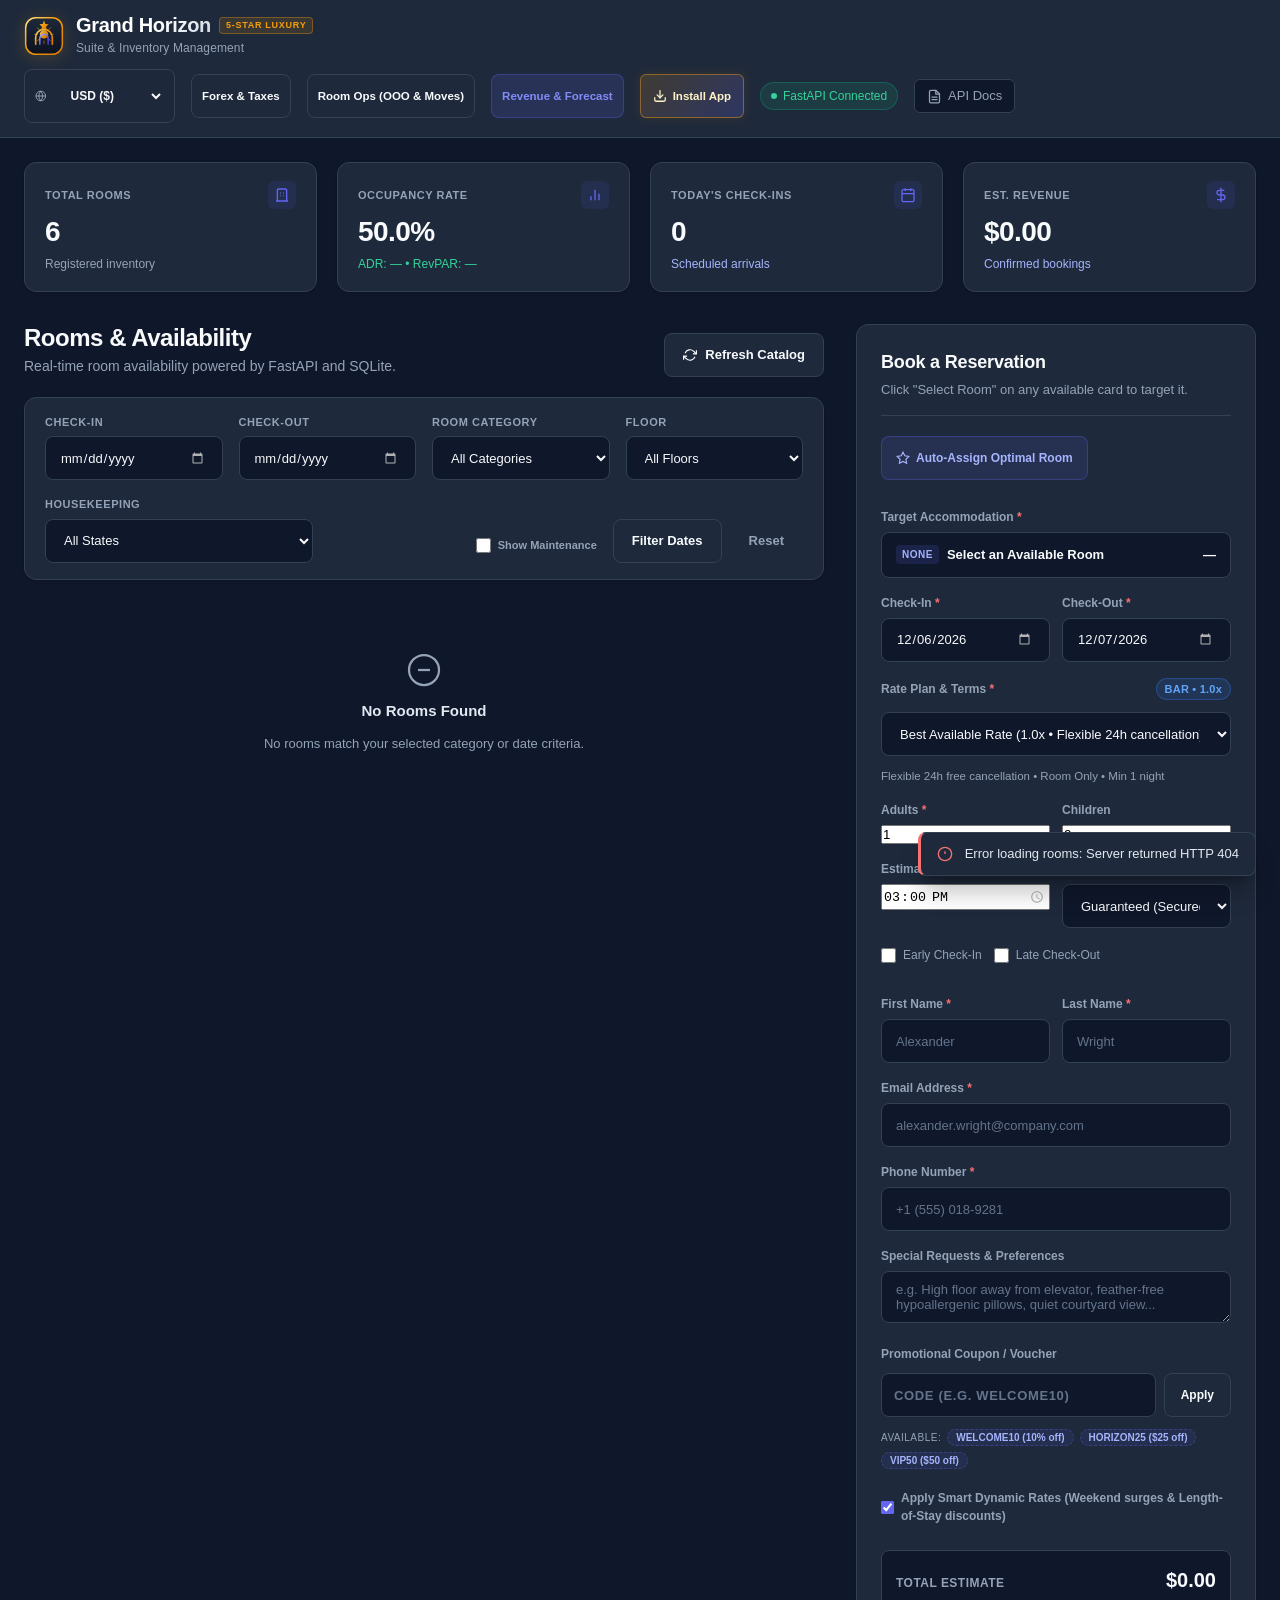
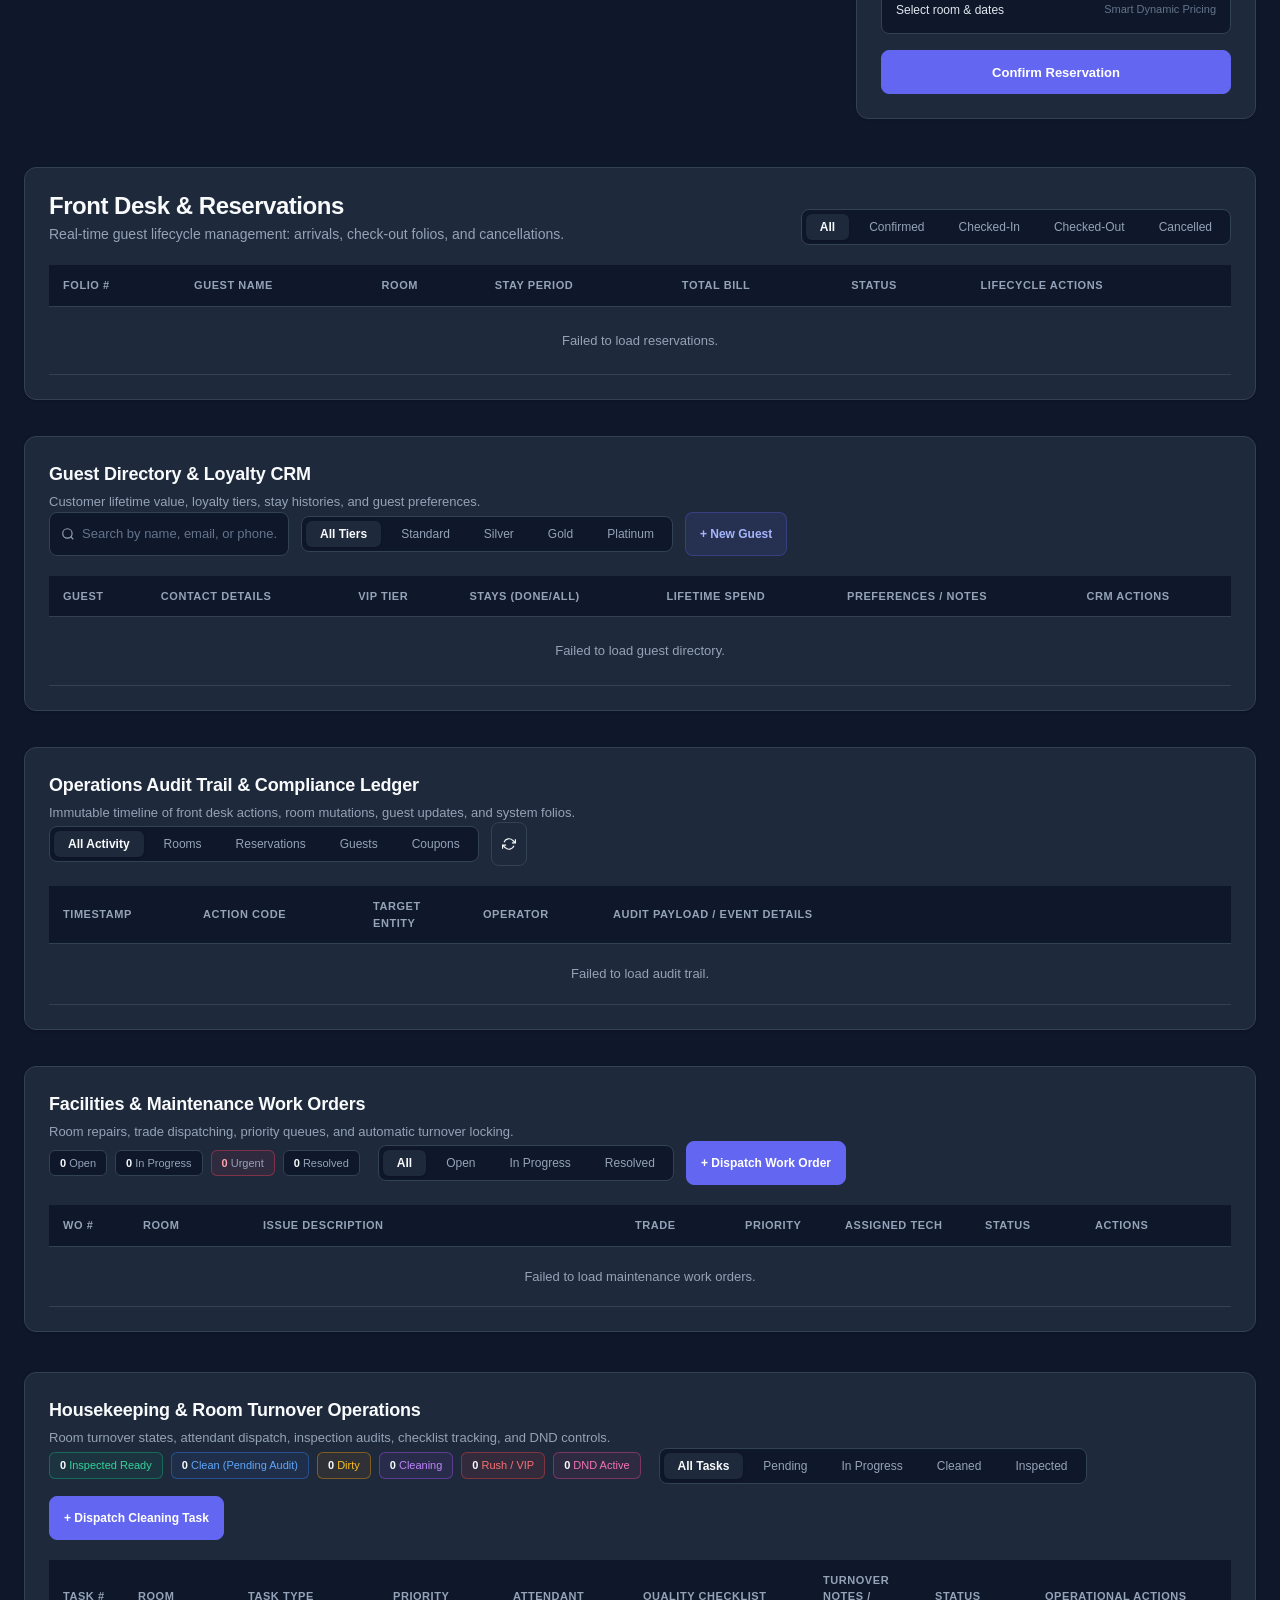
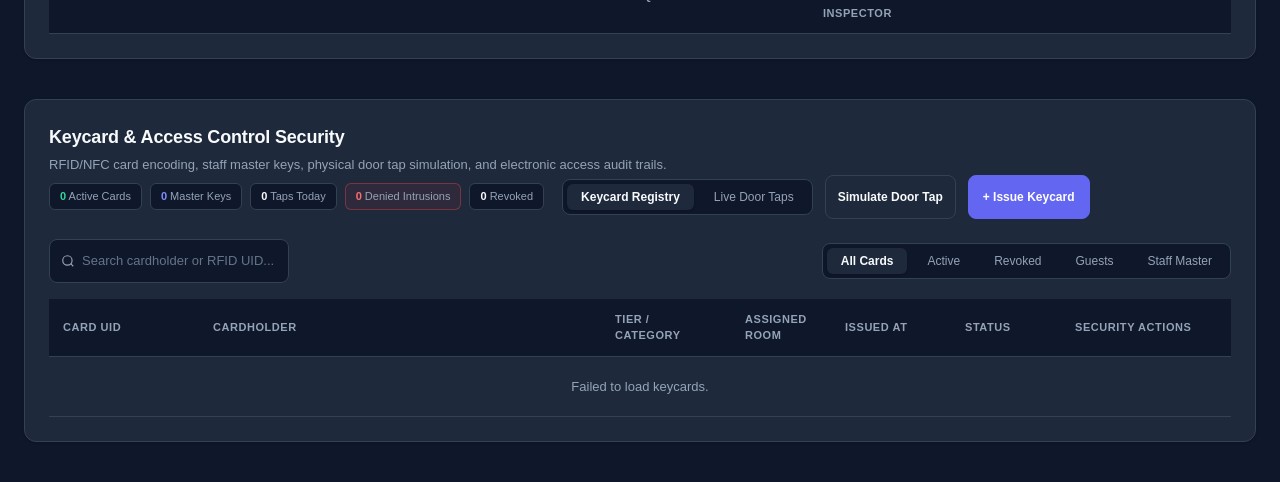
==== static/index.html @ 34e260d2 "feat(pwa): Add Progressive Web App installation, service worker, manifest, app icons, and iOS modal" ====
<!DOCTYPE html>
<html lang="en">
<head>
  <meta charset="UTF-8">
  <meta name="viewport" content="width=device-width, initial-scale=1.0">
  <title>Grand Horizon Hotel | Reservation & Management Dashboard</title>
  <meta name="description" content="Modern enterprise Hotel Management System dashboard for room inventory and real-time reservations.">
  <link rel="icon" type="image/svg+xml" href="favicon.svg">
  <link rel="apple-touch-icon" href="/apple-touch-icon.png">
  <link rel="manifest" href="/manifest.json">
  <meta name="theme-color" content="#6366f1">
  <meta name="apple-mobile-web-app-capable" content="yes">
  <meta name="apple-mobile-web-app-status-bar-style" content="black-translucent">
  <meta name="apple-mobile-web-app-title" content="Grand Horizon">
  <link rel="preconnect" href="https://fonts.googleapis.com">
  <link rel="preconnect" href="https://fonts.gstatic.com" crossorigin>
  <link href="https://fonts.googleapis.com/css2?family=Plus+Jakarta+Sans:wght@400;500;600;700&display=swap" rel="stylesheet">
  <link rel="stylesheet" href="style.css">
</head>
<body>

  <!-- Enterprise SaaS Header -->
  <header class="app-header">
    <div class="header-container">
      <div class="brand">
        <div class="brand-logo" aria-label="Grand Horizon Luxury Resort Emblem">
          <svg class="brand-logo-svg" width="40" height="40" viewBox="0 0 48 48" fill="none" xmlns="http://www.w3.org/2000/svg">
            <defs>
              <linearGradient id="headerGoldGrad" x1="0%" y1="0%" x2="100%" y2="100%">
                <stop offset="0%" stop-color="#FDE68A"/>
                <stop offset="40%" stop-color="#F59E0B"/>
                <stop offset="100%" stop-color="#D97706"/>
              </linearGradient>
              <linearGradient id="headerIndigoGrad" x1="0%" y1="0%" x2="100%" y2="100%">
                <stop offset="0%" stop-color="#A5B4FC"/>
                <stop offset="50%" stop-color="#6366F1"/>
                <stop offset="100%" stop-color="#4338CA"/>
              </linearGradient>
              <linearGradient id="headerShieldGrad" x1="0%" y1="0%" x2="0%" y2="100%">
                <stop offset="0%" stop-color="#1E293B"/>
                <stop offset="100%" stop-color="#0B1120"/>
              </linearGradient>
            </defs>
            <!-- Badge Frame with Gold Trim -->
            <rect x="2" y="2" width="44" height="44" rx="12" fill="url(#headerShieldGrad)" stroke="url(#headerGoldGrad)" stroke-width="1.8"/>
            <!-- Radiant Horizon Sun -->
            <circle cx="24" cy="22" r="5" fill="url(#headerGoldGrad)" opacity="0.95"/>
            <!-- Sunburst Radiance Rays -->
            <path d="M24 11V14M24 30V33M13 22H16M32 22H35M16.2 14.2L18.3 16.3M29.7 27.7L31.8 29.8M16.2 29.8L18.3 27.7M29.7 16.3L31.8 14.2" stroke="url(#headerGoldGrad)" stroke-width="1.2" stroke-linecap="round" opacity="0.6"/>
            <!-- Architectural Arch Pavilion -->
            <path d="M14 34V26C14 20.4772 18.4772 16 24 16C29.5228 16 34 20.4772 34 26V34" stroke="url(#headerGoldGrad)" stroke-width="2" stroke-linecap="round"/>
            <path d="M19 34V27C19 24.2386 21.2386 22 24 22C26.7614 22 29 24.2386 29 27V34" stroke="url(#headerIndigoGrad)" stroke-width="1.8" stroke-linecap="round"/>
            <!-- Foundation Base -->
            <path d="M10 35H38" stroke="url(#headerGoldGrad)" stroke-width="2" stroke-linecap="round"/>
            <path d="M14 38H34" stroke="url(#headerIndigoGrad)" stroke-width="1.5" stroke-linecap="round" opacity="0.8"/>
            <!-- 5-Star Luxury Star Apex -->
            <polygon points="24,5.5 25.5,9.5 29.5,10 26.5,13 27.5,17 24,15 20.5,17 21.5,13 18.5,10 22.5,9.5" fill="url(#headerGoldGrad)"/>
          </svg>
        </div>
        <div class="brand-meta">
          <div class="brand-title-row">
            <span class="brand-title">Grand Horizon</span>
            <span class="brand-tier-badge">5-STAR LUXURY</span>
          </div>
          <span class="brand-subtitle">Suite & Inventory Management</span>
        </div>
      </div>
      <div class="header-actions">
        <!-- Global Currency Converter Selector -->
        <div class="currency-selector-badge" title="Switch Operating Display Currency">
          <svg width="14" height="14" viewBox="0 0 24 24" fill="none" stroke="currentColor" stroke-width="2">
            <circle cx="12" cy="12" r="10"></circle>
            <line x1="2" y1="12" x2="22" y2="12"></line>
            <path d="M12 2a15.3 15.3 0 0 1 4 10 15.3 15.3 0 0 1-4 10 15.3 15.3 0 0 1-4-10 15.3 15.3 0 0 1 4-10z"></path>
          </svg>
          <select id="globalCurrencySelect" aria-label="Select Operating Currency">
            <option value="USD" selected>USD ($)</option>
            <option value="EUR">EUR (€)</option>
            <option value="GBP">GBP (£)</option>
            <option value="JPY">JPY (¥)</option>
            <option value="CAD">CAD (C$)</option>
            <option value="AUD">AUD (A$)</option>
            <option value="CHF">CHF (CHF)</option>
          </select>
        </div>

        <button id="btnOpenFinanceModal" class="btn btn-secondary" style="font-size: 11.5px; padding: 5px 10px;" title="View Live Forex Matrix & Tax Rules">
          Forex & Taxes
        </button>

        <button id="btnOpenRoomOpsModal" class="btn btn-secondary" style="font-size: 11.5px; padding: 5px 10px;" title="View Room Operations Cockpit & Out-of-Order Registry">
          Room Ops (OOO & Moves)
        </button>

        <button id="btnOpenAnalyticsModal" class="btn btn-secondary" style="font-size: 11.5px; padding: 5px 10px; background: rgba(99,102,241,0.15); border-color: rgba(99,102,241,0.3); color: #818cf8;" title="View Revenue Forecast & Category Yield Analytics">
          Revenue & Forecast
        </button>

        <button id="btnInstallPWA" class="btn btn-pwa-install" style="font-size: 11.5px; padding: 5px 12px; display: inline-flex; align-items: center; gap: 6px;" title="Install Grand Horizon PMS as a Desktop or Mobile App">
          <svg width="14" height="14" viewBox="0 0 24 24" fill="none" stroke="currentColor" stroke-width="2.2" stroke-linecap="round" stroke-linejoin="round">
            <path d="M21 15v4a2 2 0 0 1-2 2H5a2 2 0 0 1-2-2v-4"></path>
            <polyline points="7 10 12 15 17 10"></polyline>
            <line x1="12" y1="15" x2="12" y2="3"></line>
          </svg>
          <span id="pwaInstallLabel">Install App</span>
        </button>

        <span class="status-badge" id="apiStatusBadge">
          <span class="status-dot"></span>
          <span>FastAPI Connected</span>
        </span>
        <a href="/docs" target="_blank" class="nav-link" title="Open Swagger API documentation">
          <svg width="15" height="15" viewBox="0 0 24 24" fill="none" stroke="currentColor" stroke-width="2" stroke-linecap="round" stroke-linejoin="round">
            <path d="M14 2H6a2 2 0 0 0-2 2v16a2 2 0 0 0 2 2h12a2 2 0 0 0 2-2V8z"></path>
            <polyline points="14 2 14 8 20 8"></polyline>
            <line x1="16" y1="13" x2="8" y2="13"></line>
            <line x1="16" y1="17" x2="8" y2="17"></line>
          </svg>
          API Docs
        </a>
      </div>
    </div>
  </header>

  <!-- Notification Toast Container -->
  <div id="toastContainer" class="toast-container" aria-live="polite"></div>

  <!-- Main Dashboard Canvas -->
  <main class="dashboard-canvas">
    
    <!-- Top-Level Executive KPI Bar -->
    <section class="kpi-grid" aria-label="Key Performance Indicators">
      <div class="kpi-card">
        <div class="kpi-header">
          <span class="kpi-title">Total Rooms</span>
          <div class="kpi-icon">
            <svg width="16" height="16" viewBox="0 0 24 24" fill="none" stroke="currentColor" stroke-width="2">
              <path d="M3 21h18M5 21V5a2 2 0 0 1 2-2h10a2 2 0 0 1 2 2v16M9 9h1m4 0h1m-6 4h1m4 0h1"/>
            </svg>
          </div>
        </div>
        <div class="kpi-value" id="kpiTotalRooms">—</div>
        <span class="kpi-trend" id="kpiInventorySub">Registered inventory</span>
      </div>

      <div class="kpi-card">
        <div class="kpi-header">
          <span class="kpi-title">Occupancy Rate</span>
          <div class="kpi-icon">
            <svg width="16" height="16" viewBox="0 0 24 24" fill="none" stroke="currentColor" stroke-width="2">
              <path d="M18 20V10M12 20V4M6 20v-6"/>
            </svg>
          </div>
        </div>
        <div class="kpi-value" id="kpiOccupancy">—</div>
        <span class="kpi-trend text-emerald" id="kpiAdrRevpar">ADR: — • RevPAR: —</span>
      </div>

      <div class="kpi-card">
        <div class="kpi-header">
          <span class="kpi-title">Today's Check-ins</span>
          <div class="kpi-icon">
            <svg width="16" height="16" viewBox="0 0 24 24" fill="none" stroke="currentColor" stroke-width="2">
              <rect x="3" y="4" width="18" height="18" rx="2" ry="2"></rect>
              <line x1="16" y1="2" x2="16" y2="6"></line>
              <line x1="8" y1="2" x2="8" y2="6"></line>
              <line x1="3" y1="10" x2="21" y2="10"></line>
            </svg>
          </div>
        </div>
        <div class="kpi-value" id="kpiCheckins">—</div>
        <span class="kpi-trend text-indigo" id="kpiTurnoverSub">Scheduled arrivals</span>
      </div>

      <div class="kpi-card">
        <div class="kpi-header">
          <span class="kpi-title">Est. Revenue</span>
          <div class="kpi-icon">
            <svg width="16" height="16" viewBox="0 0 24 24" fill="none" stroke="currentColor" stroke-width="2">
              <line x1="12" y1="1" x2="12" y2="23"></line>
              <path d="M17 5H9.5a3.5 3.5 0 0 0 0 7h5a3.5 3.5 0 0 1 0 7H6"></path>
            </svg>
          </div>
        </div>
        <div class="kpi-value" id="kpiRevenue">—</div>
        <span class="kpi-trend text-indigo" id="kpiMonthlyRev">Confirmed bookings</span>
      </div>
    </section>

    <!-- Content Row: Left Catalog & Right Form -->
    <div class="dashboard-body">
      
      <!-- Left Section: Room Inventory Grid -->
      <section class="inventory-section">
        <div class="section-heading">
          <div class="heading-text">
            <h1 class="section-title">Rooms & Availability</h1>
            <p class="section-subtitle">Real-time room availability powered by FastAPI and SQLite.</p>
          </div>
          <button id="refreshRoomsBtn" class="btn btn-secondary btn-icon" title="Refresh Room Catalog">
            <svg width="14" height="14" viewBox="0 0 24 24" fill="none" stroke="currentColor" stroke-width="2">
              <polyline points="23 4 23 10 17 10"></polyline>
              <polyline points="1 20 1 14 7 14"></polyline>
              <path d="M3.51 9a9 9 0 0 1 14.85-3.36L23 10M1 14l4.64 4.36A9 9 0 0 0 20.49 15"></path>
            </svg>
            Refresh Catalog
          </button>
        </div>

        <!-- Filter Toolbar with Instant Reactive Category Filter -->
        <div class="filter-toolbar">
          <div class="filter-field">
            <label for="filterCheckIn">Check-In</label>
            <input type="date" id="filterCheckIn" name="filterCheckIn">
          </div>
          <div class="filter-field">
            <label for="filterCheckOut">Check-Out</label>
            <input type="date" id="filterCheckOut" name="filterCheckOut">
          </div>
          <div class="filter-field">
            <label for="filterType">Room Category</label>
            <select id="filterType" name="filterType">
              <option value="">All Categories</option>
              <option value="Single">Single</option>
              <option value="Double">Double</option>
              <option value="Family Suite">Family Suite</option>
            </select>
          </div>
          <div class="filter-field">
            <label for="filterFloor">Floor</label>
            <select id="filterFloor" name="filterFloor">
              <option value="">All Floors</option>
              <option value="1">Floor 1 (Ground & Garden)</option>
              <option value="2">Floor 2 (Skyline & Ocean)</option>
              <option value="3">Floor 3 (Penthouse Suites)</option>
            </select>
          </div>
          <div class="filter-field">
            <label for="filterCleanliness">Housekeeping</label>
            <select id="filterCleanliness" name="filterCleanliness">
              <option value="">All States</option>
              <option value="Inspected">Inspected (Ready)</option>
              <option value="Clean">Clean (Pending Audit)</option>
              <option value="Dirty">Dirty (Needs Turnover)</option>
              <option value="Touch-up Required">Touch-up Required</option>
            </select>
          </div>
          <div class="filter-field filter-field-checkbox">
            <label for="filterMaintenance" class="checkbox-label">
              <input type="checkbox" id="filterMaintenance" name="filterMaintenance">
              <span>Show Maintenance</span>
            </label>
          </div>
          <div class="filter-cta-group">
            <button id="applyFilterBtn" class="btn btn-secondary">Filter Dates</button>
            <button id="resetFilterBtn" class="btn btn-ghost">Reset</button>
          </div>
        </div>

        <!-- State: Loading -->
        <div id="loadingState" class="state-placeholder hidden">
          <div class="spinner"></div>
          <p>Loading available rooms...</p>
        </div>

        <!-- State: Empty -->
        <div id="emptyState" class="state-placeholder hidden">
          <svg width="36" height="36" viewBox="0 0 24 24" fill="none" stroke="currentColor" stroke-width="1.5">
            <circle cx="12" cy="12" r="10"></circle>
            <line x1="8" y1="12" x2="16" y2="12"></line>
          </svg>
          <p class="state-title">No Rooms Found</p>
          <p class="state-desc">No rooms match your selected category or date criteria.</p>
        </div>

        <!-- Responsive Rooms Grid with Instant Loading Skeletons for LCP -->
        <div id="roomsGrid" class="rooms-grid" aria-busy="true">
          <div class="room-skeleton-card" aria-hidden="true">
            <div class="skeleton-header">
              <div class="skeleton skeleton-badge"></div>
              <div class="skeleton skeleton-pill"></div>
            </div>
            <div class="skeleton skeleton-title"></div>
            <div class="skeleton skeleton-price"></div>
            <div class="skeleton skeleton-btn"></div>
          </div>
          <div class="room-skeleton-card" aria-hidden="true">
            <div class="skeleton-header">
              <div class="skeleton skeleton-badge"></div>
              <div class="skeleton skeleton-pill"></div>
            </div>
            <div class="skeleton skeleton-title"></div>
            <div class="skeleton skeleton-price"></div>
            <div class="skeleton skeleton-btn"></div>
          </div>
          <div class="room-skeleton-card" aria-hidden="true">
            <div class="skeleton-header">
              <div class="skeleton skeleton-badge"></div>
              <div class="skeleton skeleton-pill"></div>
            </div>
            <div class="skeleton skeleton-title"></div>
            <div class="skeleton skeleton-price"></div>
            <div class="skeleton skeleton-btn"></div>
          </div>
          <div class="room-skeleton-card" aria-hidden="true">
            <div class="skeleton-header">
              <div class="skeleton skeleton-badge"></div>
              <div class="skeleton skeleton-pill"></div>
            </div>
            <div class="skeleton skeleton-title"></div>
            <div class="skeleton skeleton-price"></div>
            <div class="skeleton skeleton-btn"></div>
          </div>
          <div class="room-skeleton-card" aria-hidden="true">
            <div class="skeleton-header">
              <div class="skeleton skeleton-badge"></div>
              <div class="skeleton skeleton-pill"></div>
            </div>
            <div class="skeleton skeleton-title"></div>
            <div class="skeleton skeleton-price"></div>
            <div class="skeleton skeleton-btn"></div>
          </div>
          <div class="room-skeleton-card" aria-hidden="true">
            <div class="skeleton-header">
              <div class="skeleton skeleton-badge"></div>
              <div class="skeleton skeleton-pill"></div>
            </div>
            <div class="skeleton skeleton-title"></div>
            <div class="skeleton skeleton-price"></div>
            <div class="skeleton skeleton-btn"></div>
          </div>
        </div>
      </section>

      <!-- Right Section: Reservation Form (Streamlined, No Redundant Dropdown) -->
      <aside class="booking-section">
        <div class="booking-panel">
          <div class="panel-header">
            <h2 class="panel-title">Book a Reservation</h2>
            <p class="panel-subtitle">Click "Select Room" on any available card to target it.</p>
          </div>

          <form id="bookingForm" class="booking-form" novalidate>
            
            <!-- Module 2: Intelligent Auto-Assign Option -->
            <div class="auto-assign-bar">
              <button type="button" id="btnAutoAssign" class="btn btn-secondary btn-auto-assign" title="Intelligently recommends and selects the optimal available room for these dates">
                <svg width="14" height="14" viewBox="0 0 24 24" fill="none" stroke="currentColor" stroke-width="2">
                  <polygon points="12 2 15.09 8.26 22 9.27 17 14.14 18.18 21.02 12 17.77 5.82 21.02 7 14.14 2 9.27 8.91 8.26 12 2"></polygon>
                </svg>
                Auto-Assign Optimal Room
              </button>
              <span id="autoAssignBadge" class="auto-assign-badge hidden"></span>
            </div>

            <!-- Streamlined Target Room Banner (Replaces redundant dropdown) -->
            <div class="form-control">
              <label>Target Accommodation <span class="required">*</span></label>
              <div class="selected-room-banner" id="selectedRoomBanner">
                <div class="selected-room-header">
                  <span class="selected-room-pill" id="selectedRoomPill">None</span>
                  <span class="selected-room-name" id="selectedRoomName">Select an Available Room</span>
                </div>
                <div class="selected-room-rate" id="selectedRoomRate">—</div>
              </div>
              <input type="hidden" id="selectedRoomId" name="room_id" required>
            </div>

            <!-- Stay Dates -->
            <div class="form-row">
              <div class="form-control">
                <label for="bookingCheckIn">Check-In <span class="required">*</span></label>
                <input type="date" id="bookingCheckIn" name="check_in_date" required>
              </div>
              <div class="form-control">
                <label for="bookingCheckOut">Check-Out <span class="required">*</span></label>
                <input type="date" id="bookingCheckOut" name="check_out_date" required>
              </div>
            </div>

            <!-- Module 3: Rate Plan & Cancellation Terms -->
            <div class="form-control">
              <div class="rate-plan-header-row">
                <label for="bookingRatePlan">Rate Plan & Terms <span class="required">*</span></label>
                <span id="ratePlanBadge" class="rate-plan-badge">BAR • 1.0x</span>
              </div>
              <select id="bookingRatePlan" name="rate_plan_code">
                <option value="BAR" selected>Best Available Rate (1.0x • Flexible 24h cancellation)</option>
                <option value="NON_REF">Non-Refundable Saver (0.85x • 15% Off • Deposit Locked)</option>
                <option value="BB_PACKAGE">Bed & Breakfast Package (1.15x • Includes Continental Breakfast)</option>
                <option value="CORP_EXTENDED">Extended Stay & Corporate (0.80x • 20% Off • Min 3 Nights)</option>
              </select>
              <div id="ratePlanPolicyHint" class="rate-plan-hint">
                <span id="ratePlanPolicyText">Flexible 24h free cancellation • Room Only • Min 1 night</span>
              </div>
            </div>

            <!-- Party Size & Capacity (Module 2 Deepening) -->
            <div class="form-row">
              <div class="form-control">
                <label for="bookingAdults">Adults <span class="required">*</span></label>
                <input type="number" id="bookingAdults" name="adults" min="1" max="10" value="1" required>
              </div>
              <div class="form-control">
                <label for="bookingChildren">Children</label>
                <input type="number" id="bookingChildren" name="children" min="0" max="10" value="0">
              </div>
            </div>

            <!-- Arrival Time & Guarantee Policy (Module 2 Deepening) -->
            <div class="form-row">
              <div class="form-control">
                <label for="bookingETA">Estimated Arrival (ETA)</label>
                <input type="time" id="bookingETA" name="estimated_arrival_time" value="15:00">
              </div>
              <div class="form-control">
                <label for="bookingGuarantee">Guarantee Policy</label>
                <select id="bookingGuarantee" name="guarantee_type">
                  <option value="Guaranteed" selected>Guaranteed (Secured)</option>
                  <option value="Non-Guaranteed">Non-Guaranteed (6 PM Release)</option>
                  <option value="Deposit Required">Deposit Required</option>
                </select>
              </div>
            </div>

            <!-- Early / Late Check Options -->
            <div class="form-row checkbox-dual-row">
              <div class="filter-field-checkbox">
                <label for="bookingEarlyCheckin" class="checkbox-label">
                  <input type="checkbox" id="bookingEarlyCheckin" name="early_checkin_requested">
                  <span>Early Check-In</span>
                </label>
              </div>
              <div class="filter-field-checkbox">
                <label for="bookingLateCheckout" class="checkbox-label">
                  <input type="checkbox" id="bookingLateCheckout" name="late_checkout_requested">
                  <span>Late Check-Out</span>
                </label>
              </div>
            </div>

            <!-- Guest Personal Details -->
            <div class="form-row">
              <div class="form-control">
                <label for="guestFirstName">First Name <span class="required">*</span></label>
                <input type="text" id="guestFirstName" name="first_name" placeholder="Alexander" required>
              </div>
              <div class="form-control">
                <label for="guestLastName">Last Name <span class="required">*</span></label>
                <input type="text" id="guestLastName" name="last_name" placeholder="Wright" required>
              </div>
            </div>

            <div class="form-control">
              <label for="guestEmail">Email Address <span class="required">*</span></label>
              <input type="email" id="guestEmail" name="email" placeholder="alexander.wright@company.com" required>
            </div>

            <div class="form-control">
              <label for="guestPhone">Phone Number <span class="required">*</span></label>
              <input type="tel" id="guestPhone" name="phone" placeholder="+1 (555) 018-9281" required>
            </div>

            <!-- Special Guest Requests & Room Preferences (Module 2 Deepening) -->
            <div class="form-control">
              <label for="bookingSpecialRequests">Special Requests & Preferences</label>
              <textarea id="bookingSpecialRequests" name="special_requests" rows="2" placeholder="e.g. High floor away from elevator, feather-free hypoallergenic pillows, quiet courtyard view..." style="resize: vertical; font-size: 13px;"></textarea>
            </div>

            <!-- Module 11: Promotional Coupon & Dynamic Pricing Engine -->
            <div class="form-control" style="margin-top: 6px;">
              <label for="couponCodeInput">Promotional Coupon / Voucher</label>
              <div class="coupon-input-group">
                <input type="text" id="couponCodeInput" placeholder="Code (e.g. WELCOME10)" style="text-transform: uppercase;">
                <button type="button" id="btnApplyCoupon" class="btn btn-secondary">Apply</button>
              </div>
              <div id="couponStatusMessage" class="coupon-status-msg hidden"></div>
              
              <!-- Quick promo code chips -->
              <div class="promo-chips-wrapper">
                <span class="promo-chips-label">Available:</span>
                <button type="button" class="promo-chip" data-code="WELCOME10">WELCOME10 (10% off)</button>
                <button type="button" class="promo-chip" data-code="HORIZON25">HORIZON25 ($25 off)</button>
                <button type="button" class="promo-chip" data-code="VIP50">VIP50 ($50 off)</button>
              </div>
            </div>

            <!-- Dynamic Pricing Options -->
            <div class="form-control filter-field-checkbox" style="margin-top: 4px;">
              <label for="toggleDynamicPricing" class="checkbox-label">
                <input type="checkbox" id="toggleDynamicPricing" checked>
                <span>Apply Smart Dynamic Rates (Weekend surges & Length-of-Stay discounts)</span>
              </label>
            </div>

            <!-- Price Calculation Breakdown -->
            <div id="priceEstimateCard" class="estimate-panel">
              <div class="estimate-header">
                <span class="estimate-label">Total Estimate</span>
                <span id="estimateTotal" class="estimate-amount">$0.00</span>
              </div>
              <div id="quoteBreakdownContainer" class="quote-breakdown-container hidden">
                <!-- Dynamically rendered quotation breakdown -->
              </div>
              <div class="estimate-meta">
                <span id="rateCalculation" class="estimate-rate">Select room & dates</span>
                <span class="estimate-policy" id="pricingEngineStatus">Smart Dynamic Pricing</span>
              </div>
            </div>

            <!-- Submit CTA Button -->
            <button type="submit" id="submitBookingBtn" class="btn btn-primary btn-block">
              <span class="btn-text">Confirm Reservation</span>
              <span class="btn-spinner hidden"></span>
            </button>
          </form>
        </div>
      </aside>

    </div>

    <!-- Front Desk & Reservations Lifecycle Section -->
    <section class="reservations-section" aria-label="Front Desk Reservations">
      <div class="section-heading">
        <div class="heading-text">
          <h2 class="section-title">Front Desk & Reservations</h2>
          <p class="section-subtitle">Real-time guest lifecycle management: arrivals, check-out folios, and cancellations.</p>
        </div>
        <div class="reservations-filter-tabs" id="bookingFilterTabs">
          <button class="tab-btn active" data-status="">All</button>
          <button class="tab-btn" data-status="Confirmed">Confirmed</button>
          <button class="tab-btn" data-status="Checked-in">Checked-In</button>
          <button class="tab-btn" data-status="Checked-out">Checked-Out</button>
          <button class="tab-btn" data-status="Cancelled">Cancelled</button>
        </div>
      </div>

      <div class="reservations-table-wrapper">
        <table class="reservations-table" id="reservationsTable">
          <thead>
            <tr>
              <th>Folio #</th>
              <th>Guest Name</th>
              <th>Room</th>
              <th>Stay Period</th>
              <th>Total Bill</th>
              <th>Status</th>
              <th>Lifecycle Actions</th>
            </tr>
          </thead>
          <tbody id="reservationsTableBody">
            <!-- Dynamically populated by app.js -->
          </tbody>
        </table>
        <div id="reservationsEmpty" class="state-placeholder hidden">
          <p>No reservations found matching the selected status.</p>
        </div>
      </div>
    </section>

    <!-- Module 10: Guest Directory & Loyalty CRM -->
    <section class="crm-section" id="guestCrmSection">
      <div class="reservations-header">
        <div>
          <h2 class="panel-title">Guest Directory & Loyalty CRM</h2>
          <p class="panel-subtitle">Customer lifetime value, loyalty tiers, stay histories, and guest preferences.</p>
        </div>
        <div class="crm-controls-group">
          <div class="crm-search-wrapper">
            <svg width="14" height="14" viewBox="0 0 24 24" fill="none" stroke="currentColor" stroke-width="2">
              <circle cx="11" cy="11" r="8"></circle>
              <line x1="21" y1="21" x2="16.65" y2="16.65"></line>
            </svg>
            <input type="text" id="guestSearchInput" placeholder="Search by name, email, or phone..." aria-label="Search Guests">
          </div>
          <div class="reservations-filter-tabs" id="guestTierTabs">
            <button class="tab-btn active" data-tier="">All Tiers</button>
            <button class="tab-btn" data-tier="Standard">Standard</button>
            <button class="tab-btn" data-tier="Silver">Silver</button>
            <button class="tab-btn" data-tier="Gold">Gold</button>
            <button class="tab-btn" data-tier="Platinum">Platinum</button>
          </div>
          <button id="btnOpenNewGuestModal" class="btn btn-secondary btn-new-guest">+ New Guest</button>
        </div>
      </div>

      <div class="reservations-table-wrapper">
        <table class="reservations-table" id="guestsTable">
          <thead>
            <tr>
              <th>Guest</th>
              <th>Contact Details</th>
              <th>VIP Tier</th>
              <th>Stays (Done/All)</th>
              <th>Lifetime Spend</th>
              <th>Preferences / Notes</th>
              <th>CRM Actions</th>
            </tr>
          </thead>
          <tbody id="guestsTableBody">
            <!-- Dynamically populated by app.js -->
          </tbody>
        </table>
        <div id="guestsEmpty" class="state-placeholder hidden">
          <p>No guest profiles match the current filter or search criteria.</p>
        </div>
      </div>
    </section>

    <!-- Module 12: Operations Audit Trail & Compliance Ledger -->
    <section class="audit-section" id="auditLedgerSection" aria-label="Operations Audit Trail">
      <div class="reservations-header">
        <div>
          <h2 class="panel-title">Operations Audit Trail & Compliance Ledger</h2>
          <p class="panel-subtitle">Immutable timeline of front desk actions, room mutations, guest updates, and system folios.</p>
        </div>
        <div class="crm-controls-group">
          <div class="reservations-filter-tabs" id="auditEntityTabs">
            <button class="tab-btn active" data-entity="">All Activity</button>
            <button class="tab-btn" data-entity="Room">Rooms</button>
            <button class="tab-btn" data-entity="Booking">Reservations</button>
            <button class="tab-btn" data-entity="Guest">Guests</button>
            <button class="tab-btn" data-entity="Coupon">Coupons</button>
          </div>
          <button id="btnRefreshAuditLogs" class="btn btn-secondary btn-icon-only" title="Refresh Audit Log">
            <svg width="14" height="14" viewBox="0 0 24 24" fill="none" stroke="currentColor" stroke-width="2">
              <path d="M23 4v6h-6"></path>
              <path d="M1 20v-6h6"></path>
              <path d="M3.51 9a9 9 0 0 1 14.85-3.36L23 10M1 14l4.64 4.36A9 9 0 0 0 20.49 15"></path>
            </svg>
          </button>
        </div>
      </div>

      <div class="reservations-table-wrapper">
        <table class="reservations-table" id="auditLogsTable">
          <thead>
            <tr>
              <th style="width: 140px;">Timestamp</th>
              <th style="width: 170px;">Action Code</th>
              <th style="width: 110px;">Target Entity</th>
              <th style="width: 130px;">Operator</th>
              <th>Audit Payload / Event Details</th>
            </tr>
          </thead>
          <tbody id="auditLogsTableBody">
            <!-- Dynamically populated by app.js -->
          </tbody>
        </table>
        <div id="auditLogsEmpty" class="state-placeholder hidden">
          <p>No audit activity events recorded matching the current filter.</p>
        </div>
      </div>
    </section>

    <!-- Module 13: Maintenance Work Orders & Housekeeping Dispatch -->
    <section class="maintenance-section" id="maintenanceSection" aria-label="Maintenance Work Orders">
      <div class="reservations-header">
        <div>
          <h2 class="panel-title">Facilities & Maintenance Work Orders</h2>
          <p class="panel-subtitle">Room repairs, trade dispatching, priority queues, and automatic turnover locking.</p>
        </div>
        <div class="crm-controls-group">
          <!-- Summary chips -->
          <div class="maintenance-kpis-wrapper">
            <span class="m-kpi-chip"><strong id="mKpiOpen">0</strong> Open</span>
            <span class="m-kpi-chip"><strong id="mKpiProgress">0</strong> In Progress</span>
            <span class="m-kpi-chip m-kpi-urgent"><strong id="mKpiUrgent">0</strong> Urgent</span>
            <span class="m-kpi-chip"><strong id="mKpiResolved">0</strong> Resolved</span>
          </div>

          <div class="reservations-filter-tabs" id="maintenanceStatusTabs">
            <button class="tab-btn active" data-status="">All</button>
            <button class="tab-btn" data-status="Open">Open</button>
            <button class="tab-btn" data-status="In Progress">In Progress</button>
            <button class="tab-btn" data-status="Resolved">Resolved</button>
          </div>
          <button id="btnOpenNewTicketModal" class="btn btn-primary" style="font-size: 12px; padding: 7px 14px;">+ Dispatch Work Order</button>
        </div>
      </div>

      <div class="reservations-table-wrapper">
        <table class="reservations-table" id="maintenanceTable">
          <thead>
            <tr>
              <th style="width: 80px;">WO #</th>
              <th style="width: 120px;">Room</th>
              <th>Issue Description</th>
              <th style="width: 110px;">Trade</th>
              <th style="width: 100px;">Priority</th>
              <th style="width: 140px;">Assigned Tech</th>
              <th style="width: 110px;">Status</th>
              <th style="width: 150px;">Actions</th>
            </tr>
          </thead>
          <tbody id="maintenanceTableBody">
            <!-- Dynamically populated by app.js -->
          </tbody>
        </table>
        <div id="maintenanceEmpty" class="state-placeholder hidden">
          <p>No maintenance work orders found matching the filter.</p>
        </div>
      </div>
    </section>

    <!-- Module 4: Housekeeping & Room Status Management -->
    <section class="housekeeping-section" id="housekeepingSection" aria-label="Housekeeping Turnover & Quality Audits">
      <div class="reservations-header">
        <div>
          <h2 class="panel-title">Housekeeping & Room Turnover Operations</h2>
          <p class="panel-subtitle">Room turnover states, attendant dispatch, inspection audits, checklist tracking, and DND controls.</p>
        </div>
        <div class="crm-controls-group">
          <!-- Housekeeping Summary KPI Chips -->
          <div class="maintenance-kpis-wrapper">
            <span class="m-kpi-chip hk-chip-inspected"><strong id="hkKpiInspected">0</strong> Inspected Ready</span>
            <span class="m-kpi-chip hk-chip-clean"><strong id="hkKpiClean">0</strong> Clean (Pending Audit)</span>
            <span class="m-kpi-chip hk-chip-dirty"><strong id="hkKpiDirty">0</strong> Dirty</span>
            <span class="m-kpi-chip hk-chip-cleaning"><strong id="hkKpiCleaning">0</strong> Cleaning</span>
            <span class="m-kpi-chip hk-chip-urgent"><strong id="hkKpiUrgent">0</strong> Rush / VIP</span>
            <span class="m-kpi-chip hk-chip-dnd"><strong id="hkKpiDnd">0</strong> DND Active</span>
          </div>

          <div class="reservations-filter-tabs" id="housekeepingStatusTabs">
            <button class="tab-btn active" data-status="">All Tasks</button>
            <button class="tab-btn" data-status="Pending">Pending</button>
            <button class="tab-btn" data-status="In Progress">In Progress</button>
            <button class="tab-btn" data-status="Cleaned">Cleaned</button>
            <button class="tab-btn" data-status="Inspected">Inspected</button>
          </div>
          <button id="btnOpenNewHkTaskModal" class="btn btn-primary" style="font-size: 12px; padding: 7px 14px;">+ Dispatch Cleaning Task</button>
        </div>
      </div>

      <div class="reservations-table-wrapper">
        <table class="reservations-table" id="housekeepingTable">
          <thead>
            <tr>
              <th style="width: 75px;">Task #</th>
              <th style="width: 110px;">Room</th>
              <th style="width: 145px;">Task Type</th>
              <th style="width: 120px;">Priority</th>
              <th style="width: 130px;">Attendant</th>
              <th style="width: 180px;">Quality Checklist</th>
              <th>Turnover Notes / Inspector</th>
              <th style="width: 110px;">Status</th>
              <th style="width: 200px;">Operational Actions</th>
            </tr>
          </thead>
          <tbody id="housekeepingTableBody">
            <!-- Dynamically populated by app.js -->
          </tbody>
        </table>
        <div id="housekeepingEmpty" class="state-placeholder hidden">
          <p>No housekeeping turnover tasks matching the filter criteria.</p>
        </div>
      </div>
    </section>

    <!-- Module 5: Room Keycard / Access Control & Security Logging -->
    <section class="keycard-section" id="keycardSection" aria-label="Keycard Access Control and Security Audit">
      <div class="reservations-header">
        <div>
          <h2 class="panel-title">Keycard & Access Control Security</h2>
          <p class="panel-subtitle">RFID/NFC card encoding, staff master keys, physical door tap simulation, and electronic access audit trails.</p>
        </div>
        <div class="crm-controls-group">
          <!-- Security KPI Chips -->
          <div class="maintenance-kpis-wrapper">
            <span class="m-kpi-chip sec-chip-active"><strong id="secKpiActive">0</strong> Active Cards</span>
            <span class="m-kpi-chip sec-chip-master"><strong id="secKpiMaster">0</strong> Master Keys</span>
            <span class="m-kpi-chip"><strong id="secKpiTaps">0</strong> Taps Today</span>
            <span class="m-kpi-chip sec-chip-denied"><strong id="secKpiDenied">0</strong> Denied Intrusions</span>
            <span class="m-kpi-chip"><strong id="secKpiRevoked">0</strong> Revoked</span>
          </div>

          <div class="reservations-filter-tabs" id="securityViewTabs">
            <button class="tab-btn active" data-view="cards">Keycard Registry</button>
            <button class="tab-btn" data-view="logs">Live Door Taps</button>
          </div>
          <button id="btnOpenDoorTapModal" class="btn btn-secondary" style="font-size: 12px; padding: 7px 12px;">Simulate Door Tap</button>
          <button id="btnOpenIssueCardModal" class="btn btn-primary" style="font-size: 12px; padding: 7px 14px;">+ Issue Keycard</button>
        </div>
      </div>

      <!-- View 1: Keycards Directory Table -->
      <div id="keycardsTableView" class="reservations-table-wrapper">
        <div class="sec-filter-bar">
          <div class="crm-search-wrapper" style="max-width: 280px;">
            <svg width="14" height="14" viewBox="0 0 24 24" fill="none" stroke="currentColor" stroke-width="2">
              <circle cx="11" cy="11" r="8"></circle>
              <line x1="21" y1="21" x2="16.65" y2="16.65"></line>
            </svg>
            <input type="text" id="secKeycardSearch" placeholder="Search cardholder or RFID UID..." aria-label="Search Keycards">
          </div>
          <div class="reservations-filter-tabs" id="keycardStatusFilterTabs">
            <button class="tab-btn active" data-status="">All Cards</button>
            <button class="tab-btn" data-status="Active">Active</button>
            <button class="tab-btn" data-status="Revoked">Revoked</button>
            <button class="tab-btn" data-type="Guest">Guests</button>
            <button class="tab-btn" data-type="Staff Master">Staff Master</button>
          </div>
        </div>

        <table class="reservations-table" id="keycardsTable">
          <thead>
            <tr>
              <th style="width: 150px;">Card UID</th>
              <th>Cardholder</th>
              <th style="width: 130px;">Tier / Category</th>
              <th style="width: 100px;">Assigned Room</th>
              <th style="width: 120px;">Issued At</th>
              <th style="width: 110px;">Status</th>
              <th style="width: 170px;">Security Actions</th>
            </tr>
          </thead>
          <tbody id="keycardsTableBody">
            <!-- Dynamically populated by app.js -->
          </tbody>
        </table>
        <div id="keycardsEmpty" class="state-placeholder hidden">
          <p>No keycards matching the filter criteria.</p>
        </div>
      </div>

      <!-- View 2: Access Logs Table -->
      <div id="accessLogsTableView" class="reservations-table-wrapper hidden">
        <div class="sec-filter-bar">
          <div class="reservations-filter-tabs" id="accessLogsFilterTabs">
            <button class="tab-btn active" data-outcome="">All Events</button>
            <button class="tab-btn" data-outcome="Granted">Granted Entries</button>
            <button class="tab-btn" data-outcome="Denied">Security Denials</button>
          </div>
        </div>

        <table class="reservations-table" id="accessLogsTable">
          <thead>
            <tr>
              <th style="width: 140px;">Timestamp</th>
              <th style="width: 150px;">Card UID</th>
              <th style="width: 110px;">Target Room</th>
              <th style="width: 180px;">Reader Location</th>
              <th>Cardholder / Role</th>
              <th style="width: 180px;">Access Outcome</th>
            </tr>
          </thead>
          <tbody id="accessLogsTableBody">
            <!-- Dynamically populated by app.js -->
          </tbody>
        </table>
        <div id="accessLogsEmpty" class="state-placeholder hidden">
          <p>No door tap access logs recorded.</p>
        </div>
      </div>
    </section>

  </main>

  <!-- Reservation Receipt Modal -->
  <div id="receiptModal" class="modal-backdrop hidden" role="dialog" aria-modal="true">
    <div class="modal-card">
      <div class="modal-header">
        <div class="modal-icon-badge">
          <svg width="20" height="20" viewBox="0 0 24 24" fill="none" stroke="currentColor" stroke-width="2.5" stroke-linecap="round" stroke-linejoin="round">
            <polyline points="20 6 9 17 4 12"></polyline>
          </svg>
        </div>
        <h3 class="modal-title">Booking Confirmed</h3>
        <p class="modal-subtitle">The reservation record has been committed to the database.</p>
      </div>
      <div class="modal-body" id="modalDetails"></div>
      <div class="modal-footer">
        <button id="closeModalBtn" class="btn btn-secondary btn-block">Close</button>
      </div>
    </div>
  </div>

  <!-- Checkout Invoice Folio Modal -->
  <div id="invoiceModal" class="modal-backdrop hidden" role="dialog" aria-modal="true">
    <div class="modal-card modal-card-wide">
      <div class="modal-header">
        <div class="modal-icon-badge icon-indigo">
          <svg width="20" height="20" viewBox="0 0 24 24" fill="none" stroke="currentColor" stroke-width="2">
            <path d="M14 2H6a2 2 0 0 0-2 2v16a2 2 0 0 0 2 2h12a2 2 0 0 0 2-2V8z"></path>
            <polyline points="14 2 14 8 20 8"></polyline>
            <line x1="16" y1="13" x2="8" y2="13"></line>
            <line x1="16" y1="17" x2="8" y2="17"></line>
          </svg>
        </div>
        <h3 class="modal-title">Guest Checkout Statement</h3>
        <p class="modal-subtitle" id="invoiceSubtitle">Official folio statement & breakdown</p>
      </div>
      <div class="modal-body" id="invoiceDetails"></div>
      <div class="modal-footer">
        <button id="closeInvoiceBtn" class="btn btn-secondary btn-block">Close Statement</button>
      </div>
    </div>
  </div>

  <!-- Module 10: Guest CRM Profile & Stay History Modal -->
  <div id="guestDetailModal" class="modal-backdrop hidden" role="dialog" aria-modal="true">
    <div class="modal-card modal-card-wide">
      <div class="modal-header">
        <div class="modal-icon-badge icon-amber">
          <svg width="20" height="20" viewBox="0 0 24 24" fill="none" stroke="currentColor" stroke-width="2">
            <path d="M20 21v-2a4 4 0 0 0-4-4H8a4 4 0 0 0-4 4v2"></path>
            <circle cx="12" cy="7" r="4"></circle>
          </svg>
        </div>
        <h3 class="modal-title" id="guestDetailModalTitle">Guest CRM Profile</h3>
        <p class="modal-subtitle" id="guestDetailModalSubtitle">Lifetime statistics and stay folios</p>
      </div>
      <div class="modal-body" id="guestDetailBody">
        <!-- Rendered by app.js -->
      </div>
      <div class="modal-footer">
        <button id="closeGuestDetailBtn" class="btn btn-secondary btn-block">Close Profile</button>
      </div>
    </div>
  </div>

  <!-- Module 10: Quick Register New Guest Modal -->
  <div id="newGuestModal" class="modal-backdrop hidden" role="dialog" aria-modal="true">
    <div class="modal-card">
      <div class="modal-header">
        <div class="modal-icon-badge">
          <svg width="20" height="20" viewBox="0 0 24 24" fill="none" stroke="currentColor" stroke-width="2">
            <path d="M16 21v-2a4 4 0 0 0-4-4H5a4 4 0 0 0-4 4v2"></path>
            <circle cx="8.5" cy="7" r="4"></circle>
            <line x1="20" y1="8" x2="20" y2="14"></line>
            <line x1="23" y1="11" x2="17" y2="11"></line>
          </svg>
        </div>
        <h3 class="modal-title">Register New Guest Profile</h3>
        <p class="modal-subtitle">Enroll guest into CRM loyalty directory</p>
      </div>
      <form id="newGuestForm" class="booking-form" novalidate style="padding: 16px 20px;">
        <div class="form-row">
          <div class="form-control">
            <label for="newGuestFirstName">First Name <span class="required">*</span></label>
            <input type="text" id="newGuestFirstName" required placeholder="Elena">
          </div>
          <div class="form-control">
            <label for="newGuestLastName">Last Name <span class="required">*</span></label>
            <input type="text" id="newGuestLastName" required placeholder="Rostova">
          </div>
        </div>
        <div class="form-control">
          <label for="newGuestEmail">Email Address <span class="required">*</span></label>
          <input type="email" id="newGuestEmail" required placeholder="elena.rostova@travel.com">
        </div>
        <div class="form-row">
          <div class="form-control">
            <label for="newGuestPhone">Phone <span class="required">*</span></label>
            <input type="tel" id="newGuestPhone" required placeholder="+1-555-8921">
          </div>
          <div class="form-control">
            <label for="newGuestTier">Initial VIP Tier</label>
            <select id="newGuestTier" class="form-select">
              <option value="Standard">Standard</option>
              <option value="Silver">Silver</option>
              <option value="Gold">Gold</option>
              <option value="Platinum">Platinum</option>
            </select>
          </div>
        </div>
        <div class="form-control">
          <label for="newGuestNotes">Preferences & Requests</label>
          <textarea id="newGuestNotes" rows="2" class="form-textarea" placeholder="E.g., High floor, foam pillows, vegan breakfast"></textarea>
        </div>
        <div class="modal-footer" style="padding: 12px 0 0; border-top: none;">
          <button type="submit" id="btnSubmitNewGuest" class="btn btn-primary btn-block">Enroll Guest</button>
          <button type="button" id="btnCancelNewGuest" class="btn btn-ghost btn-block">Cancel</button>
        </div>
      </form>
    </div>
  </div>

  <!-- Module 13: Dispatch New Maintenance Work Order Modal -->
  <div id="newTicketModal" class="modal-backdrop hidden" role="dialog" aria-modal="true">
    <div class="modal-card">
      <div class="modal-header">
        <div class="modal-icon-badge icon-indigo">
          <svg width="20" height="20" viewBox="0 0 24 24" fill="none" stroke="currentColor" stroke-width="2">
            <path d="M14.7 6.3a1 1 0 0 0 0 1.4l1.6 1.6a1 1 0 0 0 1.4 0l3.77-3.77a6 6 0 0 1-7.94 7.94l-6.91 6.91a2.12 2.12 0 0 1-3-3l6.91-6.91a6 6 0 0 1 7.94-7.94l-3.76 3.76z"></path>
          </svg>
        </div>
        <h3 class="modal-title">Dispatch Maintenance Work Order</h3>
        <p class="modal-subtitle">Log room defect and dispatch facilities personnel</p>
      </div>
      <form id="newTicketForm" class="booking-form" novalidate style="padding: 16px 20px;">
        <div class="form-row">
          <div class="form-control">
            <label for="ticketRoomSelect">Target Room <span class="required">*</span></label>
            <select id="ticketRoomSelect" class="form-select" required>
              <!-- Populated by app.js -->
            </select>
          </div>
          <div class="form-control">
            <label for="ticketCategorySelect">Trade Category <span class="required">*</span></label>
            <select id="ticketCategorySelect" class="form-select" required>
              <option value="Plumbing">Plumbing</option>
              <option value="Electrical">Electrical</option>
              <option value="HVAC" selected>HVAC</option>
              <option value="Furniture">Furniture</option>
              <option value="Sanitization">Sanitization</option>
              <option value="Structural">Structural</option>
              <option value="General">General</option>
            </select>
          </div>
        </div>

        <div class="form-row">
          <div class="form-control">
            <label for="ticketPrioritySelect">Urgency Priority <span class="required">*</span></label>
            <select id="ticketPrioritySelect" class="form-select" required>
              <option value="Low">Low (Routine Check)</option>
              <option value="Medium" selected>Medium (Standard Service)</option>
              <option value="High">High (Immediate Shift Attention)</option>
              <option value="Urgent">Urgent (Room Out-of-Order Lock)</option>
            </select>
          </div>
          <div class="form-control">
            <label for="ticketEstimatedCost">Est. Cost ($)</label>
            <input type="number" id="ticketEstimatedCost" step="5" min="0" value="50.0">
          </div>
        </div>

        <div class="form-row">
          <div class="form-control">
            <label for="ticketAssignedStaff">Assigned Technician</label>
            <input type="text" id="ticketAssignedStaff" placeholder="Facilities Team" value="Facilities Team">
          </div>
          <div class="form-control">
            <label for="ticketReportedBy">Reported By</label>
            <input type="text" id="ticketReportedBy" placeholder="Housekeeping" value="Housekeeping">
          </div>
        </div>

        <div class="form-control">
          <label for="ticketDescription">Defect Description <span class="required">*</span></label>
          <textarea id="ticketDescription" rows="3" class="form-textarea" required placeholder="Describe issue in detail (e.g. bathroom faucet dripping, AC condenser loud)"></textarea>
        </div>

        <div class="form-control filter-field-checkbox" style="margin-top: 6px;">
          <label for="ticketAutoLock" class="checkbox-label">
            <input type="checkbox" id="ticketAutoLock" checked>
            <span>Lock room into Maintenance status if High or Urgent priority</span>
          </label>
        </div>

        <div class="modal-footer" style="padding: 12px 0 0; border-top: none;">
          <button type="submit" id="btnSubmitNewTicket" class="btn btn-primary btn-block">Dispatch Work Order</button>
          <button type="button" id="btnCancelNewTicket" class="btn btn-ghost btn-block">Cancel</button>
        </div>
      </form>
    </div>
  </div>

  <!-- Module 13: Resolve Maintenance Work Order Modal -->
  <div id="resolveTicketModal" class="modal-backdrop hidden" role="dialog" aria-modal="true">
    <div class="modal-card">
      <div class="modal-header">
        <div class="modal-icon-badge icon-indigo">
          <svg width="20" height="20" viewBox="0 0 24 24" fill="none" stroke="currentColor" stroke-width="2">
            <path d="M22 11.08V12a10 10 0 1 1-5.93-9.14"></path>
            <polyline points="22 4 12 14.01 9 11.01"></polyline>
          </svg>
        </div>
        <h3 class="modal-title" id="resolveModalTitle">Complete & Clear Work Order</h3>
        <p class="modal-subtitle" id="resolveModalSubtitle">Document repair resolution</p>
      </div>
      <form id="resolveTicketForm" class="booking-form" novalidate style="padding: 16px 20px;">
        <input type="hidden" id="resolveTicketId">
        <div class="form-control">
          <label for="resolveNotes">Resolution Notes & Parts Replaced <span class="required">*</span></label>
          <textarea id="resolveNotes" rows="3" class="form-textarea" required placeholder="E.g., Replaced gasket valve, inspected pressure, tested cooling cycle..."></textarea>
        </div>
        <div class="form-control filter-field-checkbox" style="margin-top: 6px;">
          <label for="resolveAutoRelease" class="checkbox-label">
            <input type="checkbox" id="resolveAutoRelease" checked>
            <span>Auto-transition room to "Cleaning" for housekeeping sanitization</span>
          </label>
        </div>
        <div class="modal-footer" style="padding: 12px 0 0; border-top: none;">
          <button type="submit" id="btnSubmitResolveTicket" class="btn btn-primary btn-block">Confirm Resolution</button>
          <button type="button" id="btnCancelResolveTicket" class="btn btn-ghost btn-block">Cancel</button>
        </div>
      </form>
    </div>
  </div>

  <!-- Module 14: Guest Folio & Incidentals Statement Modal -->
  <div id="folioModal" class="modal-backdrop hidden" role="dialog" aria-modal="true">
    <div class="modal-card modal-lg">
      <div class="modal-header">
        <div class="modal-icon-badge icon-amber">
          <svg width="22" height="22" viewBox="0 0 24 24" fill="none" stroke="currentColor" stroke-width="2">
            <path d="M14 2H6a2 2 0 0 0-2 2v16a2 2 0 0 0 2 2h12a2 2 0 0 0 2-2V8z"></path>
            <polyline points="14 2 14 8 20 8"></polyline>
            <line x1="16" y1="13" x2="8" y2="13"></line>
            <line x1="16" y1="17" x2="8" y2="17"></line>
            <polyline points="10 9 9 9 8 9"></polyline>
          </svg>
        </div>
        <div style="flex: 1;">
          <div style="display: flex; align-items: center; justify-content: space-between;">
            <h3 class="modal-title" id="folioModalTitle">Guest Folio & Incidentals Billing</h3>
            <span id="folioStatusBadge" class="status-badge status-available">Confirmed</span>
          </div>
          <p class="modal-subtitle" id="folioModalSubtitle">Loading folio details...</p>
        </div>
      </div>

      <div style="padding: 16px 24px; max-height: 75vh; overflow-y: auto;">
        <!-- Top Metrics Breakdown -->
        <div class="folio-summary-grid">
          <div class="folio-summary-card">
            <span class="folio-card-label">Room Nights</span>
            <span class="folio-card-value" id="folioRoomBase">$0.00</span>
          </div>
          <div class="folio-summary-card">
            <span class="folio-card-label">Add-on Amenities</span>
            <span class="folio-card-value" id="folioAmenities">$0.00</span>
          </div>
          <div class="folio-summary-card">
            <span class="folio-card-label">Promos & Discounts</span>
            <span class="folio-card-value discount-text" id="folioDiscount">-$0.00</span>
          </div>
          <div class="folio-summary-card">
            <span class="folio-card-label">Incidentals Total</span>
            <span class="folio-card-value" id="folioIncidentalsTotal">$0.00</span>
          </div>
          <div class="folio-summary-card folio-balance-card">
            <span class="folio-card-label">Outstanding Balance Due</span>
            <span class="folio-card-value balance-value" id="folioBalanceDue">$0.00</span>
          </div>
        </div>

        <!-- Post New Incidental Charge Section -->
        <div class="folio-charge-form-box" id="folioPostChargeContainer">
          <div style="display: flex; justify-content: space-between; align-items: center; margin-bottom: 8px;">
            <h4 style="font-size: 13px; font-weight: 700; color: var(--text-high-contrast); text-transform: uppercase; letter-spacing: 0.04em;">
              + Post Incidental / Room Service Charge
            </h4>
            <span style="font-size: 11px; color: var(--text-muted);">Quick Menu Presets</span>
          </div>

          <!-- Quick Presets -->
          <div class="folio-presets-wrapper" id="folioPresetChips">
            <button type="button" class="preset-pill" data-cat="Dining" data-desc="In-Room Dining: Executive Wagyu Burger & Truffle Fries" data-price="38.50">🍔 Wagyu Burger ($38.50)</button>
            <button type="button" class="preset-pill" data-cat="Dining" data-desc="Continental Buffet Breakfast" data-price="24.99">🍳 Breakfast Buffet ($24.99)</button>
            <button type="button" class="preset-pill" data-cat="Minibar" data-desc="Sparkling Italian Mineral Water (750ml)" data-price="8.00">💧 Sparkling Water ($8.00)</button>
            <button type="button" class="preset-pill" data-cat="Minibar" data-desc="Artisan Roasted Nuts & Dark Chocolates" data-price="12.00">🍫 Minibar Snack ($12.00)</button>
            <button type="button" class="preset-pill" data-cat="Parking" data-desc="Overnight Secured Valet Parking (Per Day)" data-price="25.00">🚗 Valet Parking ($25.00)</button>
            <button type="button" class="preset-pill" data-cat="Spa" data-desc="60-Min Deep Tissue Therapeutic Massage" data-price="120.00">💆 Deep Tissue Massage ($120.00)</button>
            <button type="button" class="preset-pill" data-cat="Laundry" data-desc="Same-Day Express Garment Pressing" data-price="16.00">👔 Garment Pressing ($16.00)</button>
          </div>

          <!-- Charge Form -->
          <form id="folioChargeForm" novalidate style="margin-top: 10px;">
            <input type="hidden" id="folioTargetBookingId">
            <div class="form-row" style="grid-template-columns: 140px 1fr 100px 70px auto; gap: 8px; align-items: flex-end;">
              <div class="form-control" style="margin-bottom: 0;">
                <label for="chargeCategorySelect" style="font-size: 11px;">Category</label>
                <select id="chargeCategorySelect" class="form-select" style="font-size: 12px; padding: 6px 8px;" required>
                  <option value="Dining">Dining</option>
                  <option value="Minibar">Minibar</option>
                  <option value="Spa">Spa</option>
                  <option value="Parking">Parking</option>
                  <option value="Laundry">Laundry</option>
                  <option value="Miscellaneous">Miscellaneous</option>
                </select>
              </div>

              <div class="form-control" style="margin-bottom: 0;">
                <label for="chargeDescInput" style="font-size: 11px;">Item Description</label>
                <input type="text" id="chargeDescInput" placeholder="E.g. Room service, bottle of wine..." style="font-size: 12px; padding: 6px 10px;" required>
              </div>

              <div class="form-control" style="margin-bottom: 0;">
                <label for="chargePriceInput" style="font-size: 11px;">Unit Price ($)</label>
                <input type="number" id="chargePriceInput" step="0.5" min="0" placeholder="0.00" style="font-size: 12px; padding: 6px 8px;" required>
              </div>

              <div class="form-control" style="margin-bottom: 0;">
                <label for="chargeQtyInput" style="font-size: 11px;">Qty</label>
                <input type="number" id="chargeQtyInput" min="1" value="1" style="font-size: 12px; padding: 6px 8px;" required>
              </div>

              <div>
                <button type="submit" id="btnSubmitCharge" class="btn btn-primary" style="font-size: 12px; padding: 7px 14px; white-space: nowrap;">Post Charge</button>
              </div>
            </div>
          </form>
        </div>

        <!-- Incidentals Ledger Table -->
        <div style="margin-top: 20px;">
          <h4 style="font-size: 13px; font-weight: 700; color: var(--text-high-contrast); text-transform: uppercase; letter-spacing: 0.04em; margin-bottom: 8px;">
            Itemized Incidentals Ledger
          </h4>
          <div class="reservations-table-wrapper" style="max-height: 250px; overflow-y: auto;">
            <table class="reservations-table" id="folioChargesTable">
              <thead>
                <tr>
                  <th>Category</th>
                  <th>Description</th>
                  <th>Unit Price</th>
                  <th>Qty</th>
                  <th>Total</th>
                  <th>Status</th>
                  <th>Posted By</th>
                  <th>Action</th>
                </tr>
              </thead>
              <tbody id="folioChargesTableBody">
                <!-- Dynamically populated -->
              </tbody>
            </table>
            <div id="folioEmptyState" class="state-placeholder hidden" style="padding: 20px;">
              <p>No auxiliary charges posted to this folio.</p>
            </div>
          </div>
        </div>
      </div>

      <div class="modal-footer" style="padding: 14px 24px; border-top: 1px solid var(--border-subtle); display: flex; justify-content: flex-end;">
        <button type="button" id="btnCloseFolioModal" class="btn btn-secondary">Close Folio</button>
      </div>
    </div>
  </div>

  <!-- Dispatch Housekeeping Task Modal (Module 4) -->
  <div id="dispatchHkTaskModal" class="modal-backdrop hidden" role="dialog" aria-modal="true">
    <div class="modal-card">
      <div class="modal-header">
        <div class="modal-icon-badge icon-indigo">
          <svg width="20" height="20" viewBox="0 0 24 24" fill="none" stroke="currentColor" stroke-width="2" stroke-linecap="round" stroke-linejoin="round">
            <path d="M3 9l9-7 9 7v11a2 2 0 0 1-2 2H5a2 2 0 0 1-2-2z"></path>
            <polyline points="9 22 9 12 15 12 15 22"></polyline>
          </svg>
        </div>
        <h3 class="modal-title">Dispatch Housekeeping Assignment</h3>
        <p class="modal-subtitle">Assign room attendant and turnover workflow standards</p>
      </div>

      <form id="dispatchHkTaskForm">
        <div class="modal-body">
          <div class="form-control">
            <label for="hkModalRoomSelect">Target Room</label>
            <select id="hkModalRoomSelect" required>
              <option value="">Select Room...</option>
            </select>
          </div>

          <div class="form-grid-2">
            <div class="form-control">
              <label for="hkModalTaskType">Task Type</label>
              <select id="hkModalTaskType" required>
                <option value="Checkout Turnover">Checkout Turnover</option>
                <option value="Stayover Clean">Stayover Clean</option>
                <option value="Deep Clean">Deep Clean</option>
                <option value="Touch-up">Touch-up</option>
                <option value="Inspection Audit">Inspection Audit</option>
              </select>
            </div>
            <div class="form-control">
              <label for="hkModalPriority">Urgency Priority</label>
              <select id="hkModalPriority" required>
                <option value="Normal">Normal</option>
                <option value="High">High</option>
                <option value="Urgent VIP Arrival">Urgent VIP Arrival</option>
                <option value="Rush Checkout Turnover">Rush Checkout Turnover</option>
                <option value="Low">Low</option>
              </select>
            </div>
          </div>

          <div class="form-control">
            <label for="hkModalAttendant">Assigned Room Attendant</label>
            <select id="hkModalAttendant">
              <option value="Maria Santos">Maria Santos (Lead Attendant)</option>
              <option value="David Kim">David Kim (Floor Supervisor)</option>
              <option value="Elena Rostova">Elena Rostova (VIP Suites Specialist)</option>
              <option value="Carlos Gomez">Carlos Gomez (Evening Turnover)</option>
            </select>
          </div>

          <div class="form-control">
            <label for="hkModalNotes">Turnover Instructions & Preferences</label>
            <textarea id="hkModalNotes" rows="2" placeholder="E.g. Extra hypoallergenic pillows, restock Nespresso pods, fresh orchids..."></textarea>
          </div>
        </div>

        <div class="modal-footer">
          <button type="button" id="btnCancelHkTaskModal" class="btn btn-secondary">Cancel</button>
          <button type="submit" id="btnSubmitHkTask" class="btn btn-primary">Dispatch Task</button>
        </div>
      </form>
    </div>
  </div>

  <!-- Issue Keycard Modal -->
  <div id="issueCardModal" class="modal-backdrop hidden" role="dialog" aria-modal="true">
    <div class="modal-card">
      <div class="modal-header">
        <div class="modal-icon-badge icon-indigo">
          <svg width="20" height="20" viewBox="0 0 24 24" fill="none" stroke="currentColor" stroke-width="2">
            <rect x="2" y="5" width="20" height="14" rx="2"></rect>
            <line x1="2" y1="10" x2="22" y2="10"></line>
          </svg>
        </div>
        <h3 class="modal-title">Encode & Issue Keycard</h3>
        <p class="modal-subtitle">Encode electronic RFID credential for guest or team member</p>
      </div>

      <form id="issueKeycardForm">
        <div class="modal-body">
          <div class="form-control">
            <label for="kcModalHolder">Cardholder Full Name <span class="required">*</span></label>
            <input type="text" id="kcModalHolder" placeholder="e.g. Alexander Pierce or Elena Rostova" required>
          </div>

          <div class="form-grid-2">
            <div class="form-control">
              <label for="kcModalType">Card Authorization Level</label>
              <select id="kcModalType" required>
                <option value="Guest">Guest (Single Room)</option>
                <option value="Staff Master">Staff Master (Universal Override)</option>
                <option value="Housekeeping">Housekeeping Attendant</option>
                <option value="Maintenance">Maintenance Technician</option>
                <option value="Emergency Override">Emergency Override</option>
              </select>
            </div>
            <div class="form-control">
              <label for="kcModalRoom">Assigned Room</label>
              <select id="kcModalRoom">
                <option value="">Select Room (Optional for Master)...</option>
              </select>
            </div>
          </div>

          <div class="form-control">
            <label for="kcModalUid">Custom Hardware UID (Optional)</label>
            <input type="text" id="kcModalUid" placeholder="Leave blank to auto-generate (e.g. RFID-101-9281)">
          </div>

          <div class="form-control">
            <label for="kcModalNotes">Security & Clearance Remarks</label>
            <textarea id="kcModalNotes" rows="2" placeholder="e.g. Replaces misplaced keycard; issued via Front Desk encoder"></textarea>
          </div>
        </div>

        <div class="modal-footer">
          <button type="button" id="btnCancelIssueCardModal" class="btn btn-secondary">Cancel</button>
          <button type="submit" id="btnSubmitIssueCard" class="btn btn-primary">Encode & Activate Card</button>
        </div>
      </form>
    </div>
  </div>

  <!-- Simulate Door Tap Modal -->
  <div id="doorTapModal" class="modal-backdrop hidden" role="dialog" aria-modal="true">
    <div class="modal-card">
      <div class="modal-header">
        <div class="modal-icon-badge" style="background: rgba(16, 185, 129, 0.15); color: #10b981;">
          <svg width="20" height="20" viewBox="0 0 24 24" fill="none" stroke="currentColor" stroke-width="2">
            <rect x="3" y="11" width="18" height="11" rx="2" ry="2"></rect>
            <path d="M7 11V7a5 5 0 0 1 10 0v4"></path>
          </svg>
        </div>
        <h3 class="modal-title">Door Reader Lock Tap Simulator</h3>
        <p class="modal-subtitle">Present RFID keycard against electronic door lock scanner</p>
      </div>

      <div class="modal-body">
        <div class="form-control">
          <label for="tapModalRoomSelect">Select Target Door Lock</label>
          <select id="tapModalRoomSelect" required>
            <option value="">Choose Room Door...</option>
          </select>
        </div>

        <div class="form-control">
          <label for="tapModalCardSelect">Select Registered Keycard</label>
          <select id="tapModalCardSelect">
            <option value="">Choose Registered Card...</option>
          </select>
        </div>

        <div class="form-control">
          <label for="tapModalCustomUid">Or Enter Manual Hardware UID</label>
          <input type="text" id="tapModalCustomUid" placeholder="e.g. RFID-101A-8821 or RFID-MASTER-001">
        </div>

        <div class="tap-simulation-display hidden" id="tapResultBanner">
          <div class="tap-status-icon" id="tapResultIcon"></div>
          <div class="tap-status-content">
            <h4 id="tapResultTitle">Access Granted</h4>
            <p id="tapResultMessage">Welcome to Room 101, Alexander Pierce.</p>
            <span class="tap-timestamp" id="tapResultTime"></span>
          </div>
        </div>
      </div>

      <div class="modal-footer">
        <button type="button" id="btnCloseDoorTapModal" class="btn btn-secondary">Close</button>
        <button type="button" id="btnExecuteDoorTap" class="btn btn-primary">Tap Lock Reader</button>
      </div>
    </div>
  </div>

  <!-- Module 6: International Finance, Multi-Currency & Statutory Taxes Modal -->
  <div id="financeModal" class="modal-backdrop hidden" role="dialog" aria-modal="true">
    <div class="modal-card modal-card-wide" style="max-width: 780px;">
      <div class="modal-header">
        <div class="modal-icon-badge" style="background: rgba(245, 158, 11, 0.15); color: #f59e0b;">
          <svg width="20" height="20" viewBox="0 0 24 24" fill="none" stroke="currentColor" stroke-width="2">
            <circle cx="12" cy="12" r="10"></circle>
            <line x1="2" y1="12" x2="22" y2="12"></line>
            <path d="M12 2a15.3 15.3 0 0 1 4 10 15.3 15.3 0 0 1-4 10 15.3 15.3 0 0 1-4-10 15.3 15.3 0 0 1 4-10z"></path>
          </svg>
        </div>
        <h3 class="modal-title">International Finance & Statutory Taxes</h3>
        <p class="modal-subtitle">Live foreign exchange conversion matrix and municipal occupancy tax rules</p>
      </div>

      <div class="reservations-filter-tabs" id="financeModalTabs" style="padding: 0 20px; margin-top: 10px;">
        <button class="tab-btn active" data-tab="forex">Exchange Rates</button>
        <button class="tab-btn" data-tab="taxes">Statutory Tax Rules</button>
        <button class="tab-btn" data-tab="calculator">Stay Tax Simulator</button>
      </div>

      <div class="modal-body" style="max-height: 480px; overflow-y: auto;">
        <!-- Tab 1: Forex Matrix & Quick Converter -->
        <div id="tabContentForex">
          <div style="background: var(--canvas-bg); padding: 12px 16px; border-radius: var(--radius-md); border: 1px solid var(--border-subtle); margin-bottom: 16px;">
            <h4 style="margin: 0 0 8px; font-size: 12px; text-transform: uppercase; color: var(--text-muted); letter-spacing: 0.04em;">Real-Time Currency Converter</h4>
            <div style="display: flex; gap: 8px; align-items: center; flex-wrap: wrap;">
              <input type="number" id="quickConvertAmount" value="100" style="width: 110px; background: var(--surface-bg); border: 1px solid var(--border-subtle); border-radius: var(--radius-sm); color: var(--text-high-contrast); padding: 6px 10px; font-size: 13px;" placeholder="Amount">
              <select id="quickConvertFrom" style="background: var(--surface-bg); border: 1px solid var(--border-subtle); border-radius: var(--radius-sm); color: var(--text-high-contrast); padding: 6px 10px; font-size: 13px;">
                <option value="USD">USD ($)</option>
                <option value="EUR">EUR (€)</option>
                <option value="GBP">GBP (£)</option>
                <option value="JPY">JPY (¥)</option>
                <option value="CAD">CAD (C$)</option>
                <option value="AUD">AUD (A$)</option>
                <option value="CHF">CHF (CHF)</option>
              </select>
              <span style="color: var(--text-muted); font-size: 12px;">➔</span>
              <select id="quickConvertTo" style="background: var(--surface-bg); border: 1px solid var(--border-subtle); border-radius: var(--radius-sm); color: var(--text-high-contrast); padding: 6px 10px; font-size: 13px;">
                <option value="EUR" selected>EUR (€)</option>
                <option value="USD">USD ($)</option>
                <option value="GBP">GBP (£)</option>
                <option value="JPY">JPY (¥)</option>
                <option value="CAD">CAD (C$)</option>
                <option value="AUD">AUD (A$)</option>
                <option value="CHF">CHF (CHF)</option>
              </select>
              <button type="button" id="btnRunQuickConvert" class="btn btn-primary" style="font-size: 12px; padding: 6px 14px;">Convert</button>
              <span id="quickConvertResult" style="font-size: 14px; font-weight: 700; color: #6ee7b7; margin-left: 8px;">—</span>
            </div>
          </div>

          <table class="reservations-table" style="font-size: 12px;">
            <thead>
              <tr>
                <th>Currency</th>
                <th>Name</th>
                <th>Symbol</th>
                <th>Multiplier (to USD)</th>
                <th>Standard Base</th>
                <th>Action</th>
              </tr>
            </thead>
            <tbody id="forexRatesTableBody">
              <!-- Dynamically populated by app.js -->
            </tbody>
          </table>
        </div>

        <!-- Tab 2: Statutory Tax Rules -->
        <div id="tabContentTaxes" class="hidden">
          <table class="reservations-table" style="font-size: 12px; margin-bottom: 16px;">
            <thead>
              <tr>
                <th>Tax / Levy Name</th>
                <th>Type</th>
                <th>Rate</th>
                <th>Applies To</th>
                <th>Status</th>
                <th>Action</th>
              </tr>
            </thead>
            <tbody id="taxRulesTableBody">
              <!-- Dynamically populated by app.js -->
            </tbody>
          </table>

          <div style="background: var(--canvas-bg); padding: 14px; border-radius: var(--radius-md); border: 1px solid var(--border-subtle);">
            <h4 style="margin: 0 0 10px; font-size: 12px; text-transform: uppercase; color: var(--text-muted); letter-spacing: 0.04em;">+ Define Statutory Tax / Surcharge Rule</h4>
            <form id="newTaxRuleForm" style="display: grid; grid-template-columns: 2fr 1fr 1fr 1fr auto; gap: 8px; align-items: end;">
              <div class="form-control" style="margin-bottom: 0;">
                <label style="font-size: 11px;">Statutory Tax Name</label>
                <input type="text" id="newTaxName" placeholder="e.g. Resort Environmental Surcharge" required style="font-size: 12px; padding: 6px 8px;">
              </div>
              <div class="form-control" style="margin-bottom: 0;">
                <label style="font-size: 11px;">Computation</label>
                <select id="newTaxType" style="font-size: 12px; padding: 6px 8px;">
                  <option value="Percentage">Percentage (%)</option>
                  <option value="Flat_Per_Night">Flat / Night ($)</option>
                  <option value="Flat_Per_Stay">Flat / Stay ($)</option>
                </select>
              </div>
              <div class="form-control" style="margin-bottom: 0;">
                <label style="font-size: 11px;">Rate Amount</label>
                <input type="number" id="newTaxRate" step="0.01" min="0" placeholder="e.g. 5.0" required style="font-size: 12px; padding: 6px 8px;">
              </div>
              <div class="form-control" style="margin-bottom: 0;">
                <label style="font-size: 11px;">Scope</label>
                <select id="newTaxScope" style="font-size: 12px; padding: 6px 8px;">
                  <option value="All">All Charges</option>
                  <option value="Room_Only">Room Only</option>
                  <option value="Incidentals">Incidentals</option>
                </select>
              </div>
              <button type="submit" class="btn btn-primary" style="font-size: 12px; padding: 7px 14px;">Save Rule</button>
            </form>
          </div>
        </div>

        <!-- Tab 3: Stay Tax & Quote Simulator -->
        <div id="tabContentCalculator" class="hidden">
          <div style="display: grid; grid-template-columns: 1fr 1fr; gap: 16px; margin-bottom: 16px;">
            <div style="background: var(--canvas-bg); padding: 14px; border-radius: var(--radius-md); border: 1px solid var(--border-subtle);">
              <h4 style="margin: 0 0 10px; font-size: 12px; text-transform: uppercase; color: var(--text-muted); letter-spacing: 0.04em;">Stay Simulation Parameters</h4>
              <div class="form-control">
                <label style="font-size: 11px;">Base Room Charge (USD $)</label>
                <input type="number" id="simRoomCharge" value="300" min="0" step="0.01">
              </div>
              <div class="form-grid-2">
                <div class="form-control">
                  <label style="font-size: 11px;">Nights</label>
                  <input type="number" id="simNights" value="2" min="1">
                </div>
                <div class="form-control">
                  <label style="font-size: 11px;">Incidentals (USD $)</label>
                  <input type="number" id="simIncidentals" value="50" min="0" step="0.01">
                </div>
              </div>
              <div class="form-control">
                <label style="font-size: 11px;">Target Display Currency</label>
                <select id="simTargetCurrency">
                  <option value="USD">USD ($)</option>
                  <option value="EUR" selected>EUR (€)</option>
                  <option value="GBP">GBP (£)</option>
                  <option value="JPY">JPY (¥)</option>
                  <option value="CAD">CAD (C$)</option>
                  <option value="AUD">AUD (A$)</option>
                  <option value="CHF">CHF (CHF)</option>
                </select>
              </div>
              <button type="button" id="btnRunTaxSimulation" class="btn btn-primary btn-block" style="font-size: 12px; margin-top: 10px;">Calculate Itemized Taxes</button>
            </div>

            <div id="simResultContainer" style="background: var(--canvas-bg); padding: 14px; border-radius: var(--radius-md); border: 1px solid var(--border-subtle); display: flex; flex-direction: column; justify-content: space-between;">
              <div>
                <h4 style="margin: 0 0 10px; font-size: 12px; text-transform: uppercase; color: var(--text-muted); letter-spacing: 0.04em;">Statutory Invoice Schedule</h4>
                <div id="simTaxBreakdownList" style="font-size: 12px; color: var(--text-secondary);">
                  <p style="color: var(--text-muted); font-style: italic;">Click "Calculate Itemized Taxes" to simulate statutory levies.</p>
                </div>
              </div>
              <div style="border-top: 1px solid var(--border-subtle); padding-top: 10px; margin-top: 10px;">
                <div style="display: flex; justify-content: space-between; align-items: baseline;">
                  <span style="font-size: 12px; color: var(--text-muted);">Grand Total (USD):</span>
                  <span id="simGrandTotalUSD" style="font-size: 14px; font-weight: 600; color: var(--text-high-contrast);">$0.00</span>
                </div>
                <div style="display: flex; justify-content: space-between; align-items: baseline; margin-top: 4px;">
                  <span style="font-size: 13px; font-weight: 700; color: #6ee7b7;">Converted Total:</span>
                  <span id="simGrandTotalConverted" style="font-size: 18px; font-weight: 700; color: #6ee7b7;">€0.00</span>
                </div>
              </div>
            </div>
          </div>
        </div>
      </div>

      <div class="modal-footer">
        <button type="button" id="btnCloseFinanceModal" class="btn btn-secondary">Close</button>
      </div>
    </div>
  </div>

  <!-- Module 7 Modal 1: Room Operations & Out-of-Order Cockpit -->
  <div id="roomOpsModal" class="modal-backdrop hidden" role="dialog" aria-modal="true">
    <div class="modal-card" style="max-width: 900px; width: 95%;">
      <div class="modal-header">
        <div class="modal-icon-badge" style="background: rgba(239, 68, 68, 0.15); color: #f87171;">
          <svg width="20" height="20" viewBox="0 0 24 24" fill="none" stroke="currentColor" stroke-width="2">
            <rect x="3" y="11" width="18" height="11" rx="2" ry="2"></rect>
            <path d="M7 11V7a5 5 0 0 1 10 0v4"></path>
          </svg>
        </div>
        <h3 class="modal-title">Room Operations & Out-of-Order Cockpit</h3>
        <p class="modal-subtitle">Real-time status breakdown, physical room lockouts, and emergency relocations</p>
      </div>

      <div class="modal-body" style="max-height: 70vh; overflow-y: auto;">
        <!-- KPI Row -->
        <div class="room-ops-kpi-grid">
          <div class="room-ops-kpi-item">
            <div class="room-ops-kpi-label">Total Rooms</div>
            <div id="opsKpiTotal" class="room-ops-kpi-val">—</div>
          </div>
          <div class="room-ops-kpi-item">
            <div class="room-ops-kpi-label" style="color: #6ee7b7;">Available</div>
            <div id="opsKpiAvail" class="room-ops-kpi-val" style="color: #6ee7b7;">—</div>
          </div>
          <div class="room-ops-kpi-item">
            <div class="room-ops-kpi-label" style="color: #93c5fd;">Occupied</div>
            <div id="opsKpiOcc" class="room-ops-kpi-val" style="color: #93c5fd;">—</div>
          </div>
          <div class="room-ops-kpi-item">
            <div class="room-ops-kpi-label" style="color: #fde047;">Cleaning</div>
            <div id="opsKpiClean" class="room-ops-kpi-val" style="color: #fde047;">—</div>
          </div>
          <div class="room-ops-kpi-item">
            <div class="room-ops-kpi-label" style="color: #f87171;">Out of Order</div>
            <div id="opsKpiOoo" class="room-ops-kpi-val" style="color: #f87171;">—</div>
          </div>
          <div class="room-ops-kpi-item">
            <div class="room-ops-kpi-label" style="color: #fbbf24;">Out of Service</div>
            <div id="opsKpiOos" class="room-ops-kpi-val" style="color: #fbbf24;">—</div>
          </div>
        </div>

        <!-- Section: Active Lockouts Registry -->
        <div style="margin-bottom: 24px;">
          <div style="display: flex; justify-content: space-between; align-items: center; margin-bottom: 8px;">
            <h4 style="margin: 0; font-size: 13px; text-transform: uppercase; color: var(--text-muted); letter-spacing: 0.04em;">
              Active Defect Lockouts (OOO / OOS)
            </h4>
            <button type="button" id="btnOpenDeclareLockoutQuick" class="btn btn-secondary" style="font-size: 11px; padding: 4px 10px;">
              + Declare New Lockout
            </button>
          </div>
          <table class="reservations-table" style="font-size: 12px; margin-bottom: 8px;">
            <thead>
              <tr>
                <th>Room</th>
                <th>Type</th>
                <th>Reason / Defect</th>
                <th>Assigned Trade</th>
                <th>Expected Back</th>
                <th>Authorized By</th>
                <th>Action</th>
              </tr>
            </thead>
            <tbody id="activeLockoutsTableBody">
              <tr><td colspan="7" style="text-align: center; color: var(--text-muted); padding: 16px;">Loading lockouts...</td></tr>
            </tbody>
          </table>
        </div>

        <!-- Section: Recent Emergency Relocations -->
        <div>
          <h4 style="margin: 0 0 8px; font-size: 13px; text-transform: uppercase; color: var(--text-muted); letter-spacing: 0.04em;">
            Recent In-House Guest Relocations
          </h4>
          <table class="reservations-table" style="font-size: 12px;">
            <thead>
              <tr>
                <th>Booking #</th>
                <th>Guest</th>
                <th>From → To</th>
                <th>Reason</th>
                <th>Relocated By</th>
                <th>Keycards Re-encoded</th>
                <th>Date / Time</th>
              </tr>
            </thead>
            <tbody id="recentRoomMovesTableBody">
              <tr><td colspan="7" style="text-align: center; color: var(--text-muted); padding: 16px;">Loading relocation history...</td></tr>
            </tbody>
          </table>
        </div>
      </div>

      <div class="modal-footer">
        <button type="button" id="btnCloseRoomOpsModal" class="btn btn-secondary">Close</button>
      </div>
    </div>
  </div>

  <!-- Module 7 Modal 2: Declare Room Lockout Modal -->
  <div id="roomLockoutModal" class="modal-backdrop hidden" role="dialog" aria-modal="true">
    <div class="modal-card" style="max-width: 540px;">
      <div class="modal-header">
        <div class="modal-icon-badge" style="background: rgba(239, 68, 68, 0.15); color: #f87171;">
          <svg width="20" height="20" viewBox="0 0 24 24" fill="none" stroke="currentColor" stroke-width="2">
            <path d="M12 22s8-4 8-10V5l-8-3-8 3v7c0 6 8 10 8 10z"></path>
          </svg>
        </div>
        <h3 class="modal-title">Decommission Room (Lockout)</h3>
        <p class="modal-subtitle">Take physical room out of order for facilities repairs</p>
      </div>

      <form id="roomLockoutForm">
        <div class="modal-body">
          <div class="form-control">
            <label for="lockoutRoomSelect">Target Room <span class="required">*</span></label>
            <select id="lockoutRoomSelect" required>
              <option value="">Select Room...</option>
            </select>
          </div>

          <div class="form-grid-2">
            <div class="form-control">
              <label for="lockoutType">Lockout Severity</label>
              <select id="lockoutType" required>
                <option value="Out_of_Order">Out of Order (OOO - Deduct from active)</option>
                <option value="Out_of_Service">Out of Service (OOS - Minor touchup)</option>
                <option value="Emergency_Repair">Emergency Repair (Immediate containment)</option>
              </select>
            </div>
            <div class="form-control">
              <label for="lockoutTrade">Assigned Trade</label>
              <select id="lockoutTrade" required>
                <option value="General Maintenance">General Maintenance</option>
                <option value="HVAC Mechanicals">HVAC Mechanicals</option>
                <option value="Plumbing Specialists">Plumbing Specialists</option>
                <option value="Electrical & Power">Electrical & Power</option>
                <option value="Carpentry & Glazing">Carpentry & Glazing</option>
                <option value="Sanitization & Ozone">Sanitization & Ozone</option>
              </select>
            </div>
          </div>

          <div class="form-control">
            <label for="lockoutReason">Defect Description / Reason <span class="required">*</span></label>
            <input type="text" id="lockoutReason" placeholder="e.g. Master bathroom primary pipe fracture" required>
          </div>

          <div class="form-grid-2">
            <div class="form-control">
              <label for="lockoutAuthorizedBy">Authorized By</label>
              <input type="text" id="lockoutAuthorizedBy" value="Duty Manager" required>
            </div>
            <div class="form-control">
              <label for="lockoutExpectedCompletion">Expected Ready Date</label>
              <input type="date" id="lockoutExpectedCompletion">
            </div>
          </div>

          <div class="form-control">
            <label for="lockoutNotes">Facilities Instructions & Parts</label>
            <textarea id="lockoutNotes" rows="2" placeholder="Parts requisitioned, vendor ticket reference, etc."></textarea>
          </div>
        </div>

        <div class="modal-footer">
          <button type="button" id="btnCancelRoomLockoutModal" class="btn btn-secondary">Cancel</button>
          <button type="submit" id="btnSubmitRoomLockout" class="btn btn-primary" style="background: #ef4444; border-color: #ef4444;">Lock Out Room</button>
        </div>
      </form>
    </div>
  </div>

  <!-- Module 7 Modal 3: Release Room Lockout Modal -->
  <div id="roomReleaseModal" class="modal-backdrop hidden" role="dialog" aria-modal="true">
    <div class="modal-card" style="max-width: 500px;">
      <div class="modal-header">
        <div class="modal-icon-badge" style="background: rgba(16, 185, 129, 0.15); color: #10b981;">
          <svg width="20" height="20" viewBox="0 0 24 24" fill="none" stroke="currentColor" stroke-width="2">
            <polyline points="20 6 9 17 4 12"></polyline>
          </svg>
        </div>
        <h3 class="modal-title">Release Room to Turnover</h3>
        <p class="modal-subtitle">Certify completion of physical repairs and return to cleaning</p>
      </div>

      <form id="roomReleaseForm">
        <input type="hidden" id="releaseRoomId">
        <div class="modal-body">
          <div class="form-control">
            <label>Releasing Room</label>
            <input type="text" id="releaseRoomDisplay" readonly style="background: var(--canvas-bg); color: var(--text-muted);">
          </div>

          <div class="form-grid-2">
            <div class="form-control">
              <label for="releaseCertifiedBy">Inspector / Sign-off <span class="required">*</span></label>
              <input type="text" id="releaseCertifiedBy" value="Facilities Supervisor" required>
            </div>
            <div class="form-control">
              <label for="releaseCleanliness">Turnover Cleanliness</label>
              <select id="releaseCleanliness" required>
                <option value="Touch-up Required">Touch-up Required</option>
                <option value="Dirty">Dirty (Full Turnover Clean)</option>
                <option value="Clean">Clean (Ready for Inspection)</option>
              </select>
            </div>
          </div>

          <div class="form-control">
            <label for="releaseNotes">Resolution Certification Notes <span class="required">*</span></label>
            <textarea id="releaseNotes" rows="3" placeholder="Describe physical fix certified and testing performed..." required></textarea>
          </div>
        </div>

        <div class="modal-footer">
          <button type="button" id="btnCancelRoomReleaseModal" class="btn btn-secondary">Cancel</button>
          <button type="submit" id="btnSubmitRoomRelease" class="btn btn-primary" style="background: #10b981; border-color: #10b981;">Certify & Release Room</button>
        </div>
      </form>
    </div>
  </div>

  <!-- Module 7 Modal 4: Emergency Guest Room Move Modal -->
  <div id="roomMoveModal" class="modal-backdrop hidden" role="dialog" aria-modal="true">
    <div class="modal-card" style="max-width: 560px;">
      <div class="modal-header">
        <div class="modal-icon-badge" style="background: rgba(245, 158, 11, 0.15); color: #f59e0b;">
          <svg width="20" height="20" viewBox="0 0 24 24" fill="none" stroke="currentColor" stroke-width="2">
            <path d="M16 21v-2a4 4 0 0 0-4-4H5a4 4 0 0 0-4 4v2"></path>
            <circle cx="8.5" cy="7" r="4"></circle>
            <polyline points="17 11 19 13 23 9"></polyline>
          </svg>
        </div>
        <h3 class="modal-title">Emergency Guest Room Relocation</h3>
        <p class="modal-subtitle">Transfer in-house checked-in guest to an available clean room</p>
      </div>

      <form id="roomMoveForm">
        <input type="hidden" id="moveBookingId">
        <div class="modal-body">
          <div style="background: var(--canvas-bg); padding: 12px; border-radius: var(--radius-md); border: 1px solid var(--border-subtle); margin-bottom: 16px;">
            <div style="display: flex; justify-content: space-between; font-size: 13px;">
              <span id="moveGuestName" style="font-weight: 700; color: var(--text-high-contrast);">—</span>
              <span id="moveOldRoomDisplay" style="color: #f59e0b; font-weight: 600;">Currently in Room —</span>
            </div>
            <div id="moveStayDates" style="font-size: 11px; color: var(--text-muted); margin-top: 4px;">—</div>
          </div>

          <div class="form-control">
            <label for="moveTargetRoomSelect">New Target Destination Room <span class="required">*</span></label>
            <select id="moveTargetRoomSelect" required>
              <option value="">Select Available Clean Room...</option>
            </select>
          </div>

          <div class="form-control">
            <label for="moveReason">Relocation Reason / Issue <span class="required">*</span></label>
            <input type="text" id="moveReason" placeholder="e.g. In-room climate control malfunction on arrival" required>
          </div>

          <div class="form-control">
            <label for="moveRelocatedBy">Front Desk Agent / Duty Manager <span class="required">*</span></label>
            <input type="text" id="moveRelocatedBy" value="Front Desk Duty Manager" required>
          </div>

          <div style="display: flex; flex-direction: column; gap: 8px; margin-top: 12px; font-size: 12px;">
            <label style="display: flex; align-items: center; gap: 8px; cursor: pointer;">
              <input type="checkbox" id="moveTransferKeycards" checked>
              <span>Electronically transfer active RFID keycards to new door lock</span>
            </label>
            <label style="display: flex; align-items: center; gap: 8px; cursor: pointer;">
              <input type="checkbox" id="moveOldRoomLockout" checked>
              <span>Immediately place previous room into Maintenance lockout</span>
            </label>
          </div>
        </div>

        <div class="modal-footer">
          <button type="button" id="btnCancelRoomMoveModal" class="btn btn-secondary">Cancel</button>
          <button type="submit" id="btnSubmitRoomMove" class="btn btn-primary" style="background: #f59e0b; border-color: #f59e0b;">Execute Relocation</button>
        </div>
      </form>
    </div>
  <!-- Module 8 Modal: Revenue Intelligence & Forward Forecast Cockpit -->
  <div id="analyticsModal" class="modal-overlay" style="display: none;">
    <div class="modal-content" style="max-width: 900px; width: 95%;">
      <div class="modal-header">
        <div>
          <h3 class="modal-title">Revenue Intelligence & Forward Pacing Forecast</h3>
          <p style="font-size: 12px; color: var(--text-muted); margin-top: 3px;">
            Forward-looking occupancy pacing, category yield analytics, and guest stay velocity
          </p>
        </div>
        <button type="button" id="btnCloseAnalyticsModal" class="btn-close" aria-label="Close modal">&times;</button>
      </div>

      <div class="modal-body" style="padding: 20px; display: flex; flex-direction: column; gap: 20px;">
        <!-- Top Horizon Bar & Key Aggregate Figures -->
        <div style="display: flex; justify-content: space-between; align-items: center; flex-wrap: wrap; gap: 12px; background: rgba(255,255,255,0.03); border: 1px solid var(--border-color); border-radius: 10px; padding: 14px 18px;">
          <div style="display: flex; gap: 18px; align-items: center;">
            <div>
              <span style="font-size: 11px; text-transform: uppercase; color: var(--text-muted); letter-spacing: 0.5px;">Avg Projected Occupancy</span>
              <div id="forecastAvgOcc" style="font-size: 22px; font-weight: 700; color: #10b981;">—%</div>
            </div>
            <div style="width: 1px; height: 35px; background: var(--border-color);"></div>
            <div>
              <span style="font-size: 11px; text-transform: uppercase; color: var(--text-muted); letter-spacing: 0.5px;">Total Projected Revenue</span>
              <div id="forecastTotalRev" style="font-size: 22px; font-weight: 700; color: #6366f1;">$—</div>
            </div>
            <div style="width: 1px; height: 35px; background: var(--border-color);"></div>
            <div>
              <span style="font-size: 11px; text-transform: uppercase; color: var(--text-muted); letter-spacing: 0.5px;">Peak Demand Date</span>
              <div id="forecastPeakDate" style="font-size: 16px; font-weight: 600; color: #f59e0b; margin-top: 4px;">—</div>
            </div>
          </div>

          <div style="display: flex; align-items: center; gap: 8px;">
            <span style="font-size: 12px; color: var(--text-muted);">Pacing Horizon:</span>
            <div class="btn-group" role="group" id="forecastHorizonGroup" style="display: flex; gap: 4px;">
              <button type="button" class="btn btn-secondary btn-sm horizon-btn active" data-days="7" style="padding: 4px 10px; font-size: 11px;">7 Days</button>
              <button type="button" class="btn btn-secondary btn-sm horizon-btn" data-days="14" style="padding: 4px 10px; font-size: 11px;">14 Days</button>
              <button type="button" class="btn btn-secondary btn-sm horizon-btn" data-days="30" style="padding: 4px 10px; font-size: 11px;">30 Days</button>
            </div>
          </div>
        </div>

        <!-- Section 1: Forward-Looking Day-by-Day Forecast Grid -->
        <div>
          <h4 style="font-size: 13.5px; font-weight: 600; margin-bottom: 10px; display: flex; align-items: center; gap: 8px;">
            <span>Forward Pacing Timeline</span>
            <span id="forecastTimelineBadge" class="badge" style="background: rgba(99,102,241,0.15); color: #818cf8; font-size: 11px; padding: 2px 6px; border-radius: 4px;">7 Days</span>
          </h4>
          <div id="forecastGridContainer" style="display: grid; grid-template-columns: repeat(auto-fit, minmax(110px, 1fr)); gap: 10px;">
            <!-- Rendered by JS -->
          </div>
        </div>

        <!-- Section 2: Room Category Yield Breakdown Table -->
        <div>
          <h4 style="font-size: 13.5px; font-weight: 600; margin-bottom: 10px;">Room Category Yield & RevPAR Matrix</h4>
          <div style="overflow-x: auto; border: 1px solid var(--border-color); border-radius: 8px;">
            <table style="width: 100%; border-collapse: collapse; font-size: 12px; text-align: left;">
              <thead style="background: rgba(255,255,255,0.02); border-bottom: 1px solid var(--border-color);">
                <tr>
                  <th style="padding: 10px 14px;">Category</th>
                  <th style="padding: 10px 14px;">Inventory</th>
                  <th style="padding: 10px 14px;">Occupied</th>
                  <th style="padding: 10px 14px;">Available</th>
                  <th style="padding: 10px 14px;">Occupancy %</th>
                  <th style="padding: 10px 14px;">Nominal Rate</th>
                  <th style="padding: 10px 14px;">Daily Yield</th>
                  <th style="padding: 10px 14px;">RevPAR</th>
                </tr>
              </thead>
              <tbody id="roomTypeYieldTbody">
                <!-- Rendered by JS -->
              </tbody>
            </table>
          </div>
        </div>

        <!-- Section 3: Guest Velocity & Stay Distribution -->
        <div style="display: grid; grid-template-columns: repeat(auto-fit, minmax(200px, 1fr)); gap: 14px;">
          <div style="background: rgba(255,255,255,0.02); border: 1px solid var(--border-color); border-radius: 8px; padding: 12px 14px;">
            <div style="font-size: 11px; text-transform: uppercase; color: var(--text-muted);">Avg Length of Stay (ALOS)</div>
            <div id="stayAlos" style="font-size: 20px; font-weight: 700; margin-top: 4px; color: #38bdf8;">— nights</div>
            <div style="font-size: 11px; color: var(--text-muted); margin-top: 2px;">Average duration per booking</div>
          </div>
          <div style="background: rgba(255,255,255,0.02); border: 1px solid var(--border-color); border-radius: 8px; padding: 12px 14px;">
            <div style="font-size: 11px; text-transform: uppercase; color: var(--text-muted);">Cancellation Rate</div>
            <div id="stayCancellationRate" style="font-size: 20px; font-weight: 700; margin-top: 4px; color: #f43f5e;">—%</div>
            <div id="stayCancelledCount" style="font-size: 11px; color: var(--text-muted); margin-top: 2px;">— cancelled bookings</div>
          </div>
          <div style="background: rgba(255,255,255,0.02); border: 1px solid var(--border-color); border-radius: 8px; padding: 12px 14px;">
            <div style="font-size: 11px; text-transform: uppercase; color: var(--text-muted);">Repeat Guest Loyalty</div>
            <div id="stayRepeatRate" style="font-size: 20px; font-weight: 700; margin-top: 4px; color: #a855f7;">—%</div>
            <div id="stayRepeatCount" style="font-size: 11px; color: var(--text-muted); margin-top: 2px;">— multi-stay customers</div>
          </div>
        </div>
      </div>

      <div class="modal-footer" style="display: flex; justify-content: space-between; align-items: center; padding: 14px 20px;">
        <span style="font-size: 11px; color: var(--text-muted);">Real-time revenue management computations synchronized with PMS ledger</span>
        <button type="button" id="btnRefreshAnalytics" class="btn btn-secondary" style="font-size: 12px;">Refresh Metrics</button>
      </div>
    </div>
  </div>

  <!-- PWA iOS Installation Guide Modal -->
  <div id="iosInstallModal" class="modal-overlay" style="display: none; align-items: center; justify-content: center;" role="dialog" aria-modal="true" aria-labelledby="iosInstallTitle">
    <div class="modal-card" style="max-width: 480px; width: 92%;">
      <div class="modal-header">
        <div style="display: flex; align-items: center; gap: 10px;">
          <div style="width: 38px; height: 38px; border-radius: 10px; background: rgba(99,102,241,0.15); border: 1px solid rgba(99,102,241,0.3); display: flex; align-items: center; justify-content: center; color: #818cf8;">
            <svg width="22" height="22" viewBox="0 0 24 24" fill="none" stroke="currentColor" stroke-width="2" stroke-linecap="round" stroke-linejoin="round">
              <rect x="5" y="2" width="14" height="20" rx="2" ry="2"></rect>
              <line x1="12" y1="18" x2="12.01" y2="18"></line>
            </svg>
          </div>
          <div>
            <h3 id="iosInstallTitle" style="font-size: 16px; font-weight: 700; margin: 0; color: var(--text-high-contrast);">Install Grand Horizon PMS</h3>
            <span style="font-size: 12px; color: var(--text-muted);">Add to your iPhone or iPad Home Screen</span>
          </div>
        </div>
        <button type="button" class="modal-close-btn" id="btnCloseIosInstallModal" aria-label="Close dialog">&times;</button>
      </div>

      <div class="modal-body" style="padding: 20px;">
        <p style="font-size: 13px; color: var(--text-body); margin-bottom: 16px; line-height: 1.5;">
          Install Grand Horizon PMS as a standalone native app on iOS in 3 quick steps:
        </p>

        <div class="ios-install-steps">
          <div class="ios-step-card">
            <div class="ios-step-num">1</div>
            <div>
              <div style="font-size: 13px; font-weight: 600; color: var(--text-high-contrast);">Tap the Share Button</div>
              <div style="font-size: 12px; color: var(--text-muted); margin-top: 2px;">
                In the bottom Safari toolbar, tap the <strong>Share</strong> icon (
                <svg width="13" height="13" viewBox="0 0 24 24" fill="none" stroke="currentColor" stroke-width="2" style="vertical-align: middle;">
                  <path d="M4 12v8a2 2 0 0 0 2 2h12a2 2 0 0 0 2-2v-8"></path>
                  <polyline points="16 6 12 2 8 6"></polyline>
                  <line x1="12" y1="2" x2="12" y2="15"></line>
                </svg>
                ).
              </div>
            </div>
          </div>

          <div class="ios-step-card">
            <div class="ios-step-num">2</div>
            <div>
              <div style="font-size: 13px; font-weight: 600; color: var(--text-high-contrast);">Select "Add to Home Screen"</div>
              <div style="font-size: 12px; color: var(--text-muted); margin-top: 2px;">
                Scroll down the action sheet and select <strong>"Add to Home Screen"</strong> (⊞).
              </div>
            </div>
          </div>

          <div class="ios-step-card">
            <div class="ios-step-num">3</div>
            <div>
              <div style="font-size: 13px; font-weight: 600; color: var(--text-high-contrast);">Confirm & Launch</div>
              <div style="font-size: 12px; color: var(--text-muted); margin-top: 2px;">
                Tap <strong>Add</strong> in the top-right corner. The luxury PMS app will launch in full screen!
              </div>
            </div>
          </div>
        </div>
      </div>

      <div class="modal-footer" style="display: flex; justify-content: flex-end; padding: 14px 20px;">
        <button type="button" id="btnDismissIosInstallModal" class="btn btn-primary" style="font-size: 12.5px; padding: 7px 18px;">Got It</button>
      </div>
    </div>
  </div>

  <script src="app.js" defer></script>
</body>
</html>
---- static/style.css ----
/* ==========================================================================
   Grand Horizon Hotel - Enterprise SaaS Design System
   Refactored for Modern B2B / SaaS Standards (Slate Dark Palette)
   ========================================================================== */

@font-face {
  font-family: 'Plus Jakarta Sans';
  font-style: normal;
  font-weight: 400 700;
  font-display: swap;
  src: local('Plus Jakarta Sans');
}

:root {
  /* Surface & Canvas System */
  --canvas-bg: #0f172a;        /* Slate 900: Deep matte background */
  --bg-primary: #0f172a;       /* Compatibility alias */
  --surface-bg: #1e293b;       /* Slate 800: Card / Container surface */
  --surface-hover: #243248;    /* Elevated surface on hover */
  --surface-input: #0f172a;    /* Slate 900: Recessed input fill */

  /* Border System (Subtle, Crisp, Zero-Neon) */
  --border-subtle: #334155;    /* Slate 700: Crisp 1px structural borders */
  --border-muted: #1e293b;     /* Muted divider */
  --border-hover: #475569;     /* Slate 600: Border on interactive hover */

  /* Brand Accent: Sophisticated Indigo */
  --brand-primary: #6366f1;       /* Indigo 500 */
  --brand-primary-hover: #4f46e5; /* Indigo 600 */
  --brand-primary-active: #4338ca;/* Indigo 700 */
  --brand-tint: rgba(99, 102, 241, 0.05); /* Subtle 5% selected tint */
  --brand-ring: rgba(99, 102, 241, 0.2);  /* Crisp focus ring */

  /* Semantic Status Colors */
  --status-available-bg: rgba(16, 185, 129, 0.12);
  --status-available-text: #34d399; /* Soft Emerald Green */
  --status-available-border: rgba(16, 185, 129, 0.28);

  --status-occupied-bg: rgba(239, 68, 68, 0.12);
  --status-occupied-text: #f87171;  /* Soft Red */
  --status-occupied-border: rgba(239, 68, 68, 0.28);

  --status-cleaning-bg: rgba(234, 179, 8, 0.14);
  --status-cleaning-text: #facc15;  /* Bright Housekeeping Yellow */
  --status-cleaning-border: rgba(234, 179, 8, 0.3);

  --status-maintenance-bg: rgba(244, 63, 94, 0.14);
  --status-maintenance-text: #fda4af; /* Muted Crimson */
  --status-maintenance-border: rgba(244, 63, 94, 0.3);

  --status-error-bg: rgba(239, 68, 68, 0.12);
  --status-error-text: #f87171;    /* Soft Red */
  --status-error-border: rgba(239, 68, 68, 0.28);

  /* Typography Hierarchy (Plus Jakarta Sans) */
  --font-family: 'Plus Jakarta Sans', -apple-system, BlinkMacSystemFont, "Segoe UI", Roboto, sans-serif;
  --text-high-contrast: #f8fafc; /* Slate 50: Room numbers, totals, headers */
  --text-body: #e2e8f0;          /* Slate 200: Primary readable content */
  --text-muted: #94a3b8;         /* Slate 400: Labels, secondary details */
  --text-subtle: #64748b;        /* Slate 500: Placeholders, captions */

  /* Spacing Scale */
  --space-xs: 4px;
  --space-sm: 8px;
  --space-md: 16px;
  --space-lg: 24px;
  --space-xl: 32px;

  /* Elevation Shadows (Delicate, Non-Glowing) */
  --shadow-card: 0 1px 3px 0 rgba(0, 0, 0, 0.1), 0 1px 2px -1px rgba(0, 0, 0, 0.1);
  --shadow-card-hover: 0 10px 15px -3px rgba(0, 0, 0, 0.15), 0 4px 6px -4px rgba(0, 0, 0, 0.15);
  --shadow-modal: 0 20px 25px -5px rgba(0, 0, 0, 0.25), 0 8px 10px -6px rgba(0, 0, 0, 0.25);

  /* Geometry & Transitions */
  --radius-sm: 6px;
  --radius-md: 8px;
  --radius-lg: 12px;
  --transition-standard: all 0.2s cubic-bezier(0.4, 0, 0.2, 1);
}

/* ==========================================================================
   CSS Reset & Base
   ========================================================================== */

*, *::before, *::after {
  box-sizing: border-box;
  margin: 0;
  padding: 0;
}

body {
  font-family: var(--font-family);
  background-color: var(--canvas-bg);
  color: var(--text-body);
  line-height: 1.5;
  -webkit-font-smoothing: antialiased;
  -moz-osx-font-smoothing: grayscale;
  min-height: 100vh;
}

/* ==========================================================================
   Application Header
   ========================================================================== */

.app-header {
  background-color: var(--surface-bg);
  border-bottom: 1px solid var(--border-subtle);
  position: sticky;
  top: 0;
  z-index: 40;
}

.header-container {
  max-width: 1440px;
  margin: 0 auto;
  padding: 12px 16px;
  display: flex;
  flex-wrap: wrap;
  align-items: center;
  justify-content: space-between;
  gap: 12px;
}

@media (min-width: 640px) {
  .header-container {
    padding: 14px 24px;
  }
}

.brand {
  display: flex;
  align-items: center;
  gap: 12px;
  cursor: pointer;
  user-select: none;
}

.brand-logo {
  display: flex;
  align-items: center;
  justify-content: center;
  flex-shrink: 0;
  transition: transform 0.25s cubic-bezier(0.4, 0, 0.2, 1), filter 0.25s ease;
  filter: drop-shadow(0 2px 8px rgba(245, 158, 11, 0.2));
}

.brand:hover .brand-logo {
  transform: translateY(-1px) scale(1.04);
  filter: drop-shadow(0 4px 14px rgba(245, 158, 11, 0.4));
}

.brand-logo-svg {
  display: block;
}

.brand-meta {
  display: flex;
  flex-direction: column;
  gap: 2px;
}

.brand-title-row {
  display: flex;
  align-items: center;
  gap: 8px;
  flex-wrap: wrap;
}

.brand-title {
  font-size: clamp(1rem, 1.2vw + 0.65rem, 1.25rem);
  font-weight: 700;
  color: #ffffff;
  letter-spacing: -0.015em;
  line-height: 1.15;
  background: linear-gradient(135deg, #ffffff 60%, #cbd5e1 100%);
  -webkit-background-clip: text;
  -webkit-text-fill-color: transparent;
}

.brand-tier-badge {
  font-size: 9px;
  font-weight: 700;
  letter-spacing: 0.08em;
  text-transform: uppercase;
  color: #f59e0b;
  background: rgba(245, 158, 11, 0.12);
  border: 1px solid rgba(245, 158, 11, 0.35);
  padding: 1px 6px;
  border-radius: 4px;
  line-height: 1.4;
}

.brand-subtitle {
  font-size: clamp(0.6875rem, 0.8vw + 0.45rem, 0.75rem);
  color: var(--text-muted);
  font-weight: 500;
  letter-spacing: 0.01em;
}

.header-actions {
  display: flex;
  align-items: center;
  gap: 12px;
}

@media (min-width: 640px) {
  .header-actions {
    gap: 16px;
  }
}

.status-badge {
  display: inline-flex;
  align-items: center;
  gap: 6px;
  font-size: 12px;
  font-weight: 500;
  color: var(--status-available-text);
  background-color: var(--status-available-bg);
  border: 1px solid var(--status-available-border);
  padding: 4px 10px;
  border-radius: 9999px;
}

.status-dot {
  width: 6px;
  height: 6px;
  background-color: var(--status-available-text);
  border-radius: 50%;
}

.nav-link {
  display: inline-flex;
  align-items: center;
  gap: 6px;
  font-size: 13px;
  font-weight: 500;
  color: var(--text-muted);
  text-decoration: none;
  padding: 6px 12px;
  border: 1px solid var(--border-subtle);
  border-radius: var(--radius-sm);
  background-color: var(--canvas-bg);
  transition: var(--transition-standard);
}

.nav-link:hover {
  color: var(--text-high-contrast);
  border-color: var(--border-hover);
  background-color: var(--surface-bg);
}

/* ==========================================================================
   Dashboard Canvas & Mobile-First KPI Bar
   ========================================================================== */

.dashboard-canvas {
  max-width: 1440px;
  margin: 0 auto;
  padding: 16px 16px 32px;
}

@media (min-width: 768px) {
  .dashboard-canvas {
    padding: 24px 24px 40px;
  }
}

/* Mobile-First Executive KPI Grid */
.kpi-grid {
  display: grid;
  grid-template-columns: 1fr;
  gap: 14px;
  margin-bottom: 24px;
  container-type: inline-size;
  container-name: kpi-grid;
}

@media (min-width: 640px) {
  .kpi-grid {
    grid-template-columns: repeat(2, 1fr);
    gap: 16px;
  }
}

@media (min-width: 1024px) {
  .kpi-grid {
    grid-template-columns: repeat(4, 1fr);
    gap: 20px;
    margin-bottom: 32px;
  }
}

.kpi-card {
  background-color: var(--surface-bg);
  border: 1px solid var(--border-subtle);
  border-radius: var(--radius-lg);
  padding: 16px 18px;
  display: flex;
  flex-direction: column;
  gap: 6px;
  box-shadow: var(--shadow-card);
  transition: var(--transition-standard);
}

@media (min-width: 640px) {
  .kpi-card {
    padding: 18px 20px;
  }
}

.kpi-card:hover {
  border-color: var(--border-hover);
  transform: translateY(-1px);
}

.kpi-header {
  display: flex;
  justify-content: space-between;
  align-items: center;
}

.kpi-title {
  font-size: 11px;
  font-weight: 600;
  text-transform: uppercase;
  letter-spacing: 0.05em;
  color: var(--text-muted);
}

.kpi-icon {
  width: 28px;
  height: 28px;
  border-radius: var(--radius-sm);
  background-color: rgba(99, 102, 241, 0.1);
  color: var(--brand-primary);
  display: flex;
  align-items: center;
  justify-content: center;
  flex-shrink: 0;
}

.kpi-value {
  font-size: clamp(1.375rem, 2.5vw + 0.5rem, 1.75rem);
  font-weight: 700;
  color: var(--text-high-contrast);
  letter-spacing: -0.02em;
  line-height: 1.2;
}

.kpi-trend {
  font-size: 12px;
  color: var(--text-muted);
}

.text-emerald {
  color: var(--status-available-text);
}

.text-indigo {
  color: #a5b4fc;
}

/* Dashboard Body Mobile-First Layout */
.dashboard-body {
  display: grid;
  grid-template-columns: 1fr;
  gap: 24px;
  align-items: start;
}

@media (min-width: 1024px) {
  .dashboard-body {
    grid-template-columns: 1fr 380px;
    gap: 32px;
  }
}

@media (min-width: 1280px) {
  .dashboard-body {
    grid-template-columns: 1fr 400px;
  }
}

/* Inventory Section with Container Query Hook */
.inventory-section {
  container-type: inline-size;
  container-name: inventory;
}

/* Section Header Fluid Typography */
.section-heading {
  display: flex;
  flex-wrap: wrap;
  justify-content: space-between;
  align-items: flex-end;
  gap: 12px;
  margin-bottom: 20px;
}

.section-title {
  font-size: clamp(1.25rem, 2vw + 0.6rem, 1.5rem);
  font-weight: 700;
  color: var(--text-high-contrast);
  letter-spacing: -0.02em;
  line-height: 1.2;
}

.section-subtitle {
  font-size: clamp(0.75rem, 0.8vw + 0.5rem, 0.875rem);
  color: var(--text-muted);
  margin-top: 3px;
}

/* ==========================================================================
   Filter Toolbar
   ========================================================================== */

.filter-toolbar {
  background-color: var(--surface-bg);
  border: 1px solid var(--border-subtle);
  border-radius: var(--radius-lg);
  padding: 16px 20px;
  margin-bottom: 24px;
  display: flex;
  flex-wrap: wrap;
  gap: 16px;
  align-items: flex-end;
  box-shadow: var(--shadow-card);
}

.filter-field {
  flex: 1 1 150px;
  display: flex;
  flex-direction: column;
  gap: 6px;
}

.filter-field label {
  font-size: 11px;
  font-weight: 600;
  text-transform: uppercase;
  letter-spacing: 0.05em;
  color: var(--text-muted);
}

.filter-field-checkbox {
  display: flex;
  align-items: flex-end;
  padding-bottom: 9px;
}

.checkbox-label {
  display: inline-flex;
  align-items: center;
  gap: 7px;
  font-size: 12px;
  color: var(--text-muted);
  cursor: pointer;
  user-select: none;
  text-transform: none !important;
  letter-spacing: normal !important;
}

.checkbox-label input[type="checkbox"] {
  width: 15px;
  height: 15px;
  cursor: pointer;
  accent-color: var(--brand-primary);
  border-radius: 3px;
}

.filter-cta-group {
  display: flex;
  gap: 8px;
}

/* ==========================================================================
   Form Controls & Inputs
   ========================================================================== */

input[type="text"],
input[type="email"],
input[type="tel"],
input[type="date"],
select,
textarea {
  width: 100%;
  min-height: 44px;
  background-color: var(--surface-input);
  color: var(--text-high-contrast);
  border: 1px solid var(--border-subtle);
  border-radius: var(--radius-md);
  padding: 10px 14px;
  font-family: var(--font-family);
  font-size: 13px;
  transition: var(--transition-standard);
  outline: none;
}

input:hover,
select:hover,
textarea:hover {
  border-color: var(--border-hover);
}

input:focus,
select:focus,
textarea:focus {
  border-color: var(--brand-primary);
  box-shadow: 0 0 0 3px var(--brand-ring);
}

input::placeholder,
textarea::placeholder {
  color: var(--text-subtle);
}

input::-webkit-calendar-picker-indicator {
  filter: invert(0.7);
  cursor: pointer;
  padding: 4px;
}

/* ==========================================================================
   Buttons & CTAs (Min Touch Target 44px)
   ========================================================================== */

.btn {
  display: inline-flex;
  align-items: center;
  justify-content: center;
  gap: 8px;
  min-height: 44px;
  font-family: var(--font-family);
  font-size: 13px;
  font-weight: 600;
  border-radius: var(--radius-md);
  padding: 10px 18px;
  border: 1px solid transparent;
  cursor: pointer;
  transition: var(--transition-standard);
  text-decoration: none;
  white-space: nowrap;
  user-select: none;
  -webkit-tap-highlight-color: transparent;
}

/* Primary CTA: Solid Indigo */
.btn-primary {
  background-color: var(--brand-primary);
  color: #ffffff;
  border: 1px solid var(--brand-primary);
}

.btn-primary:hover:not(:disabled) {
  background-color: var(--brand-primary-hover);
  border-color: var(--brand-primary-hover);
}

.btn-primary:active:not(:disabled) {
  background-color: var(--brand-primary-active);
  border-color: var(--brand-primary-active);
}

/* Secondary Button: Slate Outline/Fill */
.btn-secondary {
  background-color: var(--surface-bg);
  border-color: var(--border-subtle);
  color: var(--text-high-contrast);
}

.btn-secondary:hover:not(:disabled) {
  background-color: var(--border-subtle);
  border-color: var(--border-hover);
}

/* Ghost Button */
.btn-ghost {
  background-color: transparent;
  border-color: transparent;
  color: var(--text-muted);
}

.btn-ghost:hover:not(:disabled) {
  color: var(--text-high-contrast);
  background-color: rgba(255, 255, 255, 0.04);
}

.btn-block {
  width: 100%;
}

.btn:disabled {
  opacity: 0.55;
  cursor: not-allowed;
}

/* ==========================================================================
   Room Cards & Dynamic States (Mobile-First & Container Queries)
   ========================================================================== */

.rooms-grid {
  display: grid;
  grid-template-columns: repeat(auto-fill, minmax(260px, 1fr));
  gap: 16px;
  container-type: inline-size;
  container-name: rooms;
}

@container inventory (min-width: 500px) {
  .rooms-grid {
    grid-template-columns: repeat(auto-fill, minmax(260px, 1fr));
    gap: 16px;
  }
}

@container inventory (min-width: 780px) {
  .rooms-grid {
    grid-template-columns: repeat(auto-fill, minmax(280px, 1fr));
    gap: 20px;
  }
}

/* ==========================================================================
   LCP Loading Skeletons & Animated Shimmer
   ========================================================================== */

.room-skeleton-card {
  background-color: var(--surface-bg);
  border: 1px solid var(--border-subtle);
  border-radius: var(--radius-lg);
  padding: 20px;
  display: flex;
  flex-direction: column;
  gap: 16px;
  min-height: 220px;
  box-shadow: var(--shadow-card);
}

.skeleton {
  background: linear-gradient(90deg, #1e293b 0%, #334155 50%, #1e293b 100%);
  background-size: 200% 100%;
  animation: skeleton-shimmer 1.5s ease-in-out infinite;
  border-radius: var(--radius-sm);
}

@keyframes skeleton-shimmer {
  0% { background-position: 200% 0; }
  100% { background-position: -200% 0; }
}

.skeleton-header {
  display: flex;
  justify-content: space-between;
  align-items: center;
}

.skeleton-badge {
  width: 60px;
  height: 18px;
}

.skeleton-pill {
  width: 70px;
  height: 20px;
  border-radius: 9999px;
}

.skeleton-title {
  width: 120px;
  height: 24px;
}

.skeleton-price {
  width: 90px;
  height: 22px;
}

.skeleton-btn {
  width: 100%;
  height: 44px;
  border-radius: var(--radius-md);
  margin-top: auto;
}

.room-card {
  background-color: var(--surface-bg);
  border: 1px solid var(--border-subtle);
  border-radius: var(--radius-lg);
  padding: 16px;
  display: flex;
  flex-direction: column;
  justify-content: space-between;
  gap: 14px;
  box-shadow: var(--shadow-card);
  transition: var(--transition-standard);
  position: relative;
  container-type: inline-size;
  container-name: card;
}

@container card (min-width: 280px) {
  .room-card {
    padding: 20px;
    gap: 16px;
  }
}

/* State 1: Available (Clickable, interactive) */
.room-card.state-available {
  cursor: pointer;
}

.room-card.state-available:hover {
  border-color: var(--border-hover);
  transform: translateY(-2px);
  box-shadow: var(--shadow-card-hover);
}

.room-card.selected {
  border-color: var(--brand-primary) !important;
  background-color: rgba(99, 102, 241, 0.04) !important;
  box-shadow: 0 4px 6px -1px rgba(0, 0, 0, 0.1), 0 2px 4px -2px rgba(0, 0, 0, 0.1) !important;
}

/* State 2: Occupied (Slightly dimmed, amber badge, disabled button) */
.room-card.state-occupied {
  opacity: 0.85;
  border-color: rgba(239, 68, 68, 0.28);
  cursor: not-allowed;
}

/* State 3: Cleaning (Soft yellow badge, button disabled) */
.room-card.state-cleaning {
  opacity: 0.85;
  border-color: rgba(234, 179, 8, 0.3);
  cursor: not-allowed;
}

/* State 4: Maintenance (Rose/Red badge, disabled button) */
.room-card.state-maintenance {
  opacity: 0.75;
  border-color: rgba(244, 63, 94, 0.3);
  cursor: not-allowed;
}

.card-top {
  display: flex;
  justify-content: space-between;
  align-items: flex-start;
  gap: 8px;
}

.room-badge-group {
  display: flex;
  flex-direction: column;
  gap: 4px;
}

/* Category Pill */
.room-category-pill {
  font-size: 11px;
  font-weight: 600;
  text-transform: uppercase;
  letter-spacing: 0.04em;
  padding: 2px 8px;
  border-radius: 4px;
  width: fit-content;
}

.pill-single {
  background-color: rgba(148, 163, 184, 0.1);
  color: #cbd5e1;
  border: 1px solid rgba(148, 163, 184, 0.2);
}

.pill-double {
  background-color: rgba(99, 102, 241, 0.1);
  color: #a5b4fc;
  border: 1px solid rgba(99, 102, 241, 0.2);
}

.pill-suite {
  background-color: rgba(245, 158, 11, 0.1);
  color: #fde68a;
  border: 1px solid rgba(245, 158, 11, 0.2);
}

/* Room Number with Fluid Typography */
.room-number {
  font-size: clamp(1.125rem, 1.5vw + 0.5rem, 1.25rem);
  font-weight: 700;
  color: var(--text-high-contrast);
  letter-spacing: -0.01em;
  line-height: 1.2;
}

/* Status Indicator Pills */
.status-pill {
  font-size: 11px;
  font-weight: 500;
  padding: 3px 8px;
  border-radius: 9999px;
  white-space: nowrap;
}

.status-pill-available {
  background-color: var(--status-available-bg);
  color: var(--status-available-text);
  border: 1px solid var(--status-available-border);
}

.status-pill-occupied {
  background-color: var(--status-occupied-bg);
  color: var(--status-occupied-text);
  border: 1px solid var(--status-occupied-border);
}

.status-pill-cleaning {
  background-color: var(--status-cleaning-bg);
  color: var(--status-cleaning-text);
  border: 1px solid var(--status-cleaning-border);
}

.status-pill-maintenance {
  background-color: var(--status-maintenance-bg);
  color: var(--status-maintenance-text);
  border: 1px solid var(--status-maintenance-border);
}

/* Quick Actions Control inside Card */
.card-quick-actions {
  display: flex;
  align-items: center;
  justify-content: space-between;
  gap: 8px;
  padding-top: 10px;
  border-top: 1px solid var(--border-subtle);
  margin-top: 10px;
}

.quick-action-label {
  font-size: 11px;
  font-weight: 500;
  color: var(--text-muted);
  text-transform: uppercase;
  letter-spacing: 0.04em;
  display: flex;
  align-items: center;
  gap: 4px;
}

.quick-action-select {
  background-color: var(--canvas-bg);
  color: var(--text-high-contrast);
  border: 1px solid var(--border-subtle);
  border-radius: var(--radius-sm);
  padding: 8px 12px;
  min-height: 44px;
  font-size: 12px;
  font-weight: 600;
  cursor: pointer;
  outline: none;
  width: auto;
  transition: var(--transition-standard);
  -webkit-tap-highlight-color: transparent;
}

.quick-action-select:hover {
  border-color: var(--border-hover);
  background-color: var(--surface-input);
}

.quick-action-select:focus {
  border-color: var(--brand-primary);
  box-shadow: 0 0 0 3px var(--brand-ring);
}

/* Room Price Fluid Typography */
.card-middle {
  display: flex;
  align-items: baseline;
  gap: 4px;
  padding: 4px 0;
}

.room-price-val {
  font-size: clamp(1.25rem, 1.8vw + 0.5rem, 1.5rem);
  font-weight: 700;
  color: var(--text-high-contrast);
  letter-spacing: -0.02em;
}

.room-price-period {
  font-size: 13px;
  color: var(--text-muted);
  font-weight: 400;
}

/* Card Button */
.card-bottom {
  display: flex;
}

.btn-select-room {
  width: 100%;
  font-size: 12px;
  padding: 8px 12px;
}

.room-card.selected .btn-select-room {
  background-color: var(--brand-primary);
  border-color: var(--brand-primary);
  color: #ffffff;
}

/* Disabled buttons on Occupied / Cleaning rooms */
.btn-select-room:disabled {
  background-color: var(--canvas-bg);
  border-color: var(--border-subtle);
  color: var(--text-muted);
  opacity: 0.85;
}

/* ==========================================================================
   Accommodations Architectural Specs & Housekeeping Styling (Module 1)
   ========================================================================== */

.room-status-badges {
  display: flex;
  flex-direction: column;
  align-items: flex-end;
  gap: 5px;
}

.cleanliness-pill {
  font-size: 10px;
  font-weight: 600;
  padding: 2px 7px;
  border-radius: 9999px;
  letter-spacing: 0.02em;
  display: inline-flex;
  align-items: center;
  gap: 3px;
  white-space: nowrap;
}

.cleanliness-inspected {
  background-color: rgba(16, 185, 129, 0.12);
  color: #34d399;
  border: 1px solid rgba(16, 185, 129, 0.3);
}

.cleanliness-clean {
  background-color: rgba(56, 189, 248, 0.12);
  color: #38bdf8;
  border: 1px solid rgba(56, 189, 248, 0.3);
}

.cleanliness-dirty {
  background-color: rgba(245, 158, 11, 0.12);
  color: #fbbf24;
  border: 1px solid rgba(245, 158, 11, 0.3);
}

.cleanliness-touchup {
  background-color: rgba(168, 85, 247, 0.12);
  color: #c084fc;
  border: 1px solid rgba(168, 85, 247, 0.3);
}

.room-spec-tags {
  display: flex;
  flex-wrap: wrap;
  gap: 6px;
  margin-top: 4px;
}

.spec-pill {
  font-size: 11px;
  font-weight: 500;
  padding: 3px 8px;
  border-radius: 6px;
  background-color: rgba(30, 41, 59, 0.6);
  border: 1px solid rgba(255, 255, 255, 0.08);
  color: var(--text-muted);
  display: inline-flex;
  align-items: center;
  gap: 4px;
  line-height: 1.2;
}

.spec-pill-floor {
  color: #93c5fd;
  border-color: rgba(147, 197, 253, 0.2);
  background: rgba(59, 130, 246, 0.08);
}

.spec-pill-bed {
  color: #cbd5e1;
}

.spec-pill-occ {
  color: #fde68a;
  border-color: rgba(245, 158, 11, 0.2);
}

.room-lock-banner {
  background-color: rgba(239, 68, 68, 0.1);
  border: 1px dashed rgba(239, 68, 68, 0.35);
  border-radius: 6px;
  padding: 6px 10px;
  font-size: 11px;
  color: #fca5a5;
  display: flex;
  align-items: center;
  gap: 6px;
  margin-top: 6px;
  line-height: 1.3;
}

.card-quick-actions-row {
  display: flex;
  align-items: center;
  justify-content: space-between;
  gap: 6px;
  width: 100%;
}

.quick-action-housekeeping-btn {
  background: rgba(16, 185, 129, 0.12);
  color: #34d399;
  border: 1px solid rgba(16, 185, 129, 0.25);
  font-size: 11px;
  font-weight: 600;
  padding: 6px 10px;
  border-radius: var(--radius-sm);
  cursor: pointer;
  display: inline-flex;
  align-items: center;
  gap: 4px;
  transition: var(--transition-standard);
}

.quick-action-housekeeping-btn:hover {
  background: rgba(16, 185, 129, 0.22);
  border-color: rgba(16, 185, 129, 0.45);
}

/* ==========================================================================
   Module 2: Reservation & Booking Deepening Styling
   ========================================================================== */

.auto-assign-bar {
  display: flex;
  align-items: center;
  gap: 10px;
  margin-bottom: 12px;
}

.btn-auto-assign {
  font-size: 12px;
  font-weight: 600;
  display: inline-flex;
  align-items: center;
  gap: 6px;
  background: rgba(99, 102, 241, 0.12);
  color: #a5b4fc;
  border: 1px solid rgba(99, 102, 241, 0.3);
  padding: 8px 14px;
}

.btn-auto-assign:hover {
  background: rgba(99, 102, 241, 0.22);
  border-color: rgba(99, 102, 241, 0.5);
  color: #ffffff;
}

.auto-assign-badge {
  font-size: 11px;
  font-weight: 600;
  color: #34d399;
  background: rgba(16, 185, 129, 0.12);
  border: 1px solid rgba(16, 185, 129, 0.25);
  border-radius: 9999px;
  padding: 3px 9px;
}

.checkbox-dual-row {
  display: flex;
  gap: 16px;
  align-items: center;
  padding: 2px 0 6px 0;
}

.booking-headcount-badge {
  display: inline-flex;
  align-items: center;
  gap: 3px;
  font-size: 11px;
  font-weight: 600;
  padding: 2px 7px;
  border-radius: var(--radius-sm);
  background: rgba(99, 102, 241, 0.12);
  color: #a5b4fc;
  border: 1px solid rgba(99, 102, 241, 0.25);
  margin-top: 3px;
}

.booking-guarantee-pill {
  display: inline-block;
  font-size: 10px;
  font-weight: 600;
  text-transform: uppercase;
  letter-spacing: 0.04em;
  padding: 2px 6px;
  border-radius: 9999px;
  margin-left: 5px;
}

.booking-guarantee-pill.guarantee-firm {
  background: rgba(16, 185, 129, 0.15);
  color: #34d399;
  border: 1px solid rgba(16, 185, 129, 0.3);
}

.booking-guarantee-pill.guarantee-tentative {
  background: rgba(245, 158, 11, 0.15);
  color: #fbbf24;
  border: 1px solid rgba(245, 158, 11, 0.3);
}

.booking-eta-sub {
  display: block;
  font-size: 11px;
  color: var(--text-muted);
  margin-top: 2px;
}

.booking-special-req-snippet {
  font-size: 11px;
  color: #cbd5e1;
  background: rgba(255, 255, 255, 0.04);
  padding: 2px 6px;
  border-radius: var(--radius-sm);
  margin-top: 4px;
  white-space: nowrap;
  overflow: hidden;
  text-overflow: ellipsis;
  max-width: 180px;
}

/* ==========================================================================
   Booking Sidebar Panel & Selected Accommodation Banner
   ========================================================================== */

.booking-panel {
  background-color: var(--surface-bg);
  border: 1px solid var(--border-subtle);
  border-radius: var(--radius-lg);
  padding: 24px;
  box-shadow: var(--shadow-card);
  position: sticky;
  top: 80px;
}

.panel-header {
  margin-bottom: 20px;
  padding-bottom: 16px;
  border-bottom: 1px solid var(--border-subtle);
}

.panel-title {
  font-size: 18px;
  font-weight: 700;
  color: var(--text-high-contrast);
  letter-spacing: -0.01em;
}

.panel-subtitle {
  font-size: 13px;
  color: var(--text-muted);
  margin-top: 4px;
}

.booking-form {
  display: flex;
  flex-direction: column;
  gap: 16px;
}

/* Streamlined Selected Room Banner */
.selected-room-banner {
  background-color: var(--surface-input);
  border: 1px solid var(--border-subtle);
  border-radius: var(--radius-md);
  padding: 12px 14px;
  display: flex;
  justify-content: space-between;
  align-items: center;
  transition: var(--transition-standard);
}

.selected-room-banner.active {
  border-color: var(--brand-primary);
  background-color: rgba(99, 102, 241, 0.05);
}

.selected-room-header {
  display: flex;
  align-items: center;
  gap: 8px;
}

.selected-room-pill {
  font-size: 10px;
  font-weight: 600;
  text-transform: uppercase;
  letter-spacing: 0.05em;
  padding: 2px 6px;
  border-radius: 4px;
  background-color: rgba(99, 102, 241, 0.15);
  color: #a5b4fc;
}

.selected-room-name {
  font-size: 13px;
  font-weight: 600;
  color: var(--text-high-contrast);
}

.selected-room-rate {
  font-size: 13px;
  font-weight: 700;
  color: var(--text-high-contrast);
}

.rate-sub {
  font-size: 11px;
  font-weight: 400;
  color: var(--text-muted);
}

.form-row {
  display: flex;
  gap: 12px;
}

.form-control {
  display: flex;
  flex-direction: column;
  gap: 6px;
  flex: 1;
}

.form-control label {
  font-size: 12px;
  font-weight: 600;
  color: var(--text-muted);
}

.required {
  color: var(--status-error-text);
}

/* Estimate Panel */
.estimate-panel {
  background-color: var(--surface-input);
  border: 1px solid var(--border-subtle);
  border-radius: var(--radius-md);
  padding: 14px;
  display: flex;
  flex-direction: column;
  gap: 6px;
}

.estimate-header {
  display: flex;
  justify-content: space-between;
  align-items: baseline;
}

.estimate-label {
  font-size: 12px;
  font-weight: 600;
  color: var(--text-muted);
  text-transform: uppercase;
  letter-spacing: 0.04em;
}

.estimate-amount {
  font-size: 20px;
  font-weight: 700;
  color: var(--text-high-contrast);
}

.estimate-meta {
  display: flex;
  justify-content: space-between;
  font-size: 12px;
}

.estimate-rate {
  color: var(--text-body);
  font-weight: 500;
}

.estimate-policy {
  color: var(--text-subtle);
  font-size: 11px;
}

/* ==========================================================================
   Placeholders & Loading Spinners
   ========================================================================== */

.state-placeholder {
  display: flex;
  flex-direction: column;
  align-items: center;
  justify-content: center;
  padding: 48px 24px;
  color: var(--text-muted);
  text-align: center;
  gap: 12px;
}

.state-title {
  font-size: 15px;
  font-weight: 600;
  color: var(--text-body);
}

.state-desc {
  font-size: 13px;
  color: var(--text-muted);
}

.spinner {
  width: 28px;
  height: 28px;
  border: 2px solid var(--border-subtle);
  border-top-color: var(--brand-primary);
  border-radius: 50%;
  animation: spin 0.8s linear infinite;
}

.btn-spinner {
  width: 14px;
  height: 14px;
  border: 2px solid rgba(255, 255, 255, 0.3);
  border-top-color: #ffffff;
  border-radius: 50%;
  animation: spin 0.6s linear infinite;
}

@keyframes spin {
  to { transform: rotate(360deg); }
}

.hidden {
  display: none !important;
}

/* ==========================================================================
   Toast Notifications
   ========================================================================== */

.toast-container {
  position: fixed;
  bottom: 24px;
  right: 24px;
  z-index: 100;
  display: flex;
  flex-direction: column;
  gap: 10px;
  pointer-events: none;
}

.toast {
  pointer-events: auto;
  display: flex;
  align-items: flex-start;
  gap: 12px;
  padding: 12px 16px;
  background-color: var(--surface-bg);
  border: 1px solid var(--border-subtle);
  border-radius: var(--radius-md);
  box-shadow: var(--shadow-modal);
  font-size: 13px;
  color: var(--text-body);
  max-width: 380px;
  animation: toast-slide-in 0.2s cubic-bezier(0.16, 1, 0.3, 1);
}

.toast-success {
  border-left: 3px solid var(--status-available-text);
}

.toast-error {
  border-left: 3px solid var(--status-error-text);
}

@keyframes toast-slide-in {
  from { opacity: 0; transform: translateY(8px); }
  to { opacity: 1; transform: translateY(0); }
}

/* ==========================================================================
   Modal Receipt Dialog
   ========================================================================== */

.modal-backdrop {
  position: fixed;
  inset: 0;
  background-color: rgba(15, 23, 42, 0.75);
  backdrop-filter: blur(4px);
  z-index: 100;
  display: flex;
  align-items: center;
  justify-content: center;
  padding: 24px;
  animation: modal-fade 0.15s ease-out;
}

.modal-card {
  background-color: var(--surface-bg);
  border: 1px solid var(--border-subtle);
  border-radius: var(--radius-lg);
  padding: 28px;
  max-width: 440px;
  width: 100%;
  box-shadow: var(--shadow-modal);
}

.modal-header {
  text-align: center;
  display: flex;
  flex-direction: column;
  align-items: center;
  margin-bottom: 20px;
}

.modal-icon-badge {
  width: 44px;
  height: 44px;
  border-radius: 50%;
  background-color: var(--status-available-bg);
  color: var(--status-available-text);
  border: 1px solid var(--status-available-border);
  display: flex;
  align-items: center;
  justify-content: center;
  margin-bottom: 12px;
}

.modal-title {
  font-size: 18px;
  font-weight: 700;
  color: var(--text-high-contrast);
}

.modal-subtitle {
  font-size: 13px;
  color: var(--text-muted);
  margin-top: 2px;
}

.receipt-grid {
  background-color: var(--surface-input);
  border: 1px solid var(--border-subtle);
  border-radius: var(--radius-md);
  padding: 16px;
  display: flex;
  flex-direction: column;
  gap: 10px;
  margin-bottom: 20px;
  font-size: 13px;
}

.receipt-row {
  display: flex;
  justify-content: space-between;
}

.receipt-label {
  color: var(--text-muted);
}

.receipt-value {
  font-weight: 600;
  color: var(--text-high-contrast);
}

.receipt-total {
  border-top: 1px solid var(--border-subtle);
  padding-top: 10px;
  margin-top: 2px;
}

.receipt-total .receipt-value {
  color: var(--text-high-contrast);
  font-size: 16px;
  font-weight: 700;
}

@keyframes modal-fade {
  from { opacity: 0; transform: scale(0.98); }
  to { opacity: 1; transform: scale(1); }
}

/* ==========================================================================
   Module 9: Front Desk & Reservations Lifecycle Table
   ========================================================================== */

.reservations-section {
  margin-top: 48px;
  background-color: var(--surface-bg);
  border: 1px solid var(--border-subtle);
  border-radius: var(--radius-lg);
  padding: 24px;
  box-shadow: var(--shadow-card);
}

.reservations-filter-tabs {
  display: flex;
  gap: 6px;
  background-color: var(--canvas-bg);
  padding: 4px;
  border-radius: var(--radius-md);
  border: 1px solid var(--border-subtle);
}

.tab-btn {
  background: transparent;
  border: none;
  color: var(--text-muted);
  font-family: var(--font-family);
  font-size: 12px;
  font-weight: 500;
  padding: 6px 14px;
  border-radius: var(--radius-sm);
  cursor: pointer;
  transition: var(--transition-standard);
}

.tab-btn:hover {
  color: var(--text-high-contrast);
}

.tab-btn.active {
  background-color: var(--surface-bg);
  color: var(--text-high-contrast);
  font-weight: 600;
  box-shadow: var(--shadow-card);
}

.reservations-table-wrapper {
  margin-top: 20px;
  overflow-x: auto;
}

.reservations-table {
  width: 100%;
  border-collapse: collapse;
  font-size: 13px;
  text-align: left;
}

.reservations-table th {
  color: var(--text-muted);
  font-size: 11px;
  font-weight: 600;
  text-transform: uppercase;
  letter-spacing: 0.05em;
  padding: 12px 14px;
  border-bottom: 1px solid var(--border-subtle);
  background-color: var(--canvas-bg);
}

.reservations-table td {
  padding: 14px;
  border-bottom: 1px solid var(--border-subtle);
  color: var(--text-high-contrast);
  vertical-align: middle;
}

.reservations-table tr:hover td {
  background-color: rgba(255, 255, 255, 0.02);
}

.table-folio-id {
  font-family: monospace;
  font-size: 12px;
  color: var(--text-muted);
}

.table-guest-meta {
  display: flex;
  flex-direction: column;
  gap: 2px;
}

.table-guest-name {
  font-weight: 600;
  color: var(--text-high-contrast);
}

.table-guest-contact {
  font-size: 11px;
  color: var(--text-muted);
}

.table-room-meta {
  display: flex;
  align-items: center;
  gap: 6px;
}

.table-dates-meta {
  display: flex;
  flex-direction: column;
  font-size: 12px;
  gap: 2px;
}

.table-dates-nights {
  font-size: 11px;
  color: var(--text-muted);
}

.table-price {
  font-weight: 700;
  font-size: 14px;
}

.table-actions-group {
  display: flex;
  align-items: center;
  gap: 6px;
}

.btn-table-action {
  font-size: 11px;
  padding: 5px 10px;
  border-radius: var(--radius-sm);
}

.btn-checkin {
  background-color: rgba(16, 185, 129, 0.15);
  color: #6ee7b7;
  border: 1px solid rgba(16, 185, 129, 0.3);
}

.btn-checkin:hover {
  background-color: rgba(16, 185, 129, 0.25);
}

.btn-checkout {
  background-color: rgba(99, 102, 241, 0.15);
  color: #a5b4fc;
  border: 1px solid rgba(99, 102, 241, 0.3);
}

.btn-checkout:hover {
  background-color: rgba(99, 102, 241, 0.25);
}

.btn-cancel {
  background-color: rgba(244, 63, 94, 0.1);
  color: #fda4af;
  border: 1px solid rgba(244, 63, 94, 0.2);
}

.btn-cancel:hover {
  background-color: rgba(244, 63, 94, 0.2);
}

/* Wide modal for invoice breakdown */
.modal-card-wide {
  max-width: 580px;
}

.invoice-table {
  width: 100%;
  border-collapse: collapse;
  margin: 12px 0 16px;
  font-size: 12px;
}

.invoice-table th {
  color: var(--text-muted);
  font-weight: 600;
  text-transform: uppercase;
  font-size: 10px;
  border-bottom: 1px solid var(--border-subtle);
  padding: 6px 8px;
}

.invoice-table td {
  padding: 8px;
  border-bottom: 1px solid rgba(255, 255, 255, 0.05);
}

.invoice-table tr:last-child td {
  border-bottom: none;
}

/* ==========================================================================
   Module 10: Guest Directory & Loyalty CRM Styles
   ========================================================================== */

.crm-section {
  margin-top: 36px;
  background-color: var(--surface-bg);
  border: 1px solid var(--border-subtle);
  border-radius: var(--radius-lg);
  padding: 24px;
  box-shadow: var(--shadow-card);
}

.crm-controls-group {
  display: flex;
  align-items: center;
  gap: 12px;
  flex-wrap: wrap;
}

.crm-search-wrapper {
  position: relative;
  display: flex;
  align-items: center;
}

.crm-search-wrapper svg {
  position: absolute;
  left: 12px;
  color: var(--text-muted);
  pointer-events: none;
}

.crm-search-wrapper input {
  background-color: var(--canvas-bg);
  border: 1px solid var(--border-subtle);
  border-radius: var(--radius-md);
  color: var(--text-high-contrast);
  font-family: var(--font-family);
  font-size: 13px;
  padding: 7px 12px 7px 32px;
  width: 240px;
  outline: none;
  transition: var(--transition-standard);
}

.crm-search-wrapper input:focus {
  border-color: var(--brand-indigo);
  box-shadow: 0 0 0 2px rgba(99, 102, 241, 0.15);
  width: 280px;
}

.btn-new-guest {
  font-size: 12px;
  padding: 7px 14px;
  background-color: rgba(99, 102, 241, 0.12);
  border: 1px solid rgba(99, 102, 241, 0.3);
  color: #a5b4fc;
}

.btn-new-guest:hover {
  background-color: rgba(99, 102, 241, 0.22);
}

/* Guest Avatar */
.guest-avatar-group {
  display: flex;
  align-items: center;
  gap: 10px;
}

.guest-avatar {
  width: 32px;
  height: 32px;
  border-radius: 50%;
  background: linear-gradient(135deg, rgba(99, 102, 241, 0.25), rgba(168, 85, 247, 0.25));
  border: 1px solid rgba(168, 85, 247, 0.3);
  color: #e0e7ff;
  font-weight: 700;
  font-size: 11px;
  display: flex;
  align-items: center;
  justify-content: center;
  letter-spacing: 0.5px;
}

/* VIP Tier Badges */
.tier-badge {
  display: inline-flex;
  align-items: center;
  gap: 4px;
  padding: 3px 8px;
  border-radius: 9999px;
  font-size: 11px;
  font-weight: 600;
  text-transform: uppercase;
  letter-spacing: 0.04em;
}

.tier-standard {
  background-color: rgba(148, 163, 184, 0.1);
  color: #cbd5e1;
  border: 1px solid rgba(148, 163, 184, 0.25);
}

.tier-silver {
  background-color: rgba(192, 202, 214, 0.15);
  color: #e2e8f0;
  border: 1px solid rgba(192, 202, 214, 0.35);
  box-shadow: 0 0 8px rgba(192, 202, 214, 0.1);
}

.tier-gold {
  background-color: rgba(245, 158, 11, 0.15);
  color: #fde047;
  border: 1px solid rgba(245, 158, 11, 0.35);
  box-shadow: 0 0 10px rgba(245, 158, 11, 0.15);
}

.tier-platinum {
  background-color: rgba(168, 85, 247, 0.15);
  color: #d8b4fe;
  border: 1px solid rgba(168, 85, 247, 0.4);
  box-shadow: 0 0 12px rgba(168, 85, 247, 0.2);
}

.icon-amber {
  background-color: rgba(245, 158, 11, 0.15);
  color: #fbbf24;
}

.guest-notes-preview {
  display: -webkit-box;
  -webkit-line-clamp: 2;
  -webkit-box-orient: vertical;
  overflow: hidden;
  font-size: 11px;
  color: var(--text-muted);
  max-width: 220px;
  line-height: 1.4;
}

.stay-history-table {
  width: 100%;
  border-collapse: collapse;
  font-size: 12px;
  margin-top: 12px;
}

.stay-history-table th {
  text-align: left;
  font-size: 10px;
  text-transform: uppercase;
  color: var(--text-muted);
  border-bottom: 1px solid var(--border-subtle);
  padding: 8px 6px;
}

.stay-history-table td {
  padding: 8px 6px;
  border-bottom: 1px solid rgba(255, 255, 255, 0.04);
}

/* ==========================================================================
   Module 11: Dynamic Pricing & Coupon UI Styles
   ========================================================================== */

.coupon-input-group {
  display: flex;
  gap: 8px;
  margin-top: 4px;
}

.coupon-input-group input {
  flex: 1;
  background-color: var(--canvas-bg);
  border: 1px solid var(--border-subtle);
  border-radius: var(--radius-md);
  color: var(--text-high-contrast);
  font-family: var(--font-family);
  font-size: 13px;
  font-weight: 600;
  letter-spacing: 0.05em;
  padding: 8px 12px;
  outline: none;
  transition: var(--transition-standard);
}

.coupon-input-group input:focus {
  border-color: var(--brand-indigo);
  box-shadow: 0 0 0 2px rgba(99, 102, 241, 0.15);
}

.coupon-input-group .btn {
  padding: 0 16px;
  font-size: 12px;
}

.coupon-status-msg {
  margin-top: 6px;
  font-size: 11px;
  padding: 6px 10px;
  border-radius: var(--radius-sm);
  display: flex;
  align-items: center;
  gap: 6px;
}

.coupon-status-msg.success {
  background-color: rgba(16, 185, 129, 0.12);
  color: #6ee7b7;
  border: 1px solid rgba(16, 185, 129, 0.25);
}

.coupon-status-msg.error {
  background-color: rgba(244, 63, 94, 0.12);
  color: #fda4af;
  border: 1px solid rgba(244, 63, 94, 0.25);
}

.promo-chips-wrapper {
  display: flex;
  align-items: center;
  gap: 6px;
  flex-wrap: wrap;
  margin-top: 6px;
}

.promo-chips-label {
  font-size: 10px;
  text-transform: uppercase;
  letter-spacing: 0.05em;
  color: var(--text-muted);
}

.promo-chip {
  background-color: rgba(99, 102, 241, 0.1);
  border: 1px dashed rgba(99, 102, 241, 0.35);
  border-radius: 9999px;
  color: #a5b4fc;
  font-size: 10px;
  font-weight: 600;
  padding: 2px 8px;
  cursor: pointer;
  transition: var(--transition-standard);
}

.promo-chip:hover {
  background-color: rgba(99, 102, 241, 0.25);
  border-color: #a5b4fc;
  transform: translateY(-1px);
}

/* Quote Breakdown Box */
.quote-breakdown-container {
  margin-top: 10px;
  padding-top: 10px;
  border-top: 1px solid rgba(255, 255, 255, 0.06);
  font-size: 11px;
}

.quote-line {
  display: flex;
  justify-content: space-between;
  align-items: center;
  padding: 3px 0;
  color: var(--text-muted);
}

.quote-line-highlight {
  color: var(--text-high-contrast);
}

.quote-discount {
  color: #6ee7b7;
  font-weight: 600;
}

.quote-surge {
  color: #fde047;
  font-weight: 500;
}

/* ==========================================================================
   Module 12: Operations Audit Trail & Change Ledger Styles
   ========================================================================== */

.audit-section {
  margin-top: 36px;
  background-color: var(--surface-bg);
  border: 1px solid var(--border-subtle);
  border-radius: var(--radius-lg);
  padding: 24px;
  box-shadow: var(--shadow-card);
}

.audit-action-badge {
  display: inline-flex;
  align-items: center;
  gap: 4px;
  padding: 3px 8px;
  border-radius: var(--radius-sm);
  font-size: 10px;
  font-weight: 700;
  letter-spacing: 0.04em;
  font-family: monospace;
}

.action-room {
  background-color: rgba(99, 102, 241, 0.15);
  color: #a5b4fc;
  border: 1px solid rgba(99, 102, 241, 0.3);
}

.action-booking {
  background-color: rgba(16, 185, 129, 0.15);
  color: #6ee7b7;
  border: 1px solid rgba(16, 185, 129, 0.3);
}

.action-guest {
  background-color: rgba(245, 158, 11, 0.15);
  color: #fde047;
  border: 1px solid rgba(245, 158, 11, 0.3);
}

.action-coupon {
  background-color: rgba(236, 72, 153, 0.15);
  color: #f472b6;
  border: 1px solid rgba(236, 72, 153, 0.3);
}

.action-system {
  background-color: rgba(148, 163, 184, 0.15);
  color: #cbd5e1;
  border: 1px solid rgba(148, 163, 184, 0.3);
}

.audit-payload-json {
  font-family: monospace;
  font-size: 11px;
  color: var(--text-muted);
  background-color: var(--canvas-bg);
  padding: 4px 8px;
  border-radius: var(--radius-sm);
  border: 1px solid var(--border-subtle);
  display: inline-block;
  max-width: 480px;
  overflow: hidden;
  text-overflow: ellipsis;
  white-space: nowrap;
}

.audit-payload-json:hover {
  white-space: normal;
  word-break: break-all;
}

.btn-icon-only {
  padding: 6px 10px;
  display: inline-flex;
  align-items: center;
  justify-content: center;
}

/* ==========================================================================
   Module 13: Facilities & Maintenance Work Orders Styles
   ========================================================================== */

.maintenance-section {
  margin-top: 36px;
  background-color: var(--surface-bg);
  border: 1px solid var(--border-subtle);
  border-radius: var(--radius-lg);
  padding: 24px;
  box-shadow: var(--shadow-card);
}

.maintenance-kpis-wrapper {
  display: flex;
  align-items: center;
  gap: 8px;
  margin-right: 6px;
  flex-wrap: wrap;
}

.m-kpi-chip {
  background-color: var(--canvas-bg);
  border: 1px solid var(--border-subtle);
  border-radius: var(--radius-sm);
  padding: 4px 10px;
  font-size: 11px;
  color: var(--text-muted);
}

.m-kpi-chip strong {
  color: var(--text-high-contrast);
  font-weight: 700;
}

.m-kpi-urgent {
  border-color: rgba(244, 63, 94, 0.4);
  background-color: rgba(244, 63, 94, 0.08);
}

.m-kpi-urgent strong {
  color: #fda4af;
}

.priority-pill {
  display: inline-flex;
  align-items: center;
  padding: 2px 8px;
  border-radius: 9999px;
  font-size: 10px;
  font-weight: 700;
  text-transform: uppercase;
  letter-spacing: 0.04em;
}

.priority-urgent {
  background-color: rgba(244, 63, 94, 0.15);
  color: #fda4af;
  border: 1px solid rgba(244, 63, 94, 0.35);
  animation: pulse-urgent 2s infinite ease-in-out;
}

.priority-high {
  background-color: rgba(245, 158, 11, 0.15);
  color: #fde047;
  border: 1px solid rgba(245, 158, 11, 0.35);
}

.priority-medium {
  background-color: rgba(99, 102, 241, 0.12);
  color: #a5b4fc;
  border: 1px solid rgba(99, 102, 241, 0.25);
}

.priority-low {
  background-color: rgba(148, 163, 184, 0.12);
  color: #cbd5e1;
  border: 1px solid rgba(148, 163, 184, 0.25);
}

@keyframes pulse-urgent {
  0%, 100% { box-shadow: 0 0 0 0 rgba(244, 63, 94, 0.3); }
  50% { box-shadow: 0 0 0 4px rgba(244, 63, 94, 0); }
}

.trade-pill {
  font-family: monospace;
  font-size: 11px;
  background-color: var(--canvas-bg);
  border: 1px solid var(--border-subtle);
  padding: 2px 6px;
  border-radius: var(--radius-sm);
  color: var(--text-muted);
}

.btn-start-work {
  background-color: rgba(99, 102, 241, 0.15);
  color: #a5b4fc;
  border: 1px solid rgba(99, 102, 241, 0.3);
}

.btn-start-work:hover {
  background-color: rgba(99, 102, 241, 0.25);
}

.btn-resolve {
  background-color: rgba(16, 185, 129, 0.15);
  color: #6ee7b7;
  border: 1px solid rgba(16, 185, 129, 0.3);
}

.btn-resolve:hover {
  background-color: rgba(16, 185, 129, 0.25);
}

/* ==========================================================================
   Module 14: Guest Folio & Incidentals Billing Engine Styles
   ========================================================================== */

.modal-card.modal-lg {
  max-width: 820px;
  width: 95vw;
}

.folio-summary-grid {
  display: grid;
  grid-template-columns: repeat(auto-fit, minmax(130px, 1fr));
  gap: 12px;
  margin-bottom: 20px;
}

.folio-summary-card {
  background: rgba(30, 41, 59, 0.7);
  border: 1px solid var(--border-subtle);
  border-radius: var(--radius-md);
  padding: 12px 14px;
  display: flex;
  flex-direction: column;
  gap: 4px;
}

.folio-card-label {
  font-size: 11px;
  font-weight: 600;
  color: var(--text-muted);
  text-transform: uppercase;
  letter-spacing: 0.04em;
}

.folio-card-value {
  font-size: 18px;
  font-weight: 700;
  color: var(--text-high-contrast);
  font-variant-numeric: tabular-nums;
}

.discount-text {
  color: #34d399 !important;
}

.folio-balance-card {
  background: linear-gradient(135deg, rgba(245, 158, 11, 0.15) 0%, rgba(217, 119, 6, 0.25) 100%);
  border-color: rgba(245, 158, 11, 0.4);
}

.folio-balance-card .balance-value {
  color: #fbbf24;
  font-size: 20px;
}

.folio-charge-form-box {
  background-color: rgba(15, 23, 42, 0.6);
  border: 1px solid var(--border-subtle);
  border-radius: var(--radius-md);
  padding: 14px 16px;
  margin-bottom: 16px;
}

.folio-presets-wrapper {
  display: flex;
  flex-wrap: wrap;
  gap: 6px;
  margin-bottom: 8px;
}

.preset-pill {
  background-color: rgba(30, 41, 59, 0.8);
  border: 1px solid var(--border-subtle);
  color: var(--text-secondary);
  border-radius: 9999px;
  padding: 4px 10px;
  font-size: 11px;
  font-weight: 500;
  cursor: pointer;
  transition: all 0.15s ease;
}

.preset-pill:hover {
  background-color: var(--surface-bg-hover);
  border-color: var(--brand-primary);
  color: var(--text-high-contrast);
  transform: translateY(-1px);
}

.category-badge {
  display: inline-block;
  padding: 2px 7px;
  border-radius: var(--radius-sm);
  font-size: 11px;
  font-weight: 600;
}

.category-dining {
  background: rgba(245, 158, 11, 0.15);
  color: #fde047;
  border: 1px solid rgba(245, 158, 11, 0.3);
}

.category-minibar {
  background: rgba(56, 189, 248, 0.15);
  color: #7dd3fc;
  border: 1px solid rgba(56, 189, 248, 0.3);
}

.category-spa {
  background: rgba(236, 72, 153, 0.15);
  color: #f472b6;
  border: 1px solid rgba(236, 72, 153, 0.3);
}

.category-parking {
  background: rgba(99, 102, 241, 0.15);
  color: #a5b4fc;
  border: 1px solid rgba(99, 102, 241, 0.3);
}

.category-laundry {
  background: rgba(168, 85, 247, 0.15);
  color: #c084fc;
  border: 1px solid rgba(168, 85, 247, 0.3);
}

.category-misc {
  background: rgba(148, 163, 184, 0.15);
  color: #cbd5e1;
  border: 1px solid rgba(148, 163, 184, 0.3);
}

.status-billed {
  color: #fbbf24;
  font-weight: 600;
}

.status-paid {
  color: #34d399;
  font-weight: 600;
}

.status-voided {
  color: #94a3b8;
  text-decoration: line-through;
  opacity: 0.7;
}

.btn-view-folio {
  background-color: rgba(245, 158, 11, 0.15);
  color: #fbbf24;
  border: 1px solid rgba(245, 158, 11, 0.3);
}

.btn-view-folio:hover {
  background-color: rgba(245, 158, 11, 0.25);
  border-color: rgba(245, 158, 11, 0.5);
}

.btn-void-charge {
  background: transparent;
  color: #f87171;
  border: 1px solid rgba(248, 113, 113, 0.3);
  padding: 3px 8px;
  font-size: 11px;
  border-radius: var(--radius-sm);
  cursor: pointer;
  transition: all 0.15s ease;
}

.btn-void-charge:hover {
  background-color: rgba(248, 113, 113, 0.15);
  border-color: #f87171;
}

/* ==========================================================================
   Module 3: Rate Plans & Yield Management Aesthetics
   ========================================================================== */

.rate-plan-header-row {
  display: flex;
  align-items: center;
  justify-content: space-between;
  margin-bottom: 6px;
}

.rate-plan-badge {
  display: inline-flex;
  align-items: center;
  gap: 4px;
  padding: 2px 8px;
  font-size: 11px;
  font-weight: 600;
  border-radius: 9999px;
  background: rgba(59, 130, 246, 0.15);
  color: #60a5fa;
  border: 1px solid rgba(59, 130, 246, 0.3);
  letter-spacing: 0.02em;
}

.rate-plan-hint {
  margin-top: 6px;
  font-size: 11.5px;
  color: var(--text-muted);
  display: flex;
  align-items: center;
  gap: 6px;
}

.booking-plan-pill {
  display: inline-flex;
  align-items: center;
  padding: 2px 7px;
  border-radius: var(--radius-sm);
  font-size: 11px;
  font-weight: 700;
  letter-spacing: 0.03em;
  text-transform: uppercase;
}

.plan-pill-bar {
  background: rgba(59, 130, 246, 0.15);
  color: #93c5fd;
  border: 1px solid rgba(59, 130, 246, 0.3);
}

.plan-pill-saver {
  background: rgba(16, 185, 129, 0.15);
  color: #6ee7b7;
  border: 1px solid rgba(16, 185, 129, 0.3);
}

.plan-pill-bb {
  background: rgba(245, 158, 11, 0.15);
  color: #fcd34d;
  border: 1px solid rgba(245, 158, 11, 0.3);
}

.plan-pill-corp {
  background: rgba(139, 92, 246, 0.15);
  color: #c4b5fd;
  border: 1px solid rgba(139, 92, 246, 0.3);
}

.demand-tier-pill {
  display: inline-flex;
  align-items: center;
  gap: 4px;
  padding: 2px 8px;
  border-radius: 9999px;
  font-size: 10.5px;
  font-weight: 600;
}

.demand-low {
  background: rgba(16, 185, 129, 0.12);
  color: #34d399;
  border: 1px solid rgba(16, 185, 129, 0.25);
}

.demand-normal {
  background: rgba(148, 163, 184, 0.12);
  color: #94a3b8;
  border: 1px solid rgba(148, 163, 184, 0.25);
}

.demand-high {
  background: rgba(245, 158, 11, 0.15);
  color: #fbbf24;
  border: 1px solid rgba(245, 158, 11, 0.3);
}

.demand-peak {
  background: rgba(239, 68, 68, 0.15);
  color: #f87171;
  border: 1px solid rgba(239, 68, 68, 0.35);
  animation: pulse-border 2s infinite ease-in-out;
}

@keyframes pulse-border {
  0%, 100% { border-color: rgba(239, 68, 68, 0.35); }
  50% { border-color: rgba(239, 68, 68, 0.8); }
}

.quote-mlos-warning {
  margin-top: 8px;
  padding: 8px 12px;
  background: rgba(239, 68, 68, 0.12);
  border: 1px solid rgba(239, 68, 68, 0.35);
  border-radius: var(--radius-sm);
  color: #fca5a5;
  font-size: 12px;
  display: flex;
  align-items: center;
  gap: 8px;
  font-weight: 500;
}

/* ==========================================
   Module 4: Housekeeping & Room Status Styles
   ========================================== */

.housekeeping-section {
  margin-top: 40px;
  background: var(--surface-bg);
  border: 1px solid var(--border-subtle);
  border-radius: var(--radius-lg);
  padding: 24px;
  box-shadow: var(--shadow-card);
}

.hk-chip-inspected {
  border-color: rgba(16, 185, 129, 0.4);
  color: #34d399;
  background: rgba(16, 185, 129, 0.08);
}

.hk-chip-clean {
  border-color: rgba(59, 130, 246, 0.4);
  color: #60a5fa;
  background: rgba(59, 130, 246, 0.08);
}

.hk-chip-dirty {
  border-color: rgba(245, 158, 11, 0.4);
  color: #fbbf24;
  background: rgba(245, 158, 11, 0.08);
}

.hk-chip-cleaning {
  border-color: rgba(168, 85, 247, 0.4);
  color: #c084fc;
  background: rgba(168, 85, 247, 0.08);
}

.hk-chip-urgent {
  border-color: rgba(239, 68, 68, 0.4);
  color: #f87171;
  background: rgba(239, 68, 68, 0.1);
  animation: pulse-border 2s infinite ease-in-out;
}

.hk-chip-dnd {
  border-color: rgba(236, 72, 153, 0.4);
  color: #f472b6;
  background: rgba(236, 72, 153, 0.08);
}

.hk-priority-badge {
  display: inline-flex;
  align-items: center;
  gap: 4px;
  padding: 3px 8px;
  border-radius: var(--radius-sm);
  font-size: 11px;
  font-weight: 600;
  text-transform: capitalize;
}

.hk-priority-normal {
  background: rgba(148, 163, 184, 0.15);
  color: #cbd5e1;
  border: 1px solid rgba(148, 163, 184, 0.3);
}

.hk-priority-high {
  background: rgba(245, 158, 11, 0.15);
  color: #fbbf24;
  border: 1px solid rgba(245, 158, 11, 0.35);
}

.hk-priority-urgent {
  background: rgba(239, 68, 68, 0.2);
  color: #fca5a5;
  border: 1px solid rgba(239, 68, 68, 0.5);
  font-weight: 700;
}

.hk-priority-rush {
  background: rgba(236, 72, 153, 0.2);
  color: #f472b6;
  border: 1px solid rgba(236, 72, 153, 0.5);
  font-weight: 700;
}

.hk-checklist-pills {
  display: flex;
  flex-wrap: wrap;
  gap: 4px;
}

.hk-checklist-item {
  font-size: 10px;
  padding: 2px 6px;
  border-radius: 9999px;
  background: rgba(255, 255, 255, 0.05);
  color: var(--text-muted);
  border: 1px solid rgba(255, 255, 255, 0.08);
  display: inline-flex;
  align-items: center;
  gap: 3px;
}

.hk-checklist-item.checked {
  background: rgba(16, 185, 129, 0.15);
  color: #34d399;
  border-color: rgba(16, 185, 129, 0.35);
  font-weight: 600;
}

.hk-status-pill {
  padding: 3px 8px;
  border-radius: 9999px;
  font-size: 11px;
  font-weight: 600;
  display: inline-flex;
  align-items: center;
}

.hk-status-pending {
  background: rgba(245, 158, 11, 0.15);
  color: #fbbf24;
}

.hk-status-inprogress {
  background: rgba(59, 130, 246, 0.15);
  color: #60a5fa;
}

.hk-status-cleaned {
  background: rgba(168, 85, 247, 0.15);
  color: #c084fc;
}

.hk-status-inspected {
  background: rgba(16, 185, 129, 0.15);
  color: #34d399;
}

.hk-actions-group {
  display: flex;
  flex-wrap: wrap;
  gap: 4px;
}

.btn-hk-action {
  font-size: 11px;
  padding: 4px 8px;
  border-radius: var(--radius-sm);
  cursor: pointer;
  border: 1px solid var(--border-subtle);
  background: rgba(255, 255, 255, 0.04);
  color: var(--text-high-contrast);
  transition: all 0.15s ease;
}

.btn-hk-action:hover {
  background: rgba(255, 255, 255, 0.1);
  border-color: var(--border-medium);
}

.btn-hk-start {
  color: #60a5fa;
  border-color: rgba(59, 130, 246, 0.3);
}

.btn-hk-clean {
  color: #c084fc;
  border-color: rgba(168, 85, 247, 0.3);
}

.btn-hk-inspect {
  color: #34d399;
  border-color: rgba(16, 185, 129, 0.3);
  font-weight: 600;
}

.btn-hk-dnd {
  color: #f472b6;
  border-color: rgba(236, 72, 153, 0.3);
}

/* ==========================================
   Module 5: Keycard & Access Control Security
   ========================================== */

.keycard-section {
  margin-top: 40px;
  background: var(--surface-bg);
  border: 1px solid var(--border-subtle);
  border-radius: var(--radius-lg);
  padding: 24px;
  box-shadow: var(--shadow-card);
}

.sec-filter-bar {
  display: flex;
  align-items: center;
  justify-content: space-between;
  gap: 12px;
  margin-bottom: 16px;
  flex-wrap: wrap;
}

.sec-chip-active strong {
  color: #34d399;
}

.sec-chip-master strong {
  color: #818cf8;
}

.sec-chip-denied strong {
  color: #f87171;
}

.sec-chip-denied {
  border-color: rgba(239, 68, 68, 0.4);
  background: rgba(239, 68, 68, 0.08);
}

.badge-granted {
  background: rgba(16, 185, 129, 0.15);
  color: #34d399;
  border: 1px solid rgba(16, 185, 129, 0.35);
  padding: 3px 8px;
  border-radius: 9999px;
  font-size: 11px;
  font-weight: 600;
  display: inline-flex;
  align-items: center;
  gap: 4px;
}

.badge-denied {
  background: rgba(239, 68, 68, 0.15);
  color: #f87171;
  border: 1px solid rgba(239, 68, 68, 0.35);
  padding: 3px 8px;
  border-radius: 9999px;
  font-size: 11px;
  font-weight: 600;
  display: inline-flex;
  align-items: center;
  gap: 4px;
}

.badge-card-active {
  background: rgba(16, 185, 129, 0.15);
  color: #34d399;
  border: 1px solid rgba(16, 185, 129, 0.3);
  padding: 2px 7px;
  border-radius: var(--radius-sm);
  font-size: 11px;
  font-weight: 600;
}

.badge-card-revoked {
  background: rgba(239, 68, 68, 0.15);
  color: #f87171;
  border: 1px solid rgba(239, 68, 68, 0.3);
  padding: 2px 7px;
  border-radius: var(--radius-sm);
  font-size: 11px;
  font-weight: 600;
}

.badge-card-suspended {
  background: rgba(245, 158, 11, 0.15);
  color: #fbbf24;
  border: 1px solid rgba(245, 158, 11, 0.3);
  padding: 2px 7px;
  border-radius: var(--radius-sm);
  font-size: 11px;
  font-weight: 600;
}

.badge-type-guest {
  background: rgba(59, 130, 246, 0.15);
  color: #93c5fd;
  border: 1px solid rgba(59, 130, 246, 0.3);
  padding: 2px 7px;
  border-radius: var(--radius-sm);
  font-size: 11px;
  font-weight: 600;
}

.badge-type-master {
  background: rgba(139, 92, 246, 0.18);
  color: #c4b5fd;
  border: 1px solid rgba(139, 92, 246, 0.4);
  padding: 2px 7px;
  border-radius: var(--radius-sm);
  font-size: 11px;
  font-weight: 700;
}

.badge-type-housekeeping {
  background: rgba(16, 185, 129, 0.15);
  color: #6ee7b7;
  border: 1px solid rgba(16, 185, 129, 0.3);
  padding: 2px 7px;
  border-radius: var(--radius-sm);
  font-size: 11px;
  font-weight: 600;
}

.badge-type-maintenance {
  background: rgba(245, 158, 11, 0.15);
  color: #fde047;
  border: 1px solid rgba(245, 158, 11, 0.3);
  padding: 2px 7px;
  border-radius: var(--radius-sm);
  font-size: 11px;
  font-weight: 600;
}

.badge-type-emergency {
  background: rgba(239, 68, 68, 0.2);
  color: #fca5a5;
  border: 1px solid rgba(239, 68, 68, 0.5);
  padding: 2px 7px;
  border-radius: var(--radius-sm);
  font-size: 11px;
  font-weight: 700;
  animation: pulse-border 2s infinite ease-in-out;
}

.card-uid-mono {
  font-family: monospace;
  font-size: 11.5px;
  color: #e2e8f0;
  background: rgba(255, 255, 255, 0.05);
  padding: 2px 6px;
  border-radius: 4px;
  border: 1px solid rgba(255, 255, 255, 0.08);
}

.btn-card-revoke {
  font-size: 11px;
  padding: 4px 8px;
  border-radius: var(--radius-sm);
  background: rgba(239, 68, 68, 0.12);
  color: #f87171;
  border: 1px solid rgba(239, 68, 68, 0.3);
  cursor: pointer;
  transition: all 0.15s ease;
}

.btn-card-revoke:hover {
  background: rgba(239, 68, 68, 0.25);
  border-color: #f87171;
}

.btn-card-tap {
  font-size: 11px;
  padding: 4px 8px;
  border-radius: var(--radius-sm);
  background: rgba(59, 130, 246, 0.15);
  color: #93c5fd;
  border: 1px solid rgba(59, 130, 246, 0.3);
  cursor: pointer;
  transition: all 0.15s ease;
}

.btn-card-tap:hover {
  background: rgba(59, 130, 246, 0.28);
  border-color: #60a5fa;
}

/* Tap simulator banner */
.tap-simulation-display {
  margin-top: 16px;
  padding: 14px;
  border-radius: var(--radius-md);
  display: flex;
  align-items: center;
  gap: 14px;
  transition: all 0.25s ease;
}

.tap-simulation-display.granted {
  background: rgba(16, 185, 129, 0.12);
  border: 1px solid rgba(16, 185, 129, 0.35);
  color: #6ee7b7;
}

.tap-simulation-display.denied {
  background: rgba(239, 68, 68, 0.12);
  border: 1px solid rgba(239, 68, 68, 0.4);
  color: #fca5a5;
}

.tap-status-icon {
  width: 42px;
  height: 42px;
  border-radius: 50%;
  display: flex;
  align-items: center;
  justify-content: center;
  flex-shrink: 0;
}

.tap-simulation-display.granted .tap-status-icon {
  background: rgba(16, 185, 129, 0.2);
  color: #34d399;
}

.tap-simulation-display.denied .tap-status-icon {
  background: rgba(239, 68, 68, 0.2);
  color: #f87171;
}

.tap-status-content h4 {
  font-size: 14px;
  font-weight: 700;
  margin-bottom: 2px;
  color: var(--text-high-contrast);
}

.tap-status-content p {
  font-size: 12px;
  margin-bottom: 3px;
  color: var(--text-secondary);
}

.tap-timestamp {
  font-size: 10px;
  color: var(--text-muted);
  font-family: monospace;
}

/* ==========================================================================
   Module 6: Multi-Currency & International Tax Engine Styles
   ========================================================================== */

.currency-selector-badge {
  display: inline-flex;
  align-items: center;
  gap: 6px;
  background: rgba(30, 41, 59, 0.7);
  border: 1px solid var(--border-subtle);
  border-radius: var(--radius-md);
  padding: 4px 10px;
  color: var(--text-muted);
  transition: var(--transition-standard);
}

.currency-selector-badge:hover,
.currency-selector-badge:focus-within {
  border-color: var(--brand-indigo);
  background: rgba(30, 41, 59, 0.95);
  color: #a5b4fc;
  box-shadow: 0 0 10px rgba(99, 102, 241, 0.15);
}

.currency-selector-badge select {
  background: transparent;
  border: none;
  color: var(--text-high-contrast);
  font-family: var(--font-family);
  font-size: 12px;
  font-weight: 600;
  cursor: pointer;
  outline: none;
}

.currency-selector-badge select option {
  background-color: var(--surface-bg);
  color: var(--text-high-contrast);
}

.tax-badge-type {
  display: inline-flex;
  align-items: center;
  padding: 2px 7px;
  border-radius: var(--radius-sm);
  font-size: 10.5px;
  font-weight: 600;
  text-transform: uppercase;
  letter-spacing: 0.04em;
}

.tax-badge-pct {
  background: rgba(99, 102, 241, 0.15);
  color: #a5b4fc;
  border: 1px solid rgba(99, 102, 241, 0.3);
}

.tax-badge-night {
  background: rgba(16, 185, 129, 0.15);
  color: #6ee7b7;
  border: 1px solid rgba(16, 185, 129, 0.3);
}

.tax-badge-stay {
  background: rgba(245, 158, 11, 0.15);
  color: #fde047;
  border: 1px solid rgba(245, 158, 11, 0.3);
}

.rate-mono {
  font-family: monospace;
  font-size: 12px;
  color: #38bdf8;
  font-weight: 600;
}

/* ==========================================================================
   Module 7: Advanced Room Operations, Out-of-Order (OOO) & Relocation Engine
   ========================================================================== */

.btn-room-move {
  background: rgba(245, 158, 11, 0.15) !important;
  color: #f59e0b !important;
  border: 1px solid rgba(245, 158, 11, 0.3) !important;
}

.btn-room-move:hover {
  background: rgba(245, 158, 11, 0.25) !important;
  color: #fbbf24 !important;
  border-color: rgba(245, 158, 11, 0.6) !important;
}

.btn-release-room {
  background: rgba(16, 185, 129, 0.15) !important;
  color: #10b981 !important;
  border: 1px solid rgba(16, 185, 129, 0.35) !important;
  border-radius: var(--radius-sm);
  cursor: pointer;
  font-weight: 600;
  transition: var(--transition-standard);
}

.btn-release-room:hover {
  background: rgba(16, 185, 129, 0.3) !important;
  color: #34d399 !important;
}

.btn-lockout-room {
  background: rgba(239, 68, 68, 0.12) !important;
  color: #f87171 !important;
  border: 1px solid rgba(239, 68, 68, 0.3) !important;
  border-radius: var(--radius-sm);
  cursor: pointer;
  font-weight: 600;
  transition: var(--transition-standard);
}

.btn-lockout-room:hover {
  background: rgba(239, 68, 68, 0.25) !important;
  color: #fca5a5 !important;
}

.lockout-pill-ooo {
  display: inline-flex;
  align-items: center;
  padding: 2px 7px;
  border-radius: var(--radius-sm);
  font-size: 10.5px;
  font-weight: 700;
  background: rgba(239, 68, 68, 0.18);
  color: #f87171;
  border: 1px solid rgba(239, 68, 68, 0.4);
}

.lockout-pill-oos {
  display: inline-flex;
  align-items: center;
  padding: 2px 7px;
  border-radius: var(--radius-sm);
  font-size: 10.5px;
  font-weight: 700;
  background: rgba(245, 158, 11, 0.18);
  color: #f59e0b;
  border: 1px solid rgba(245, 158, 11, 0.4);
}

.room-ops-kpi-grid {
  display: grid;
  grid-template-columns: repeat(auto-fit, minmax(130px, 1fr));
  gap: 12px;
  margin-bottom: 20px;
}

.room-ops-kpi-item {
  background: var(--canvas-bg);
  border: 1px solid var(--border-subtle);
  border-radius: var(--radius-md);
  padding: 12px;
  text-align: center;
}

.room-ops-kpi-val {
  font-size: 22px;
  font-weight: 700;
  margin-top: 4px;
  color: var(--text-high-contrast);
}

.room-ops-kpi-label {
  font-size: 11px;
  text-transform: uppercase;
  letter-spacing: 0.04em;
  color: var(--text-muted);
}

/* ==============================================================================
   PWA Installation & Mobile Web App Styles
   ============================================================================== */
.btn-pwa-install {
  background: linear-gradient(135deg, rgba(245, 158, 11, 0.16) 0%, rgba(99, 102, 241, 0.22) 100%);
  border: 1px solid rgba(245, 158, 11, 0.45);
  color: #fef3c7;
  font-weight: 600;
  border-radius: var(--radius-sm);
  cursor: pointer;
  transition: var(--transition-standard);
  display: inline-flex;
  align-items: center;
  gap: 6px;
  box-shadow: 0 0 12px rgba(245, 158, 11, 0.12);
}

.btn-pwa-install:hover {
  background: linear-gradient(135deg, rgba(245, 158, 11, 0.26) 0%, rgba(99, 102, 241, 0.32) 100%);
  border-color: #f59e0b;
  box-shadow: 0 0 16px rgba(245, 158, 11, 0.25);
  transform: translateY(-1px);
}

.btn-pwa-install.installed {
  background: rgba(16, 185, 129, 0.12);
  border-color: rgba(16, 185, 129, 0.3);
  color: #34d399;
  cursor: default;
  pointer-events: none;
  box-shadow: none;
}

.ios-install-steps {
  display: flex;
  flex-direction: column;
  gap: 12px;
  margin: 16px 0;
}

.ios-step-card {
  display: flex;
  align-items: flex-start;
  gap: 12px;
  background: rgba(255, 255, 255, 0.03);
  border: 1px solid var(--border-subtle);
  border-radius: var(--radius-md);
  padding: 12px 14px;
}

.ios-step-num {
  background: var(--brand-primary);
  color: #fff;
  width: 24px;
  height: 24px;
  border-radius: 50%;
  display: flex;
  align-items: center;
  justify-content: center;
  font-size: 12px;
  font-weight: 700;
  flex-shrink: 0;
}
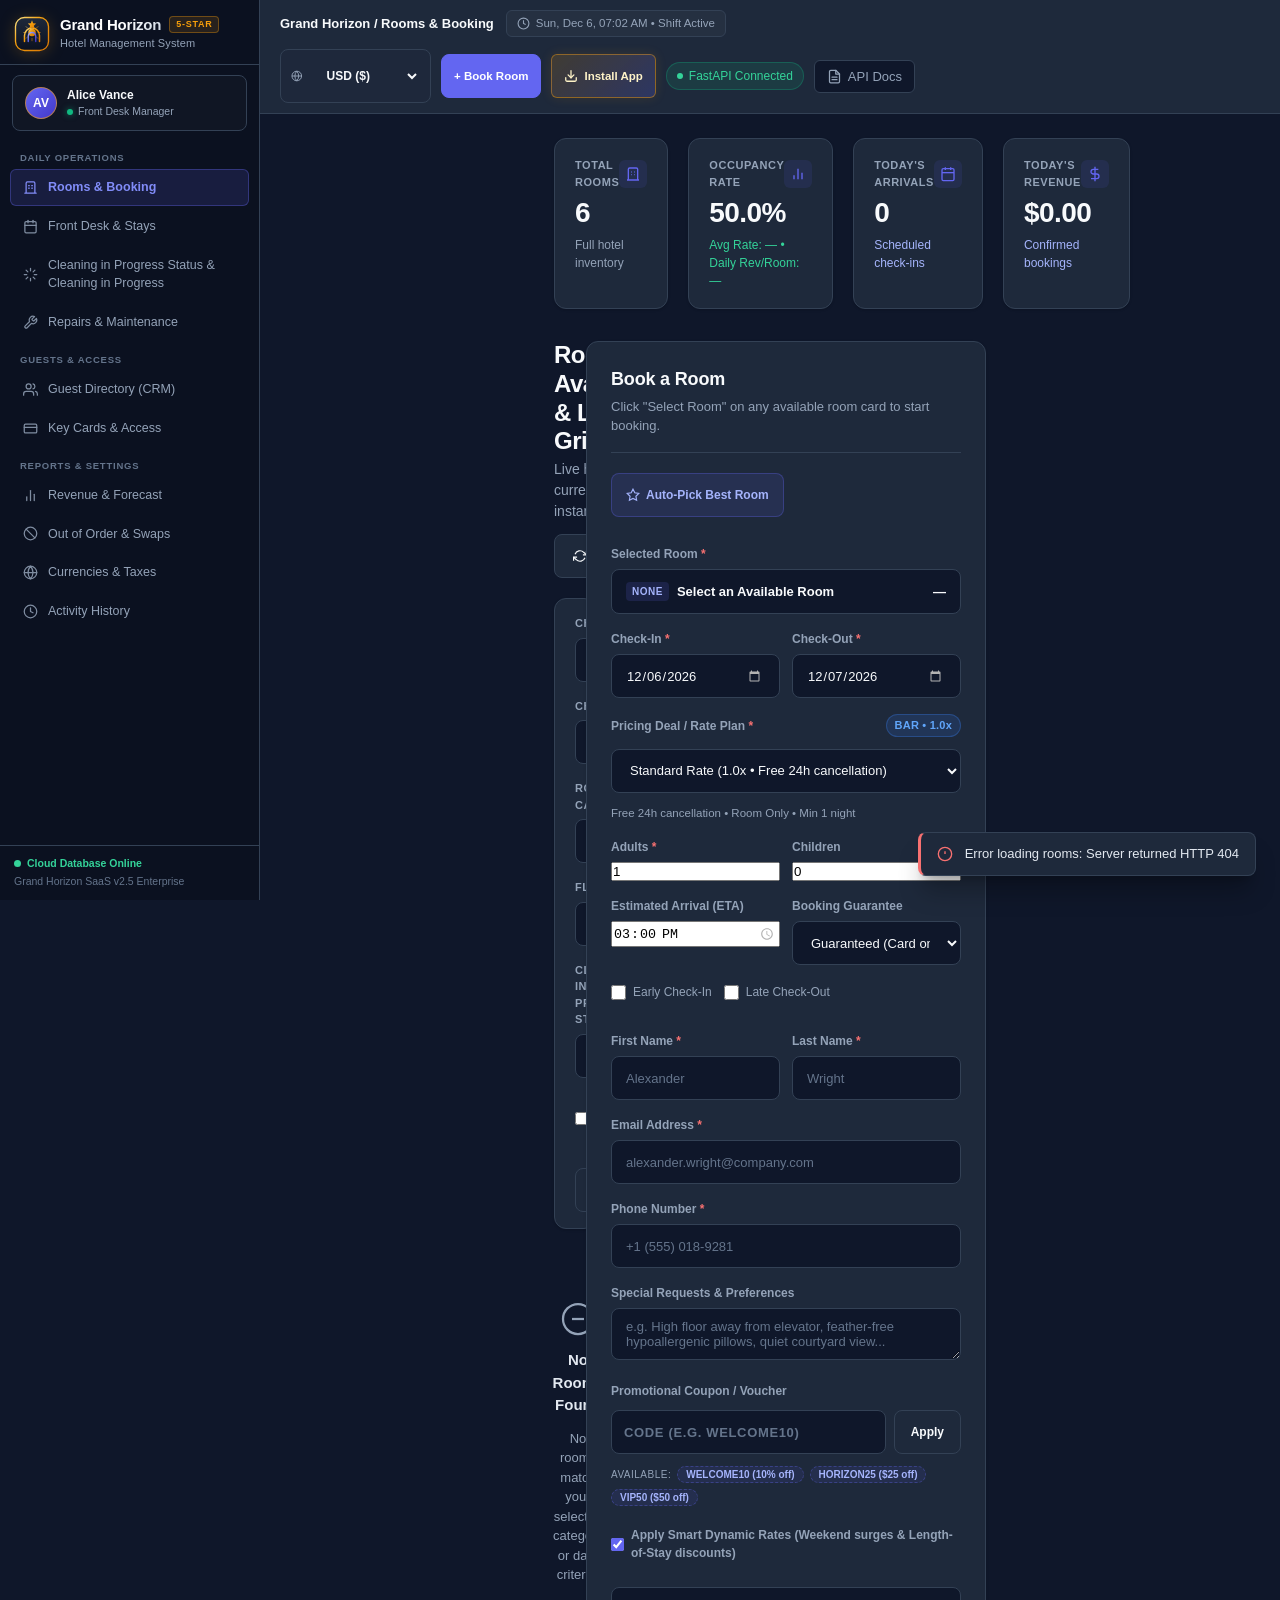
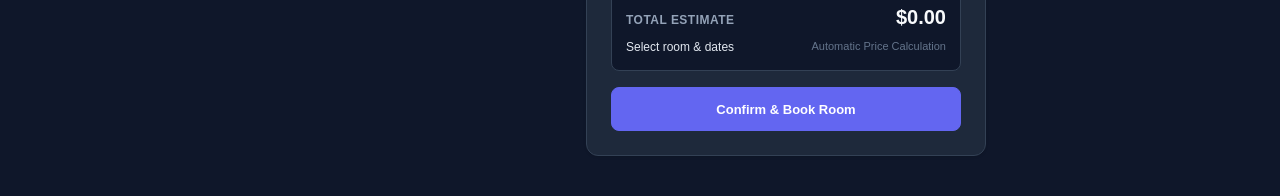
==== commit cdb82463: "feat(ui): Transform into realistic full-stack SaaS PMS with sidebar navigation, live shift clock, si" ====
--- a/static/index.html
+++ b/static/index.html
@@ -20,116 +20,258 @@
 <body>
 
   <!-- Enterprise SaaS Header -->
-  <header class="app-header">
-    <div class="header-container">
-      <div class="brand">
-        <div class="brand-logo" aria-label="Grand Horizon Luxury Resort Emblem">
-          <svg class="brand-logo-svg" width="40" height="40" viewBox="0 0 48 48" fill="none" xmlns="http://www.w3.org/2000/svg">
-            <defs>
-              <linearGradient id="headerGoldGrad" x1="0%" y1="0%" x2="100%" y2="100%">
-                <stop offset="0%" stop-color="#FDE68A"/>
-                <stop offset="40%" stop-color="#F59E0B"/>
-                <stop offset="100%" stop-color="#D97706"/>
-              </linearGradient>
-              <linearGradient id="headerIndigoGrad" x1="0%" y1="0%" x2="100%" y2="100%">
-                <stop offset="0%" stop-color="#A5B4FC"/>
-                <stop offset="50%" stop-color="#6366F1"/>
-                <stop offset="100%" stop-color="#4338CA"/>
-              </linearGradient>
-              <linearGradient id="headerShieldGrad" x1="0%" y1="0%" x2="0%" y2="100%">
-                <stop offset="0%" stop-color="#1E293B"/>
-                <stop offset="100%" stop-color="#0B1120"/>
-              </linearGradient>
-            </defs>
-            <!-- Badge Frame with Gold Trim -->
-            <rect x="2" y="2" width="44" height="44" rx="12" fill="url(#headerShieldGrad)" stroke="url(#headerGoldGrad)" stroke-width="1.8"/>
-            <!-- Radiant Horizon Sun -->
-            <circle cx="24" cy="22" r="5" fill="url(#headerGoldGrad)" opacity="0.95"/>
-            <!-- Sunburst Radiance Rays -->
-            <path d="M24 11V14M24 30V33M13 22H16M32 22H35M16.2 14.2L18.3 16.3M29.7 27.7L31.8 29.8M16.2 29.8L18.3 27.7M29.7 16.3L31.8 14.2" stroke="url(#headerGoldGrad)" stroke-width="1.2" stroke-linecap="round" opacity="0.6"/>
-            <!-- Architectural Arch Pavilion -->
-            <path d="M14 34V26C14 20.4772 18.4772 16 24 16C29.5228 16 34 20.4772 34 26V34" stroke="url(#headerGoldGrad)" stroke-width="2" stroke-linecap="round"/>
-            <path d="M19 34V27C19 24.2386 21.2386 22 24 22C26.7614 22 29 24.2386 29 27V34" stroke="url(#headerIndigoGrad)" stroke-width="1.8" stroke-linecap="round"/>
-            <!-- Foundation Base -->
-            <path d="M10 35H38" stroke="url(#headerGoldGrad)" stroke-width="2" stroke-linecap="round"/>
-            <path d="M14 38H34" stroke="url(#headerIndigoGrad)" stroke-width="1.5" stroke-linecap="round" opacity="0.8"/>
-            <!-- 5-Star Luxury Star Apex -->
-            <polygon points="24,5.5 25.5,9.5 29.5,10 26.5,13 27.5,17 24,15 20.5,17 21.5,13 18.5,10 22.5,9.5" fill="url(#headerGoldGrad)"/>
-          </svg>
-        </div>
-        <div class="brand-meta">
-          <div class="brand-title-row">
-            <span class="brand-title">Grand Horizon</span>
-            <span class="brand-tier-badge">5-STAR LUXURY</span>
-          </div>
-          <span class="brand-subtitle">Suite & Inventory Management</span>
-        </div>
-      </div>
-      <div class="header-actions">
-        <!-- Global Currency Converter Selector -->
-        <div class="currency-selector-badge" title="Switch Operating Display Currency">
-          <svg width="14" height="14" viewBox="0 0 24 24" fill="none" stroke="currentColor" stroke-width="2">
-            <circle cx="12" cy="12" r="10"></circle>
-            <line x1="2" y1="12" x2="22" y2="12"></line>
-            <path d="M12 2a15.3 15.3 0 0 1 4 10 15.3 15.3 0 0 1-4 10 15.3 15.3 0 0 1-4-10 15.3 15.3 0 0 1 4-10z"></path>
-          </svg>
-          <select id="globalCurrencySelect" aria-label="Select Operating Currency">
-            <option value="USD" selected>USD ($)</option>
-            <option value="EUR">EUR (€)</option>
-            <option value="GBP">GBP (£)</option>
-            <option value="JPY">JPY (¥)</option>
-            <option value="CAD">CAD (C$)</option>
-            <option value="AUD">AUD (A$)</option>
-            <option value="CHF">CHF (CHF)</option>
-          </select>
-        </div>
-
-        <button id="btnOpenFinanceModal" class="btn btn-secondary" style="font-size: 11.5px; padding: 5px 10px;" title="View Live Forex Matrix & Tax Rules">
-          Forex & Taxes
-        </button>
-
-        <button id="btnOpenRoomOpsModal" class="btn btn-secondary" style="font-size: 11.5px; padding: 5px 10px;" title="View Room Operations Cockpit & Out-of-Order Registry">
-          Room Ops (OOO & Moves)
-        </button>
-
-        <button id="btnOpenAnalyticsModal" class="btn btn-secondary" style="font-size: 11.5px; padding: 5px 10px; background: rgba(99,102,241,0.15); border-color: rgba(99,102,241,0.3); color: #818cf8;" title="View Revenue Forecast & Category Yield Analytics">
-          Revenue & Forecast
-        </button>
-
-        <button id="btnInstallPWA" class="btn btn-pwa-install" style="font-size: 11.5px; padding: 5px 12px; display: inline-flex; align-items: center; gap: 6px;" title="Install Grand Horizon PMS as a Desktop or Mobile App">
-          <svg width="14" height="14" viewBox="0 0 24 24" fill="none" stroke="currentColor" stroke-width="2.2" stroke-linecap="round" stroke-linejoin="round">
-            <path d="M21 15v4a2 2 0 0 1-2 2H5a2 2 0 0 1-2-2v-4"></path>
-            <polyline points="7 10 12 15 17 10"></polyline>
-            <line x1="12" y1="15" x2="12" y2="3"></line>
-          </svg>
-          <span id="pwaInstallLabel">Install App</span>
-        </button>
-
-        <span class="status-badge" id="apiStatusBadge">
-          <span class="status-dot"></span>
-          <span>FastAPI Connected</span>
-        </span>
-        <a href="/docs" target="_blank" class="nav-link" title="Open Swagger API documentation">
-          <svg width="15" height="15" viewBox="0 0 24 24" fill="none" stroke="currentColor" stroke-width="2" stroke-linecap="round" stroke-linejoin="round">
-            <path d="M14 2H6a2 2 0 0 0-2 2v16a2 2 0 0 0 2 2h12a2 2 0 0 0 2-2V8z"></path>
-            <polyline points="14 2 14 8 20 8"></polyline>
-            <line x1="16" y1="13" x2="8" y2="13"></line>
-            <line x1="16" y1="17" x2="8" y2="17"></line>
-          </svg>
-          API Docs
-        </a>
-      </div>
-    </div>
-  </header>
-
-  <!-- Notification Toast Container -->
-  <div id="toastContainer" class="toast-container" aria-live="polite"></div>
-
-  <!-- Main Dashboard Canvas -->
-  <main class="dashboard-canvas">
+    <!-- Full-Stack SaaS Application Shell -->
+  <div class="app-shell">
+    
+    <!-- Left Navigation Sidebar -->
+    <aside class="app-sidebar" id="appSidebar">
+      <div>
+        <!-- Sidebar Brand Emblem -->
+        <div class="sidebar-brand-box">
+          <div class="brand-logo" aria-label="Grand Horizon Luxury Resort Emblem">
+            <svg class="brand-logo-svg" width="36" height="36" viewBox="0 0 48 48" fill="none" xmlns="http://www.w3.org/2000/svg">
+              <defs>
+                <linearGradient id="sbGoldGrad" x1="0%" y1="0%" x2="100%" y2="100%">
+                  <stop offset="0%" stop-color="#FDE68A"/>
+                  <stop offset="40%" stop-color="#F59E0B"/>
+                  <stop offset="100%" stop-color="#D97706"/>
+                </linearGradient>
+                <linearGradient id="sbIndigoGrad" x1="0%" y1="0%" x2="100%" y2="100%">
+                  <stop offset="0%" stop-color="#A5B4FC"/>
+                  <stop offset="50%" stop-color="#6366F1"/>
+                  <stop offset="100%" stop-color="#4338CA"/>
+                </linearGradient>
+                <linearGradient id="sbShieldGrad" x1="0%" y1="0%" x2="0%" y2="100%">
+                  <stop offset="0%" stop-color="#1E293B"/>
+                  <stop offset="100%" stop-color="#0B1120"/>
+                </linearGradient>
+              </defs>
+              <rect x="2" y="2" width="44" height="44" rx="12" fill="url(#sbShieldGrad)" stroke="url(#sbGoldGrad)" stroke-width="1.8"/>
+              <circle cx="24" cy="22" r="5" fill="url(#sbGoldGrad)" opacity="0.95"/>
+              <path d="M24 11V14M24 30V33M13 22H16M32 22H35M16.2 14.2L18.3 16.3M29.7 27.7L31.8 29.8M16.2 29.8L18.3 27.7M29.7 16.3L31.8 14.2" stroke="url(#sbGoldGrad)" stroke-width="1.2" stroke-linecap="round" opacity="0.6"/>
+              <path d="M14 34V26C14 20.4772 18.4772 16 24 16C29.5228 16 34 20.4772 34 26V34" stroke="url(#sbGoldGrad)" stroke-width="2" stroke-linecap="round"/>
+              <path d="M19 34V27C19 24.2386 21.2386 22 24 22C26.7614 22 29 24.2386 29 27V34" stroke="url(#sbIndigoGrad)" stroke-width="1.8" stroke-linecap="round"/>
+              <path d="M10 35H38" stroke="url(#sbGoldGrad)" stroke-width="2" stroke-linecap="round"/>
+              <path d="M14 38H34" stroke="url(#sbIndigoGrad)" stroke-width="1.5" stroke-linecap="round" opacity="0.8"/>
+              <polygon points="24,5.5 25.5,9.5 29.5,10 26.5,13 27.5,17 24,15 20.5,17 21.5,13 18.5,10 22.5,9.5" fill="url(#sbGoldGrad)"/>
+            </svg>
+          </div>
+          <div class="brand-meta">
+            <div class="brand-title-row">
+              <span class="brand-title" style="font-size: 15px;">Grand Horizon</span>
+              <span class="brand-tier-badge">5-STAR</span>
+            </div>
+            <span class="brand-subtitle" style="font-size: 11px;">Hotel Management System</span>
+          </div>
+        </div>
+
+        <!-- Staff Profile Card -->
+        <div class="sidebar-profile-card">
+          <div class="sidebar-avatar">AV</div>
+          <div class="sidebar-profile-meta">
+            <div class="sidebar-user-name">Alice Vance</div>
+            <div class="sidebar-user-role">
+              <span class="sidebar-duty-dot"></span>
+              <span>Front Desk Manager</span>
+            </div>
+          </div>
+        </div>
+
+        <!-- Navigation Menu -->
+        <nav class="sidebar-nav-container">
+          <div class="sidebar-nav-group-title">Daily Operations</div>
+          <a class="sidebar-nav-item active" data-view="viewRooms" id="navRooms">
+            <svg width="15" height="15" viewBox="0 0 24 24" fill="none" stroke="currentColor" stroke-width="2" stroke-linecap="round" stroke-linejoin="round">
+              <path d="M3 21h18M5 21V5a2 2 0 0 1 2-2h10a2 2 0 0 1 2 2v16M9 9h1m4 0h1m-6 4h1m4 0h1"></path>
+            </svg>
+            <span>Rooms & Booking</span>
+          </a>
+
+          <a class="sidebar-nav-item" data-view="viewReservations" id="navReservations">
+            <svg width="15" height="15" viewBox="0 0 24 24" fill="none" stroke="currentColor" stroke-width="2" stroke-linecap="round" stroke-linejoin="round">
+              <rect x="3" y="4" width="18" height="18" rx="2" ry="2"></rect>
+              <line x1="16" y1="2" x2="16" y2="6"></line>
+              <line x1="8" y1="2" x2="8" y2="6"></line>
+              <line x1="3" y1="10" x2="21" y2="10"></line>
+            </svg>
+            <span>Front Desk & Stays</span>
+          </a>
+
+          <a class="sidebar-nav-item" data-view="viewCleaning in Progress Status" id="navCleaning in Progress Status">
+            <svg width="15" height="15" viewBox="0 0 24 24" fill="none" stroke="currentColor" stroke-width="2" stroke-linecap="round" stroke-linejoin="round">
+              <path d="M12 2v4m0 12v4M4.93 4.93l2.83 2.83m8.48 8.48l2.83 2.83M2 12h4m12 0h4M4.93 19.07l2.83-2.83m8.48-8.48l2.83-2.83"></path>
+            </svg>
+            <span>Cleaning in Progress Status & Cleaning in Progress</span>
+          </a>
+
+          <a class="sidebar-nav-item" data-view="viewMaintenance" id="navMaintenance">
+            <svg width="15" height="15" viewBox="0 0 24 24" fill="none" stroke="currentColor" stroke-width="2" stroke-linecap="round" stroke-linejoin="round">
+              <path d="M14.7 6.3a1 1 0 0 0 0 1.4l1.6 1.6a1 1 0 0 0 1.4 0l3.77-3.77a6 6 0 0 1-7.94 7.94l-6.91 6.91a2.12 2.12 0 0 1-3-3l6.91-6.91a6 6 0 0 1 7.94-7.94l-3.76 3.76z"></path>
+            </svg>
+            <span>Repairs & Maintenance</span>
+          </a>
+
+          <div class="sidebar-nav-group-title">Guests & Access</div>
+          <a class="sidebar-nav-item" data-view="viewGuests" id="navGuests">
+            <svg width="15" height="15" viewBox="0 0 24 24" fill="none" stroke="currentColor" stroke-width="2" stroke-linecap="round" stroke-linejoin="round">
+              <path d="M17 21v-2a4 4 0 0 0-4-4H5a4 4 0 0 0-4 4v2"></path>
+              <circle cx="9" cy="7" r="4"></circle>
+              <path d="M23 21v-2a4 4 0 0 0-3-3.87"></path>
+              <path d="M16 3.13a4 4 0 0 1 0 7.75"></path>
+            </svg>
+            <span>Guest Directory (CRM)</span>
+          </a>
+
+          <a class="sidebar-nav-item" data-view="viewKeycards" id="navKeycards">
+            <svg width="15" height="15" viewBox="0 0 24 24" fill="none" stroke="currentColor" stroke-width="2" stroke-linecap="round" stroke-linejoin="round">
+              <rect x="2" y="5" width="20" height="14" rx="2"></rect>
+              <line x1="2" y1="10" x2="22" y2="10"></line>
+            </svg>
+            <span>Key Cards & Access</span>
+          </a>
+
+          <div class="sidebar-nav-group-title">Reports & Settings</div>
+          <a class="sidebar-nav-item" id="navSidebarAnalytics" href="javascript:void(0);">
+            <svg width="15" height="15" viewBox="0 0 24 24" fill="none" stroke="currentColor" stroke-width="2" stroke-linecap="round" stroke-linejoin="round">
+              <line x1="18" y1="20" x2="18" y2="10"></line>
+              <line x1="12" y1="20" x2="12" y2="4"></line>
+              <line x1="6" y1="20" x2="6" y2="14"></line>
+            </svg>
+            <span>Revenue & Forecast</span>
+          </a>
+
+          <a class="sidebar-nav-item" id="navSidebarRoomOps" href="javascript:void(0);">
+            <svg width="15" height="15" viewBox="0 0 24 24" fill="none" stroke="currentColor" stroke-width="2" stroke-linecap="round" stroke-linejoin="round">
+              <circle cx="12" cy="12" r="10"></circle>
+              <line x1="4.93" y1="4.93" x2="19.07" y2="19.07"></line>
+            </svg>
+            <span>Out of Order & Swaps</span>
+          </a>
+
+          <a class="sidebar-nav-item" id="navSidebarFinance" href="javascript:void(0);">
+            <svg width="15" height="15" viewBox="0 0 24 24" fill="none" stroke="currentColor" stroke-width="2" stroke-linecap="round" stroke-linejoin="round">
+              <circle cx="12" cy="12" r="10"></circle>
+              <line x1="2" y1="12" x2="22" y2="12"></line>
+              <path d="M12 2a15.3 15.3 0 0 1 4 10 15.3 15.3 0 0 1-4 10 15.3 15.3 0 0 1-4-10 15.3 15.3 0 0 1 4-10z"></path>
+            </svg>
+            <span>Currencies & Taxes</span>
+          </a>
+
+          <a class="sidebar-nav-item" data-view="viewAudit" id="navAudit">
+            <svg width="15" height="15" viewBox="0 0 24 24" fill="none" stroke="currentColor" stroke-width="2" stroke-linecap="round" stroke-linejoin="round">
+              <circle cx="12" cy="12" r="10"></circle>
+              <polyline points="12 6 12 12 16 14"></polyline>
+            </svg>
+            <span>Activity History</span>
+          </a>
+        </nav>
+      </div>
+
+      <!-- Sidebar Footer -->
+      <div class="sidebar-footer">
+        <div style="display: flex; align-items: center; gap: 6px; color: #34d399; font-weight: 600;">
+          <span class="status-dot" style="width: 7px; height: 7px;"></span>
+          <span>Cloud Database Online</span>
+        </div>
+        <span style="color: var(--text-subtle);">Grand Horizon SaaS v2.5 Enterprise</span>
+      </div>
+    </aside>
+
+    <!-- Mobile Drawer Backdrop -->
+    <div class="sidebar-backdrop" id="sidebarBackdrop"></div>
+
+    <!-- Main Viewport Canvas -->
+    <div class="app-main-viewport">
+      
+      <!-- Top Navigation Bar -->
+      <header class="app-topbar">
+        <div class="topbar-left">
+          <button id="btnSidebarToggle" class="btn-sidebar-toggle" aria-label="Toggle menu">
+            <svg width="18" height="18" viewBox="0 0 24 24" fill="none" stroke="currentColor" stroke-width="2">
+              <line x1="3" y1="12" x2="21" y2="12"></line>
+              <line x1="3" y1="6" x2="21" y2="6"></line>
+              <line x1="3" y1="18" x2="21" y2="18"></line>
+            </svg>
+          </button>
+          <div class="topbar-breadcrumb" id="topbarBreadcrumb">Grand Horizon / Rooms & Booking</div>
+          <div class="topbar-clock" id="liveShiftClock">
+            <svg width="13" height="13" viewBox="0 0 24 24" fill="none" stroke="currentColor" stroke-width="2">
+              <circle cx="12" cy="12" r="10"></circle>
+              <polyline points="12 6 12 12 16 14"></polyline>
+            </svg>
+            <span id="liveClockText">Live Shift Active</span>
+          </div>
+        </div>
+
+        <div class="topbar-right">
+          <!-- Global Currency Converter Selector -->
+          <div class="currency-selector-badge" title="Switch Operating Display Currency">
+            <svg width="14" height="14" viewBox="0 0 24 24" fill="none" stroke="currentColor" stroke-width="2">
+              <circle cx="12" cy="12" r="10"></circle>
+              <line x1="2" y1="12" x2="22" y2="12"></line>
+              <path d="M12 2a15.3 15.3 0 0 1 4 10 15.3 15.3 0 0 1-4 10 15.3 15.3 0 0 1-4-10 15.3 15.3 0 0 1 4-10z"></path>
+            </svg>
+            <select id="globalCurrencySelect" aria-label="Select Operating Currency">
+              <option value="USD" selected>USD ($)</option>
+              <option value="EUR">EUR (€)</option>
+              <option value="GBP">GBP (£)</option>
+              <option value="JPY">JPY (¥)</option>
+              <option value="CAD">CAD (C$)</option>
+              <option value="AUD">AUD (A$)</option>
+              <option value="CHF">CHF (CHF)</option>
+            </select>
+          </div>
+
+          <button id="btnOpenFinanceModal" class="btn btn-secondary" style="font-size: 11.5px; padding: 5px 10px; display: none;" title="Currencies & Taxes">
+            Currencies & Taxes
+          </button>
+
+          <button id="btnOpenRoomOpsModal" class="btn btn-secondary" style="font-size: 11.5px; padding: 5px 10px; display: none;" title="Room Operations">
+            Room Ops
+          </button>
+
+          <button id="btnOpenAnalyticsModal" class="btn btn-secondary" style="font-size: 11.5px; padding: 5px 10px; display: none;" title="Revenue Analytics">
+            Revenue Analytics
+          </button>
+
+          <button id="btnQuickNewBooking" class="btn btn-primary" style="font-size: 11.5px; padding: 5px 12px; gap: 5px;" title="Book a new room">
+            <span>+ Book Room</span>
+          </button>
+
+          <button id="btnInstallPWA" class="btn btn-pwa-install" style="font-size: 11.5px; padding: 5px 12px; display: inline-flex; align-items: center; gap: 6px;" title="Install Grand Horizon PMS as a Desktop or Mobile App">
+            <svg width="14" height="14" viewBox="0 0 24 24" fill="none" stroke="currentColor" stroke-width="2.2" stroke-linecap="round" stroke-linejoin="round">
+              <path d="M21 15v4a2 2 0 0 1-2 2H5a2 2 0 0 1-2-2v-4"></path>
+              <polyline points="7 10 12 15 17 10"></polyline>
+              <line x1="12" y1="15" x2="12" y2="3"></line>
+            </svg>
+            <span id="pwaInstallLabel">Install App</span>
+          </button>
+
+          <span class="status-badge" id="apiStatusBadge">
+            <span class="status-dot"></span>
+            <span>FastAPI Connected</span>
+          </span>
+
+          <a href="/docs" target="_blank" class="nav-link" title="Open Swagger API documentation">
+            <svg width="15" height="15" viewBox="0 0 24 24" fill="none" stroke="currentColor" stroke-width="2" stroke-linecap="round" stroke-linejoin="round">
+              <path d="M14 2H6a2 2 0 0 0-2 2v16a2 2 0 0 0 2 2h12a2 2 0 0 0 2-2V8z"></path>
+              <polyline points="14 2 14 8 20 8"></polyline>
+              <line x1="16" y1="13" x2="8" y2="13"></line>
+              <line x1="16" y1="17" x2="8" y2="17"></line>
+            </svg>
+            API Docs
+          </a>
+        </div>
+      </header>
+
+      <!-- Notification Toast Container -->
+      <div id="toastContainer" class="toast-container" aria-live="polite"></div>
+
+      <!-- Main Dashboard Canvas -->
+      <main class="dashboard-canvas">
     
     <!-- Top-Level Executive KPI Bar -->
-    <section class="kpi-grid" aria-label="Key Performance Indicators">
+    <section class="kpi-grid" aria-label="Today's Overview">
       <div class="kpi-card">
         <div class="kpi-header">
           <span class="kpi-title">Total Rooms</span>
@@ -140,7 +282,7 @@
           </div>
         </div>
         <div class="kpi-value" id="kpiTotalRooms">—</div>
-        <span class="kpi-trend" id="kpiInventorySub">Registered inventory</span>
+        <span class="kpi-trend" id="kpiInventorySub">Full hotel inventory</span>
       </div>
 
       <div class="kpi-card">
@@ -153,12 +295,12 @@
           </div>
         </div>
         <div class="kpi-value" id="kpiOccupancy">—</div>
-        <span class="kpi-trend text-emerald" id="kpiAdrRevpar">ADR: — • RevPAR: —</span>
+        <span class="kpi-trend text-emerald" id="kpiAdrRevpar">Avg Rate: — • Daily Rev/Room: —</span>
       </div>
 
       <div class="kpi-card">
         <div class="kpi-header">
-          <span class="kpi-title">Today's Check-ins</span>
+          <span class="kpi-title">Today's Arrivals</span>
           <div class="kpi-icon">
             <svg width="16" height="16" viewBox="0 0 24 24" fill="none" stroke="currentColor" stroke-width="2">
               <rect x="3" y="4" width="18" height="18" rx="2" ry="2"></rect>
@@ -169,12 +311,12 @@
           </div>
         </div>
         <div class="kpi-value" id="kpiCheckins">—</div>
-        <span class="kpi-trend text-indigo" id="kpiTurnoverSub">Scheduled arrivals</span>
+        <span class="kpi-trend text-indigo" id="kpiTurnoverSub">Scheduled check-ins</span>
       </div>
 
       <div class="kpi-card">
         <div class="kpi-header">
-          <span class="kpi-title">Est. Revenue</span>
+          <span class="kpi-title">Today's Revenue</span>
           <div class="kpi-icon">
             <svg width="16" height="16" viewBox="0 0 24 24" fill="none" stroke="currentColor" stroke-width="2">
               <line x1="12" y1="1" x2="12" y2="23"></line>
@@ -187,15 +329,17 @@
       </div>
     </section>
 
-    <!-- Content Row: Left Catalog & Right Form -->
+    <!-- VIEW 1: ROOMS & BOOKING -->
+    <div class="view-section active" id="viewRooms">
+<!-- Content Row: Left Catalog & Right Form -->
     <div class="dashboard-body">
       
       <!-- Left Section: Room Inventory Grid -->
       <section class="inventory-section">
         <div class="section-heading">
           <div class="heading-text">
-            <h1 class="section-title">Rooms & Availability</h1>
-            <p class="section-subtitle">Real-time room availability powered by FastAPI and SQLite.</p>
+            <h1 class="section-title">Room Availability & Live Grid</h1>
+            <p class="section-subtitle">Live hotel rooms, current rates, and instant booking.</p>
           </div>
           <button id="refreshRoomsBtn" class="btn btn-secondary btn-icon" title="Refresh Room Catalog">
             <svg width="14" height="14" viewBox="0 0 24 24" fill="none" stroke="currentColor" stroke-width="2">
@@ -203,7 +347,7 @@
               <polyline points="1 20 1 14 7 14"></polyline>
               <path d="M3.51 9a9 9 0 0 1 14.85-3.36L23 10M1 14l4.64 4.36A9 9 0 0 0 20.49 15"></path>
             </svg>
-            Refresh Catalog
+            Refresh Rooms
           </button>
         </div>
 
@@ -236,23 +380,23 @@
             </select>
           </div>
           <div class="filter-field">
-            <label for="filterCleanliness">Housekeeping</label>
+            <label for="filterCleanliness">Cleaning in Progress Status</label>
             <select id="filterCleanliness" name="filterCleanliness">
               <option value="">All States</option>
               <option value="Inspected">Inspected (Ready)</option>
-              <option value="Clean">Clean (Pending Audit)</option>
-              <option value="Dirty">Dirty (Needs Turnover)</option>
+              <option value="Clean">Clean</option>
+              <option value="Needs Cleaning in Progress">Needs Cleaning in Progress (Needs Turnover)</option>
               <option value="Touch-up Required">Touch-up Required</option>
             </select>
           </div>
           <div class="filter-field filter-field-checkbox">
             <label for="filterMaintenance" class="checkbox-label">
               <input type="checkbox" id="filterMaintenance" name="filterMaintenance">
-              <span>Show Maintenance</span>
+              <span>Show Under Repair</span>
             </label>
           </div>
           <div class="filter-cta-group">
-            <button id="applyFilterBtn" class="btn btn-secondary">Filter Dates</button>
+            <button id="applyFilterBtn" class="btn btn-secondary">Filter Rooms</button>
             <button id="resetFilterBtn" class="btn btn-ghost">Reset</button>
           </div>
         </div>
@@ -336,8 +480,8 @@
       <aside class="booking-section">
         <div class="booking-panel">
           <div class="panel-header">
-            <h2 class="panel-title">Book a Reservation</h2>
-            <p class="panel-subtitle">Click "Select Room" on any available card to target it.</p>
+            <h2 class="panel-title">Book a Room</h2>
+            <p class="panel-subtitle">Click "Select Room" on any available room card to start booking.</p>
           </div>
 
           <form id="bookingForm" class="booking-form" novalidate>
@@ -348,14 +492,14 @@
                 <svg width="14" height="14" viewBox="0 0 24 24" fill="none" stroke="currentColor" stroke-width="2">
                   <polygon points="12 2 15.09 8.26 22 9.27 17 14.14 18.18 21.02 12 17.77 5.82 21.02 7 14.14 2 9.27 8.91 8.26 12 2"></polygon>
                 </svg>
-                Auto-Assign Optimal Room
+                Auto-Pick Best Room
               </button>
               <span id="autoAssignBadge" class="auto-assign-badge hidden"></span>
             </div>
 
             <!-- Streamlined Target Room Banner (Replaces redundant dropdown) -->
             <div class="form-control">
-              <label>Target Accommodation <span class="required">*</span></label>
+              <label>Selected Room <span class="required">*</span></label>
               <div class="selected-room-banner" id="selectedRoomBanner">
                 <div class="selected-room-header">
                   <span class="selected-room-pill" id="selectedRoomPill">None</span>
@@ -381,21 +525,21 @@
             <!-- Module 3: Rate Plan & Cancellation Terms -->
             <div class="form-control">
               <div class="rate-plan-header-row">
-                <label for="bookingRatePlan">Rate Plan & Terms <span class="required">*</span></label>
+                <label for="bookingRatePlan">Pricing Deal / Rate Plan <span class="required">*</span></label>
                 <span id="ratePlanBadge" class="rate-plan-badge">BAR • 1.0x</span>
               </div>
               <select id="bookingRatePlan" name="rate_plan_code">
-                <option value="BAR" selected>Best Available Rate (1.0x • Flexible 24h cancellation)</option>
-                <option value="NON_REF">Non-Refundable Saver (0.85x • 15% Off • Deposit Locked)</option>
-                <option value="BB_PACKAGE">Bed & Breakfast Package (1.15x • Includes Continental Breakfast)</option>
-                <option value="CORP_EXTENDED">Extended Stay & Corporate (0.80x • 20% Off • Min 3 Nights)</option>
+                <option value="BAR" selected>Standard Rate (1.0x • Free 24h cancellation)</option>
+                <option value="NON_REF">Saver Deal (0.85x • 15% Off • Non-refundable)</option>
+                <option value="BB_PACKAGE">Breakfast Included Deal (1.15x • Includes breakfast)</option>
+                <option value="CORP_EXTENDED">Long Stay Discount (0.80x • 20% Off • 3+ nights)</option>
               </select>
               <div id="ratePlanPolicyHint" class="rate-plan-hint">
-                <span id="ratePlanPolicyText">Flexible 24h free cancellation • Room Only • Min 1 night</span>
-              </div>
-            </div>
-
-            <!-- Party Size & Capacity (Module 2 Deepening) -->
+                <span id="ratePlanPolicyText">Free 24h cancellation • Room Only • Min 1 night</span>
+              </div>
+            </div>
+
+            <!-- Number of Guests (Module 2 Deepening) -->
             <div class="form-row">
               <div class="form-control">
                 <label for="bookingAdults">Adults <span class="required">*</span></label>
@@ -407,17 +551,17 @@
               </div>
             </div>
 
-            <!-- Arrival Time & Guarantee Policy (Module 2 Deepening) -->
+            <!-- Arrival Time & Booking Guarantee (Module 2 Deepening) -->
             <div class="form-row">
               <div class="form-control">
                 <label for="bookingETA">Estimated Arrival (ETA)</label>
                 <input type="time" id="bookingETA" name="estimated_arrival_time" value="15:00">
               </div>
               <div class="form-control">
-                <label for="bookingGuarantee">Guarantee Policy</label>
+                <label for="bookingGuarantee">Booking Guarantee</label>
                 <select id="bookingGuarantee" name="guarantee_type">
-                  <option value="Guaranteed" selected>Guaranteed (Secured)</option>
-                  <option value="Non-Guaranteed">Non-Guaranteed (6 PM Release)</option>
+                  <option value="Guaranteed" selected>Guaranteed (Card on File)</option>
+                  <option value="Non-Guaranteed">Non-Guaranteed (Held until 6 PM)</option>
                   <option value="Deposit Required">Deposit Required</option>
                 </select>
               </div>
@@ -504,13 +648,13 @@
               </div>
               <div class="estimate-meta">
                 <span id="rateCalculation" class="estimate-rate">Select room & dates</span>
-                <span class="estimate-policy" id="pricingEngineStatus">Smart Dynamic Pricing</span>
+                <span class="estimate-policy" id="pricingEngineStatus">Automatic Price Calculation</span>
               </div>
             </div>
 
             <!-- Submit CTA Button -->
             <button type="submit" id="submitBookingBtn" class="btn btn-primary btn-block">
-              <span class="btn-text">Confirm Reservation</span>
+              <span class="btn-text">Confirm & Book Room</span>
               <span class="btn-spinner hidden"></span>
             </button>
           </form>
@@ -519,12 +663,16 @@
 
     </div>
 
-    <!-- Front Desk & Reservations Lifecycle Section -->
+        </div><!-- /viewRooms -->
+
+<!-- VIEW 2: FRONT DESK & RESERVATIONS -->
+    <div class="view-section" id="viewReservations">
+<!-- Front Desk & Reservations Section -->
     <section class="reservations-section" aria-label="Front Desk Reservations">
       <div class="section-heading">
         <div class="heading-text">
           <h2 class="section-title">Front Desk & Reservations</h2>
-          <p class="section-subtitle">Real-time guest lifecycle management: arrivals, check-out folios, and cancellations.</p>
+          <p class="section-subtitle">Manage guest check-ins, check-outs, room bills, and cancellations.</p>
         </div>
         <div class="reservations-filter-tabs" id="bookingFilterTabs">
           <button class="tab-btn active" data-status="">All</button>
@@ -539,13 +687,13 @@
         <table class="reservations-table" id="reservationsTable">
           <thead>
             <tr>
-              <th>Folio #</th>
+              <th>Bill #</th>
               <th>Guest Name</th>
               <th>Room</th>
               <th>Stay Period</th>
               <th>Total Bill</th>
               <th>Status</th>
-              <th>Lifecycle Actions</th>
+              <th>Actions</th>
             </tr>
           </thead>
           <tbody id="reservationsTableBody">
@@ -558,12 +706,16 @@
       </div>
     </section>
 
-    <!-- Module 10: Guest Directory & Loyalty CRM -->
+        </div><!-- /viewReservations -->
+
+<!-- VIEW 5: GUEST DIRECTORY -->
+    <div class="view-section" id="viewGuests">
+<!-- Module 10: Guest Directory & Loyalty Members -->
     <section class="crm-section" id="guestCrmSection">
       <div class="reservations-header">
         <div>
-          <h2 class="panel-title">Guest Directory & Loyalty CRM</h2>
-          <p class="panel-subtitle">Customer lifetime value, loyalty tiers, stay histories, and guest preferences.</p>
+          <h2 class="panel-title">Guest Directory & Loyalty Members</h2>
+          <p class="panel-subtitle">Search registered guests, view contact details, VIP level, and past stays.</p>
         </div>
         <div class="crm-controls-group">
           <div class="crm-search-wrapper">
@@ -571,7 +723,7 @@
               <circle cx="11" cy="11" r="8"></circle>
               <line x1="21" y1="21" x2="16.65" y2="16.65"></line>
             </svg>
-            <input type="text" id="guestSearchInput" placeholder="Search by name, email, or phone..." aria-label="Search Guests">
+            <input type="text" id="guestSearchInput" placeholder="Search by guest name, email, or phone..." aria-label="Search Guests">
           </div>
           <div class="reservations-filter-tabs" id="guestTierTabs">
             <button class="tab-btn active" data-tier="">All Tiers</button>
@@ -580,7 +732,7 @@
             <button class="tab-btn" data-tier="Gold">Gold</button>
             <button class="tab-btn" data-tier="Platinum">Platinum</button>
           </div>
-          <button id="btnOpenNewGuestModal" class="btn btn-secondary btn-new-guest">+ New Guest</button>
+          <button id="btnOpenNewGuestModal" class="btn btn-secondary btn-new-guest">+ Add New Guest</button>
         </div>
       </div>
 
@@ -590,11 +742,11 @@
             <tr>
               <th>Guest</th>
               <th>Contact Details</th>
-              <th>VIP Tier</th>
-              <th>Stays (Done/All)</th>
-              <th>Lifetime Spend</th>
-              <th>Preferences / Notes</th>
-              <th>CRM Actions</th>
+              <th>VIP Level</th>
+              <th>Total Stays</th>
+              <th>Total Spent</th>
+              <th>Special Requests / Notes</th>
+              <th>Actions</th>
             </tr>
           </thead>
           <tbody id="guestsTableBody">
@@ -607,12 +759,16 @@
       </div>
     </section>
 
-    <!-- Module 12: Operations Audit Trail & Compliance Ledger -->
+        </div><!-- /viewGuests -->
+
+<!-- VIEW 7: ACTIVITY HISTORY -->
+    <div class="view-section" id="viewAudit">
+<!-- Module 12: Staff Activity History & Action Log -->
     <section class="audit-section" id="auditLedgerSection" aria-label="Operations Audit Trail">
       <div class="reservations-header">
         <div>
-          <h2 class="panel-title">Operations Audit Trail & Compliance Ledger</h2>
-          <p class="panel-subtitle">Immutable timeline of front desk actions, room mutations, guest updates, and system folios.</p>
+          <h2 class="panel-title">Staff Activity History & Action Log</h2>
+          <p class="panel-subtitle">Recent actions taken by hotel staff, room changes, and guest bookings.</p>
         </div>
         <div class="crm-controls-group">
           <div class="reservations-filter-tabs" id="auditEntityTabs">
@@ -637,10 +793,10 @@
           <thead>
             <tr>
               <th style="width: 140px;">Timestamp</th>
-              <th style="width: 170px;">Action Code</th>
-              <th style="width: 110px;">Target Entity</th>
-              <th style="width: 130px;">Operator</th>
-              <th>Audit Payload / Event Details</th>
+              <th style="width: 170px;">Action Taken</th>
+              <th style="width: 110px;">Item Changed</th>
+              <th style="width: 130px;">Staff Member</th>
+              <th>Details</th>
             </tr>
           </thead>
           <tbody id="auditLogsTableBody">
@@ -653,12 +809,16 @@
       </div>
     </section>
 
-    <!-- Module 13: Maintenance Work Orders & Housekeeping Dispatch -->
+        </div><!-- /viewAudit -->
+
+<!-- VIEW 4: MAINTENANCE & REPAIRS -->
+    <div class="view-section" id="viewMaintenance">
+<!-- Module 13: Maintenance Work Orders & Cleaning in Progress Status Dispatch -->
     <section class="maintenance-section" id="maintenanceSection" aria-label="Maintenance Work Orders">
       <div class="reservations-header">
         <div>
-          <h2 class="panel-title">Facilities & Maintenance Work Orders</h2>
-          <p class="panel-subtitle">Room repairs, trade dispatching, priority queues, and automatic turnover locking.</p>
+          <h2 class="panel-title">Repairs & Maintenance Requests</h2>
+          <p class="panel-subtitle">Report broken items, assign repair technicians, and track fix status.</p>
         </div>
         <div class="crm-controls-group">
           <!-- Summary chips -->
@@ -675,7 +835,7 @@
             <button class="tab-btn" data-status="In Progress">In Progress</button>
             <button class="tab-btn" data-status="Resolved">Resolved</button>
           </div>
-          <button id="btnOpenNewTicketModal" class="btn btn-primary" style="font-size: 12px; padding: 7px 14px;">+ Dispatch Work Order</button>
+          <button id="btnOpenNewTicketModal" class="btn btn-primary" style="font-size: 12px; padding: 7px 14px;">+ Request Repair</button>
         </div>
       </div>
 
@@ -683,12 +843,12 @@
         <table class="reservations-table" id="maintenanceTable">
           <thead>
             <tr>
-              <th style="width: 80px;">WO #</th>
+              <th style="width: 80px;">Ticket #</th>
               <th style="width: 120px;">Room</th>
-              <th>Issue Description</th>
-              <th style="width: 110px;">Trade</th>
+              <th>Problem Description</th>
+              <th style="width: 110px;">Specialty</th>
               <th style="width: 100px;">Priority</th>
-              <th style="width: 140px;">Assigned Tech</th>
+              <th style="width: 140px;">Technician</th>
               <th style="width: 110px;">Status</th>
               <th style="width: 150px;">Actions</th>
             </tr>
@@ -703,22 +863,26 @@
       </div>
     </section>
 
-    <!-- Module 4: Housekeeping & Room Status Management -->
-    <section class="housekeeping-section" id="housekeepingSection" aria-label="Housekeeping Turnover & Quality Audits">
+        </div><!-- /viewMaintenance -->
+
+<!-- VIEW 3: HOUSEKEEPING -->
+    <div class="view-section" id="viewCleaning in Progress Status">
+<!-- Module 4: Cleaning in Progress Status & Room Status Management -->
+    <section class="housekeeping-section" id="housekeepingSection" aria-label="Cleaning in Progress Status Turnover & Quality Audits">
       <div class="reservations-header">
         <div>
-          <h2 class="panel-title">Housekeeping & Room Turnover Operations</h2>
-          <p class="panel-subtitle">Room turnover states, attendant dispatch, inspection audits, checklist tracking, and DND controls.</p>
+          <h2 class="panel-title">Cleaning in Progress Status & Room Turnover Operations</h2>
+          <p class="panel-subtitle">Track clean and dirty rooms, assign cleaners, inspect rooms, and check Do Not Disturb (DND).</p>
         </div>
         <div class="crm-controls-group">
-          <!-- Housekeeping Summary KPI Chips -->
+          <!-- Cleaning in Progress Status Summary KPI Chips -->
           <div class="maintenance-kpis-wrapper">
-            <span class="m-kpi-chip hk-chip-inspected"><strong id="hkKpiInspected">0</strong> Inspected Ready</span>
-            <span class="m-kpi-chip hk-chip-clean"><strong id="hkKpiClean">0</strong> Clean (Pending Audit)</span>
-            <span class="m-kpi-chip hk-chip-dirty"><strong id="hkKpiDirty">0</strong> Dirty</span>
-            <span class="m-kpi-chip hk-chip-cleaning"><strong id="hkKpiCleaning">0</strong> Cleaning</span>
+            <span class="m-kpi-chip hk-chip-inspected"><strong id="hkKpiInspected">0</strong> Ready (Inspected)</span>
+            <span class="m-kpi-chip hk-chip-clean"><strong id="hkKpiClean">0</strong> Clean</span>
+            <span class="m-kpi-chip hk-chip-dirty"><strong id="hkKpiNeeds Cleaning in Progress">0</strong> Needs Cleaning in Progress</span>
+            <span class="m-kpi-chip hk-chip-cleaning"><strong id="hkKpiCleaning in Progress">0</strong> Cleaning in Progress</span>
             <span class="m-kpi-chip hk-chip-urgent"><strong id="hkKpiUrgent">0</strong> Rush / VIP</span>
-            <span class="m-kpi-chip hk-chip-dnd"><strong id="hkKpiDnd">0</strong> DND Active</span>
+            <span class="m-kpi-chip hk-chip-dnd"><strong id="hkKpiDnd">0</strong> Do Not Disturb</span>
           </div>
 
           <div class="reservations-filter-tabs" id="housekeepingStatusTabs">
@@ -728,7 +892,7 @@
             <button class="tab-btn" data-status="Cleaned">Cleaned</button>
             <button class="tab-btn" data-status="Inspected">Inspected</button>
           </div>
-          <button id="btnOpenNewHkTaskModal" class="btn btn-primary" style="font-size: 12px; padding: 7px 14px;">+ Dispatch Cleaning Task</button>
+          <button id="btnOpenNewHkTaskModal" class="btn btn-primary" style="font-size: 12px; padding: 7px 14px;">+ Dispatch Cleaning in Progress Task</button>
         </div>
       </div>
 
@@ -740,11 +904,11 @@
               <th style="width: 110px;">Room</th>
               <th style="width: 145px;">Task Type</th>
               <th style="width: 120px;">Priority</th>
-              <th style="width: 130px;">Attendant</th>
-              <th style="width: 180px;">Quality Checklist</th>
-              <th>Turnover Notes / Inspector</th>
+              <th style="width: 130px;">Assigned Cleaner</th>
+              <th style="width: 180px;">Checklist</th>
+              <th>Notes / Inspector</th>
               <th style="width: 110px;">Status</th>
-              <th style="width: 200px;">Operational Actions</th>
+              <th style="width: 200px;">Actions</th>
             </tr>
           </thead>
           <tbody id="housekeepingTableBody">
@@ -757,12 +921,16 @@
       </div>
     </section>
 
-    <!-- Module 5: Room Keycard / Access Control & Security Logging -->
+        </div><!-- /viewCleaning in Progress Status -->
+
+<!-- VIEW 6: KEY CARDS & ACCESS -->
+    <div class="view-section" id="viewKeycards">
+<!-- Module 5: Room Keycard / Access Control & Security Logging -->
     <section class="keycard-section" id="keycardSection" aria-label="Keycard Access Control and Security Audit">
       <div class="reservations-header">
         <div>
-          <h2 class="panel-title">Keycard & Access Control Security</h2>
-          <p class="panel-subtitle">RFID/NFC card encoding, staff master keys, physical door tap simulation, and electronic access audit trails.</p>
+          <h2 class="panel-title">Room Keys & Digital Card Access</h2>
+          <p class="panel-subtitle">Issue digital room keys, create master keys, and test key card entry at room doors.</p>
         </div>
         <div class="crm-controls-group">
           <!-- Security KPI Chips -->
@@ -778,8 +946,8 @@
             <button class="tab-btn active" data-view="cards">Keycard Registry</button>
             <button class="tab-btn" data-view="logs">Live Door Taps</button>
           </div>
-          <button id="btnOpenDoorTapModal" class="btn btn-secondary" style="font-size: 12px; padding: 7px 12px;">Simulate Door Tap</button>
-          <button id="btnOpenIssueCardModal" class="btn btn-primary" style="font-size: 12px; padding: 7px 14px;">+ Issue Keycard</button>
+          <button id="btnOpenDoorTapModal" class="btn btn-secondary" style="font-size: 12px; padding: 7px 12px;">Test Key Tap at Door</button>
+          <button id="btnOpenIssueCardModal" class="btn btn-primary" style="font-size: 12px; padding: 7px 14px;">+ Issue New Key Card</button>
         </div>
       </div>
 
@@ -805,13 +973,13 @@
         <table class="reservations-table" id="keycardsTable">
           <thead>
             <tr>
-              <th style="width: 150px;">Card UID</th>
+              <th style="width: 150px;">Card ID</th>
               <th>Cardholder</th>
-              <th style="width: 130px;">Tier / Category</th>
-              <th style="width: 100px;">Assigned Room</th>
-              <th style="width: 120px;">Issued At</th>
+              <th style="width: 130px;">Card Type</th>
+              <th style="width: 100px;">Room #</th>
+              <th style="width: 120px;">Issued Date</th>
               <th style="width: 110px;">Status</th>
-              <th style="width: 170px;">Security Actions</th>
+              <th style="width: 170px;">Actions</th>
             </tr>
           </thead>
           <tbody id="keycardsTableBody">
@@ -837,7 +1005,7 @@
           <thead>
             <tr>
               <th style="width: 140px;">Timestamp</th>
-              <th style="width: 150px;">Card UID</th>
+              <th style="width: 150px;">Card ID</th>
               <th style="width: 110px;">Target Room</th>
               <th style="width: 180px;">Reader Location</th>
               <th>Cardholder / Role</th>
@@ -854,7 +1022,11 @@
       </div>
     </section>
 
-  </main>
+      </div><!-- /viewKeycards -->
+</main>
+    </div><!-- /app-main-viewport -->
+  </div><!-- /app-shell -->
+
 
   <!-- Reservation Receipt Modal -->
   <div id="receiptModal" class="modal-backdrop hidden" role="dialog" aria-modal="true">
@@ -955,7 +1127,7 @@
             <input type="tel" id="newGuestPhone" required placeholder="+1-555-8921">
           </div>
           <div class="form-control">
-            <label for="newGuestTier">Initial VIP Tier</label>
+            <label for="newGuestTier">Initial VIP Level</label>
             <select id="newGuestTier" class="form-select">
               <option value="Standard">Standard</option>
               <option value="Silver">Silver</option>
@@ -997,7 +1169,7 @@
             </select>
           </div>
           <div class="form-control">
-            <label for="ticketCategorySelect">Trade Category <span class="required">*</span></label>
+            <label for="ticketCategorySelect">Specialty Category <span class="required">*</span></label>
             <select id="ticketCategorySelect" class="form-select" required>
               <option value="Plumbing">Plumbing</option>
               <option value="Electrical">Electrical</option>
@@ -1028,12 +1200,12 @@
 
         <div class="form-row">
           <div class="form-control">
-            <label for="ticketAssignedStaff">Assigned Technician</label>
+            <label for="ticketAssignedStaff">Techniciannician</label>
             <input type="text" id="ticketAssignedStaff" placeholder="Facilities Team" value="Facilities Team">
           </div>
           <div class="form-control">
             <label for="ticketReportedBy">Reported By</label>
-            <input type="text" id="ticketReportedBy" placeholder="Housekeeping" value="Housekeeping">
+            <input type="text" id="ticketReportedBy" placeholder="Cleaning in Progress Status" value="Cleaning in Progress Status">
           </div>
         </div>
 
@@ -1079,7 +1251,7 @@
         <div class="form-control filter-field-checkbox" style="margin-top: 6px;">
           <label for="resolveAutoRelease" class="checkbox-label">
             <input type="checkbox" id="resolveAutoRelease" checked>
-            <span>Auto-transition room to "Cleaning" for housekeeping sanitization</span>
+            <span>Auto-transition room to "Cleaning in Progress" for housekeeping sanitization</span>
           </label>
         </div>
         <div class="modal-footer" style="padding: 12px 0 0; border-top: none;">
@@ -1231,7 +1403,7 @@
     </div>
   </div>
 
-  <!-- Dispatch Housekeeping Task Modal (Module 4) -->
+  <!-- Dispatch Cleaning in Progress Status Task Modal (Module 4) -->
   <div id="dispatchHkTaskModal" class="modal-backdrop hidden" role="dialog" aria-modal="true">
     <div class="modal-card">
       <div class="modal-header">
@@ -1241,7 +1413,7 @@
             <polyline points="9 22 9 12 15 12 15 22"></polyline>
           </svg>
         </div>
-        <h3 class="modal-title">Dispatch Housekeeping Assignment</h3>
+        <h3 class="modal-title">Dispatch Cleaning in Progress Status Assignment</h3>
         <p class="modal-subtitle">Assign room attendant and turnover workflow standards</p>
       </div>
 
@@ -1278,9 +1450,9 @@
           </div>
 
           <div class="form-control">
-            <label for="hkModalAttendant">Assigned Room Attendant</label>
-            <select id="hkModalAttendant">
-              <option value="Maria Santos">Maria Santos (Lead Attendant)</option>
+            <label for="hkModalAssigned Cleaner">Room # Assigned Cleaner</label>
+            <select id="hkModalAssigned Cleaner">
+              <option value="Maria Santos">Maria Santos (Lead Assigned Cleaner)</option>
               <option value="David Kim">David Kim (Floor Supervisor)</option>
               <option value="Elena Rostova">Elena Rostova (VIP Suites Specialist)</option>
               <option value="Carlos Gomez">Carlos Gomez (Evening Turnover)</option>
@@ -1328,13 +1500,13 @@
               <select id="kcModalType" required>
                 <option value="Guest">Guest (Single Room)</option>
                 <option value="Staff Master">Staff Master (Universal Override)</option>
-                <option value="Housekeeping">Housekeeping Attendant</option>
+                <option value="Cleaning in Progress Status">Cleaning in Progress Status Assigned Cleaner</option>
                 <option value="Maintenance">Maintenance Technician</option>
                 <option value="Emergency Override">Emergency Override</option>
               </select>
             </div>
             <div class="form-control">
-              <label for="kcModalRoom">Assigned Room</label>
+              <label for="kcModalRoom">Room #</label>
               <select id="kcModalRoom">
                 <option value="">Select Room (Optional for Master)...</option>
               </select>
@@ -1360,7 +1532,7 @@
     </div>
   </div>
 
-  <!-- Simulate Door Tap Modal -->
+  <!-- Test Key Tap at Door Modal -->
   <div id="doorTapModal" class="modal-backdrop hidden" role="dialog" aria-modal="true">
     <div class="modal-card">
       <div class="modal-header">
@@ -1622,7 +1794,7 @@
             <div id="opsKpiOcc" class="room-ops-kpi-val" style="color: #93c5fd;">—</div>
           </div>
           <div class="room-ops-kpi-item">
-            <div class="room-ops-kpi-label" style="color: #fde047;">Cleaning</div>
+            <div class="room-ops-kpi-label" style="color: #fde047;">Cleaning in Progress</div>
             <div id="opsKpiClean" class="room-ops-kpi-val" style="color: #fde047;">—</div>
           </div>
           <div class="room-ops-kpi-item">
@@ -1651,7 +1823,7 @@
                 <th>Room</th>
                 <th>Type</th>
                 <th>Reason / Defect</th>
-                <th>Assigned Trade</th>
+                <th>Assigned Specialty</th>
                 <th>Expected Back</th>
                 <th>Authorized By</th>
                 <th>Action</th>
@@ -1725,8 +1897,8 @@
               </select>
             </div>
             <div class="form-control">
-              <label for="lockoutTrade">Assigned Trade</label>
-              <select id="lockoutTrade" required>
+              <label for="lockoutSpecialty">Assigned Specialty</label>
+              <select id="lockoutSpecialty" required>
                 <option value="General Maintenance">General Maintenance</option>
                 <option value="HVAC Mechanicals">HVAC Mechanicals</option>
                 <option value="Plumbing Specialists">Plumbing Specialists</option>
@@ -1797,7 +1969,7 @@
               <label for="releaseCleanliness">Turnover Cleanliness</label>
               <select id="releaseCleanliness" required>
                 <option value="Touch-up Required">Touch-up Required</option>
-                <option value="Dirty">Dirty (Full Turnover Clean)</option>
+                <option value="Needs Cleaning in Progress">Needs Cleaning in Progress (Full Turnover Clean)</option>
                 <option value="Clean">Clean (Ready for Inspection)</option>
               </select>
             </div>
--- a/static/style.css
+++ b/static/style.css
@@ -3158,3 +3158,330 @@
   font-weight: 700;
   flex-shrink: 0;
 }
+
+/* ==============================================================================
+   Full-Stack SaaS Application Shell & Responsive Architecture
+   ============================================================================== */
+.app-shell {
+  display: flex;
+  min-height: 100vh;
+  width: 100%;
+  background-color: var(--canvas-bg);
+  position: relative;
+}
+
+/* Left Navigation Sidebar */
+.app-sidebar {
+  width: 260px;
+  min-width: 260px;
+  max-width: 260px;
+  background: #0b1120;
+  border-right: 1px solid var(--border-subtle);
+  display: flex;
+  flex-direction: column;
+  justify-content: space-between;
+  height: 100vh;
+  position: sticky;
+  top: 0;
+  z-index: 50;
+  overflow-y: auto;
+  transition: transform 0.25s cubic-bezier(0.4, 0, 0.2, 1);
+}
+
+.sidebar-brand-box {
+  padding: 16px 14px 12px;
+  border-bottom: 1px solid var(--border-subtle);
+  display: flex;
+  align-items: center;
+  gap: 10px;
+}
+
+.sidebar-profile-card {
+  padding: 10px 12px;
+  margin: 10px 12px 4px;
+  background: rgba(255, 255, 255, 0.02);
+  border: 1px solid var(--border-subtle);
+  border-radius: var(--radius-md);
+  display: flex;
+  align-items: center;
+  gap: 10px;
+}
+
+.sidebar-avatar {
+  width: 32px;
+  height: 32px;
+  border-radius: 50%;
+  background: linear-gradient(135deg, #6366f1, #4338ca);
+  color: #fff;
+  font-weight: 700;
+  font-size: 12px;
+  display: flex;
+  align-items: center;
+  justify-content: center;
+  flex-shrink: 0;
+  border: 1.5px solid rgba(245, 158, 11, 0.6);
+}
+
+.sidebar-profile-meta {
+  flex: 1;
+  min-width: 0;
+}
+
+.sidebar-user-name {
+  font-size: 12px;
+  font-weight: 600;
+  color: var(--text-high-contrast);
+  white-space: nowrap;
+  overflow: hidden;
+  text-overflow: ellipsis;
+}
+
+.sidebar-user-role {
+  font-size: 10.5px;
+  color: var(--text-muted);
+  display: flex;
+  align-items: center;
+  gap: 5px;
+}
+
+.sidebar-duty-dot {
+  width: 6px;
+  height: 6px;
+  border-radius: 50%;
+  background: #10b981;
+  box-shadow: 0 0 6px rgba(16, 185, 129, 0.6);
+}
+
+/* Sidebar Nav Groups & Items */
+.sidebar-nav-container {
+  padding: 6px 10px;
+  flex: 1;
+  overflow-y: auto;
+}
+
+.sidebar-nav-group-title {
+  font-size: 9.5px;
+  font-weight: 700;
+  text-transform: uppercase;
+  letter-spacing: 0.08em;
+  color: var(--text-subtle);
+  padding: 10px 10px 4px;
+}
+
+.sidebar-nav-item {
+  display: flex;
+  align-items: center;
+  gap: 10px;
+  padding: 8px 12px;
+  border-radius: var(--radius-sm);
+  color: var(--text-muted);
+  font-size: 12.5px;
+  font-weight: 500;
+  cursor: pointer;
+  transition: var(--transition-standard);
+  user-select: none;
+  border: 1px solid transparent;
+  margin-bottom: 2px;
+  text-decoration: none;
+}
+
+.sidebar-nav-item:hover {
+  background: rgba(255, 255, 255, 0.04);
+  color: var(--text-high-contrast);
+}
+
+.sidebar-nav-item.active {
+  background: rgba(99, 102, 241, 0.15);
+  border-color: rgba(99, 102, 241, 0.35);
+  color: #818cf8;
+  font-weight: 600;
+}
+
+.sidebar-nav-item svg {
+  flex-shrink: 0;
+  opacity: 0.85;
+}
+
+.sidebar-nav-item.active svg {
+  opacity: 1;
+  stroke: #818cf8;
+}
+
+.sidebar-footer {
+  padding: 10px 14px;
+  border-top: 1px solid var(--border-subtle);
+  font-size: 10.5px;
+  color: var(--text-muted);
+  display: flex;
+  flex-direction: column;
+  gap: 3px;
+}
+
+/* Main Viewport */
+.app-main-viewport {
+  flex: 1;
+  min-width: 0;
+  display: flex;
+  flex-direction: column;
+  background: var(--canvas-bg);
+}
+
+/* Top Navigation Bar */
+.app-topbar {
+  background: var(--surface-bg);
+  border-bottom: 1px solid var(--border-subtle);
+  position: sticky;
+  top: 0;
+  z-index: 40;
+  padding: 10px 20px;
+  display: flex;
+  align-items: center;
+  justify-content: space-between;
+  gap: 12px;
+  flex-wrap: wrap;
+}
+
+.topbar-left {
+  display: flex;
+  align-items: center;
+  gap: 12px;
+}
+
+.btn-sidebar-toggle {
+  background: transparent;
+  border: 1px solid var(--border-subtle);
+  border-radius: var(--radius-sm);
+  color: var(--text-high-contrast);
+  padding: 6px 10px;
+  cursor: pointer;
+  display: none;
+  align-items: center;
+  justify-content: center;
+}
+
+.btn-sidebar-toggle:hover {
+  background: rgba(255, 255, 255, 0.05);
+  border-color: var(--border-hover);
+}
+
+.topbar-breadcrumb {
+  font-size: 13px;
+  font-weight: 600;
+  color: var(--text-high-contrast);
+}
+
+.topbar-clock {
+  font-size: 11.5px;
+  color: var(--text-muted);
+  background: rgba(255, 255, 255, 0.03);
+  border: 1px solid var(--border-subtle);
+  padding: 4px 10px;
+  border-radius: var(--radius-sm);
+  display: inline-flex;
+  align-items: center;
+  gap: 6px;
+}
+
+.topbar-right {
+  display: flex;
+  align-items: center;
+  gap: 10px;
+  flex-wrap: wrap;
+}
+
+/* View Sections Switcher */
+.view-section {
+  display: none;
+  animation: fadeInView 0.18s ease-in-out;
+}
+
+.view-section.active {
+  display: block;
+}
+
+@keyframes fadeInView {
+  from {
+    opacity: 0;
+    transform: translateY(3px);
+  }
+  to {
+    opacity: 1;
+    transform: translateY(0);
+  }
+}
+
+/* Responsive Box Enhancements */
+.table-responsive-wrapper {
+  overflow-x: auto;
+  width: 100%;
+  border: 1px solid var(--border-subtle);
+  border-radius: var(--radius-lg);
+  background: var(--surface-bg);
+  -webkit-overflow-scrolling: touch;
+}
+
+.table-responsive-wrapper table {
+  width: 100%;
+  min-width: 720px;
+}
+
+/* Mobile & Tablet Adaptations */
+@media (max-width: 1024px) {
+  .app-sidebar {
+    position: fixed;
+    top: 0;
+    left: 0;
+    bottom: 0;
+    transform: translateX(-100%);
+    box-shadow: 0 0 35px rgba(0, 0, 0, 0.6);
+  }
+
+  .app-sidebar.open {
+    transform: translateX(0);
+  }
+
+  .btn-sidebar-toggle {
+    display: inline-flex;
+  }
+
+  .sidebar-backdrop {
+    display: none;
+    position: fixed;
+    inset: 0;
+    background: rgba(0, 0, 0, 0.6);
+    backdrop-filter: blur(2px);
+    z-index: 45;
+  }
+
+  .sidebar-backdrop.active {
+    display: block;
+  }
+
+  .dashboard-body {
+    grid-template-columns: 1fr;
+  }
+}
+
+@media (max-width: 640px) {
+  .app-topbar {
+    padding: 10px 12px;
+  }
+
+  .topbar-clock {
+    display: none;
+  }
+
+  .kpi-grid {
+    grid-template-columns: 1fr;
+    gap: 10px;
+  }
+
+  .filter-field {
+    flex: 1 1 100%;
+  }
+
+  .rooms-grid {
+    grid-template-columns: 1fr;
+  }
+}
+
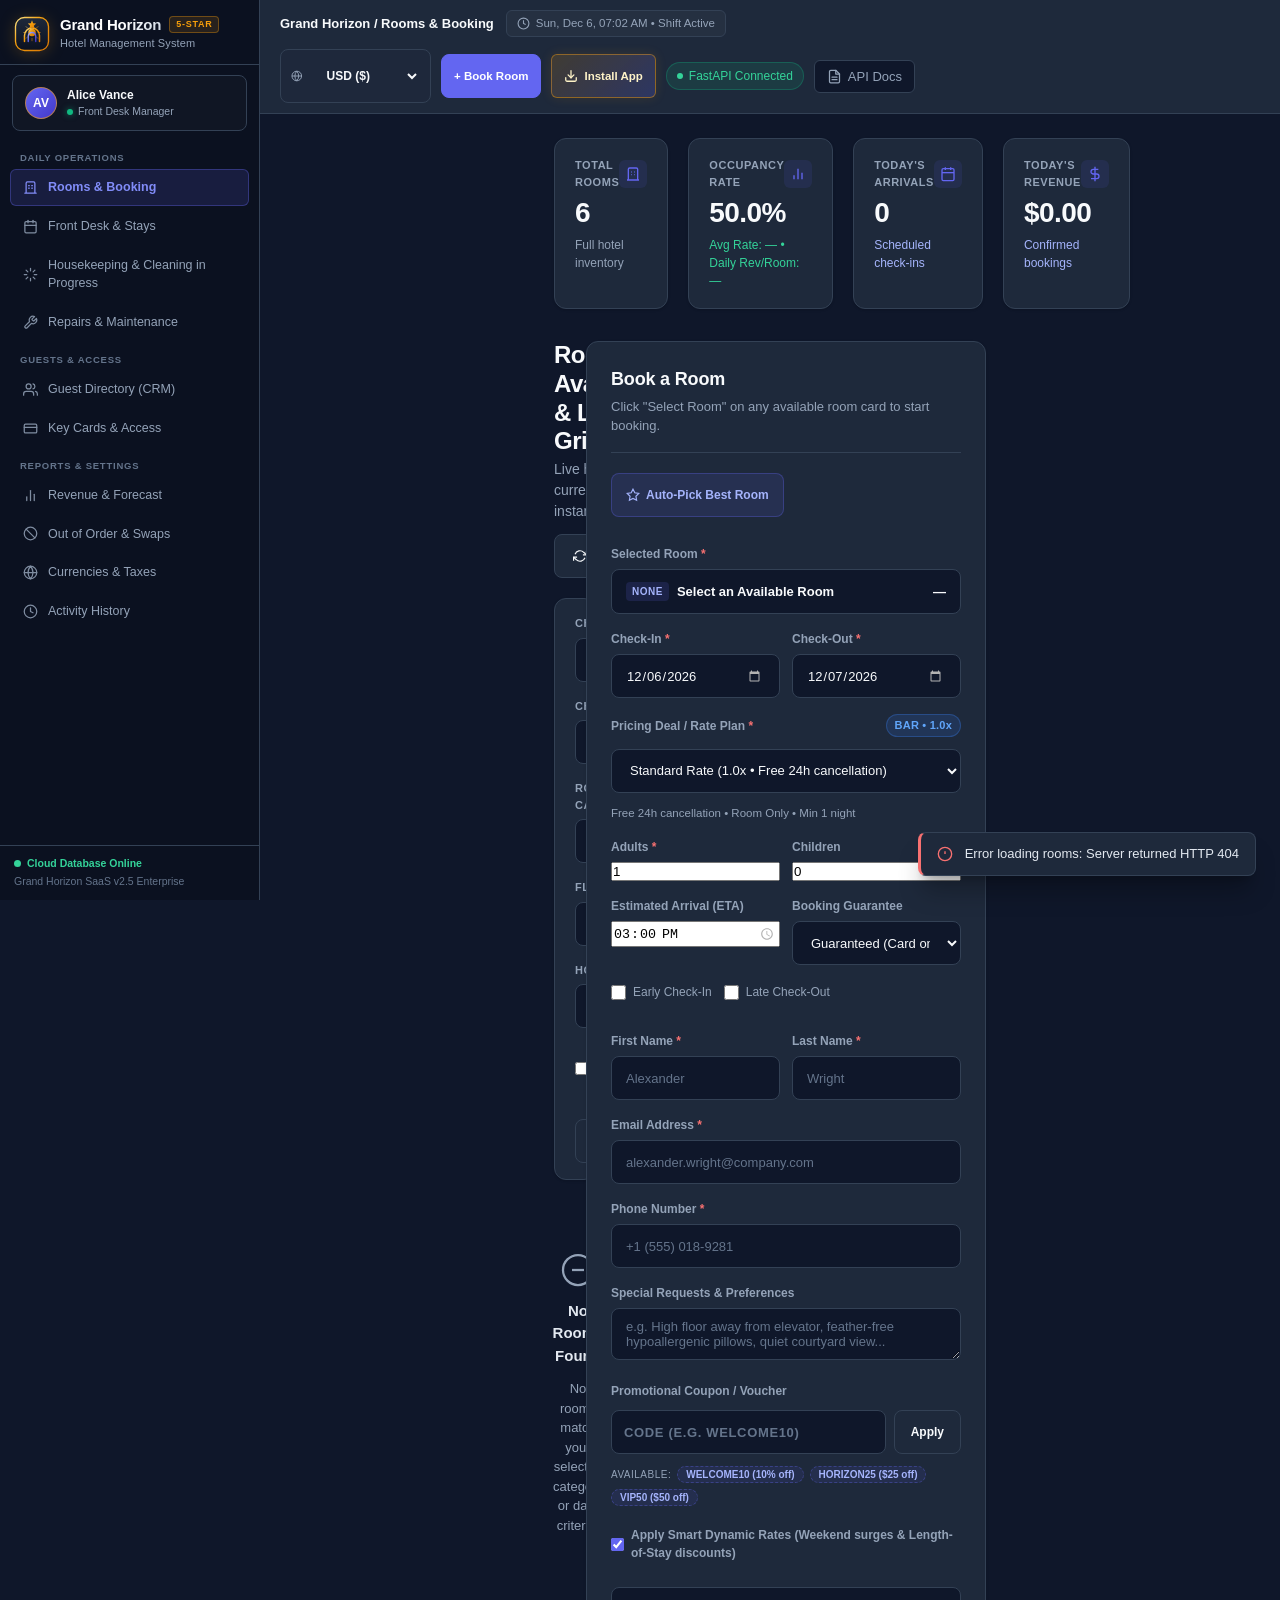
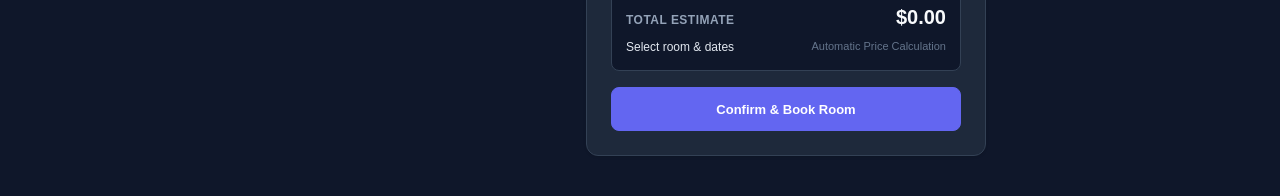
==== commit 05de1da6: "fix(views): Complete viewHousekeeping and sync public directory" ====
--- a/static/index.html
+++ b/static/index.html
@@ -97,11 +97,11 @@
             <span>Front Desk & Stays</span>
           </a>
 
-          <a class="sidebar-nav-item" data-view="viewCleaning in Progress Status" id="navCleaning in Progress Status">
+          <a class="sidebar-nav-item" data-view="viewHousekeeping" id="navHousekeeping">
             <svg width="15" height="15" viewBox="0 0 24 24" fill="none" stroke="currentColor" stroke-width="2" stroke-linecap="round" stroke-linejoin="round">
               <path d="M12 2v4m0 12v4M4.93 4.93l2.83 2.83m8.48 8.48l2.83 2.83M2 12h4m12 0h4M4.93 19.07l2.83-2.83m8.48-8.48l2.83-2.83"></path>
             </svg>
-            <span>Cleaning in Progress Status & Cleaning in Progress</span>
+            <span>Housekeeping & Cleaning in Progress</span>
           </a>
 
           <a class="sidebar-nav-item" data-view="viewMaintenance" id="navMaintenance">
@@ -380,7 +380,7 @@
             </select>
           </div>
           <div class="filter-field">
-            <label for="filterCleanliness">Cleaning in Progress Status</label>
+            <label for="filterCleanliness">Housekeeping</label>
             <select id="filterCleanliness" name="filterCleanliness">
               <option value="">All States</option>
               <option value="Inspected">Inspected (Ready)</option>
@@ -813,7 +813,7 @@
 
 <!-- VIEW 4: MAINTENANCE & REPAIRS -->
     <div class="view-section" id="viewMaintenance">
-<!-- Module 13: Maintenance Work Orders & Cleaning in Progress Status Dispatch -->
+<!-- Module 13: Maintenance Work Orders & Housekeeping Dispatch -->
     <section class="maintenance-section" id="maintenanceSection" aria-label="Maintenance Work Orders">
       <div class="reservations-header">
         <div>
@@ -866,16 +866,16 @@
         </div><!-- /viewMaintenance -->
 
 <!-- VIEW 3: HOUSEKEEPING -->
-    <div class="view-section" id="viewCleaning in Progress Status">
-<!-- Module 4: Cleaning in Progress Status & Room Status Management -->
-    <section class="housekeeping-section" id="housekeepingSection" aria-label="Cleaning in Progress Status Turnover & Quality Audits">
+    <div class="view-section" id="viewHousekeeping">
+<!-- Module 4: Housekeeping & Room Status Management -->
+    <section class="housekeeping-section" id="housekeepingSection" aria-label="Housekeeping Turnover & Quality Audits">
       <div class="reservations-header">
         <div>
-          <h2 class="panel-title">Cleaning in Progress Status & Room Turnover Operations</h2>
+          <h2 class="panel-title">Housekeeping & Room Turnover Operations</h2>
           <p class="panel-subtitle">Track clean and dirty rooms, assign cleaners, inspect rooms, and check Do Not Disturb (DND).</p>
         </div>
         <div class="crm-controls-group">
-          <!-- Cleaning in Progress Status Summary KPI Chips -->
+          <!-- Housekeeping Summary KPI Chips -->
           <div class="maintenance-kpis-wrapper">
             <span class="m-kpi-chip hk-chip-inspected"><strong id="hkKpiInspected">0</strong> Ready (Inspected)</span>
             <span class="m-kpi-chip hk-chip-clean"><strong id="hkKpiClean">0</strong> Clean</span>
@@ -921,7 +921,7 @@
       </div>
     </section>
 
-        </div><!-- /viewCleaning in Progress Status -->
+        </div><!-- /viewHousekeeping -->
 
 <!-- VIEW 6: KEY CARDS & ACCESS -->
     <div class="view-section" id="viewKeycards">
@@ -1205,7 +1205,7 @@
           </div>
           <div class="form-control">
             <label for="ticketReportedBy">Reported By</label>
-            <input type="text" id="ticketReportedBy" placeholder="Cleaning in Progress Status" value="Cleaning in Progress Status">
+            <input type="text" id="ticketReportedBy" placeholder="Housekeeping" value="Housekeeping">
           </div>
         </div>
 
@@ -1403,7 +1403,7 @@
     </div>
   </div>
 
-  <!-- Dispatch Cleaning in Progress Status Task Modal (Module 4) -->
+  <!-- Dispatch Housekeeping Task Modal (Module 4) -->
   <div id="dispatchHkTaskModal" class="modal-backdrop hidden" role="dialog" aria-modal="true">
     <div class="modal-card">
       <div class="modal-header">
@@ -1413,7 +1413,7 @@
             <polyline points="9 22 9 12 15 12 15 22"></polyline>
           </svg>
         </div>
-        <h3 class="modal-title">Dispatch Cleaning in Progress Status Assignment</h3>
+        <h3 class="modal-title">Dispatch Housekeeping Assignment</h3>
         <p class="modal-subtitle">Assign room attendant and turnover workflow standards</p>
       </div>
 
@@ -1500,7 +1500,7 @@
               <select id="kcModalType" required>
                 <option value="Guest">Guest (Single Room)</option>
                 <option value="Staff Master">Staff Master (Universal Override)</option>
-                <option value="Cleaning in Progress Status">Cleaning in Progress Status Assigned Cleaner</option>
+                <option value="Housekeeping">Housekeeping Assigned Cleaner</option>
                 <option value="Maintenance">Maintenance Technician</option>
                 <option value="Emergency Override">Emergency Override</option>
               </select>
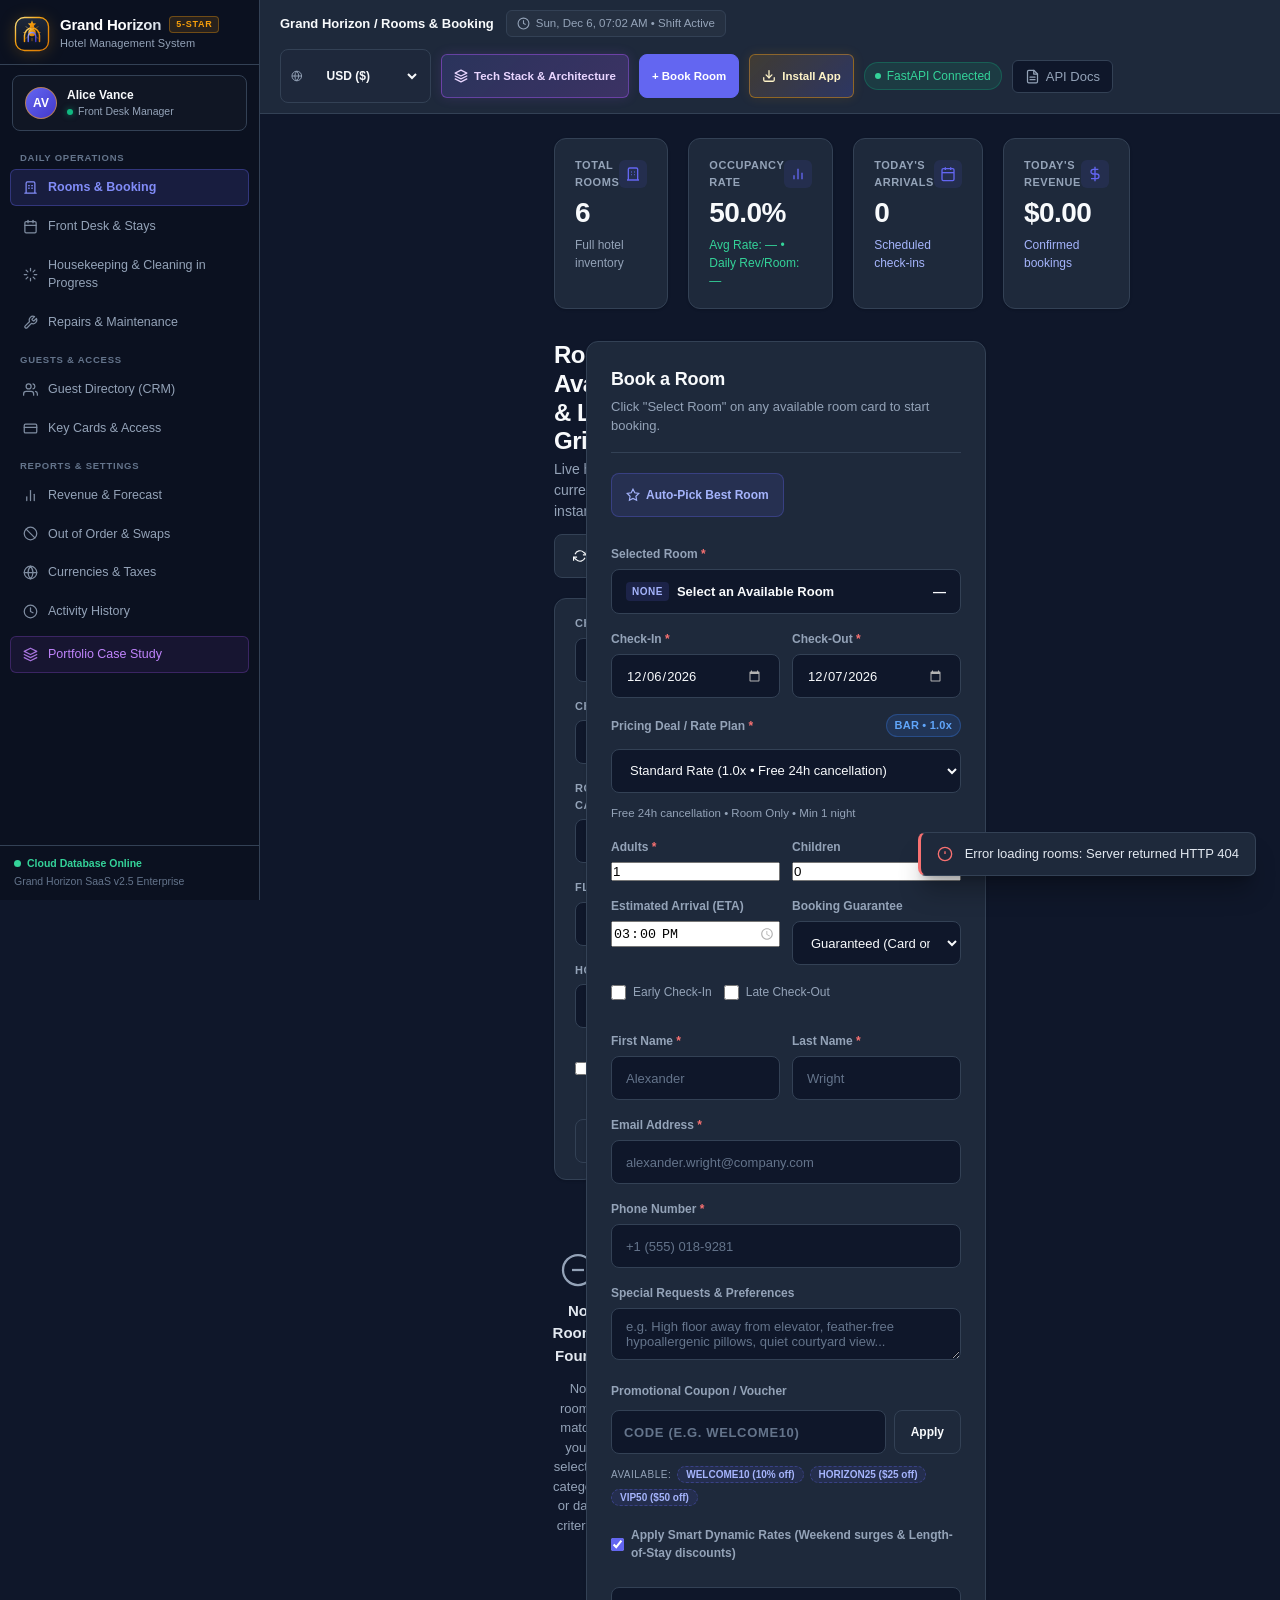
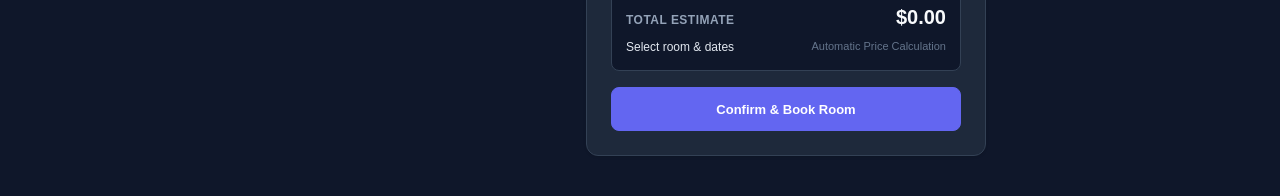
==== commit 2901287b: "feat(portfolio): Add interactive Full-Stack Case Study modal, live API telemetry, recruiter demo pre" ====
--- a/static/index.html
+++ b/static/index.html
@@ -164,6 +164,15 @@
             </svg>
             <span>Activity History</span>
           </a>
+
+          <a class="sidebar-nav-item" id="navSidebarTechStack" href="javascript:void(0);" style="color: #c084fc; background: rgba(168, 85, 247, 0.08); border: 1px solid rgba(168, 85, 247, 0.25); margin-top: 6px;">
+            <svg width="15" height="15" viewBox="0 0 24 24" fill="none" stroke="currentColor" stroke-width="2" stroke-linecap="round" stroke-linejoin="round">
+              <polygon points="12 2 2 7 12 12 22 7 12 2"></polygon>
+              <polyline points="2 17 12 22 22 17"></polyline>
+              <polyline points="2 12 12 17 22 12"></polyline>
+            </svg>
+            <span>Portfolio Case Study</span>
+          </a>
         </nav>
       </div>
 
@@ -232,6 +241,15 @@
 
           <button id="btnOpenAnalyticsModal" class="btn btn-secondary" style="font-size: 11.5px; padding: 5px 10px; display: none;" title="Revenue Analytics">
             Revenue Analytics
+          </button>
+
+          <button id="btnOpenTechStackModal" class="btn btn-portfolio-badge" style="font-size: 11.5px; padding: 5px 12px;" title="View Full-Stack System Architecture, Tech Stack & Engineering Highlights">
+            <svg width="14" height="14" viewBox="0 0 24 24" fill="none" stroke="currentColor" stroke-width="2.2" stroke-linecap="round" stroke-linejoin="round">
+              <polygon points="12 2 2 7 12 12 22 7 12 2"></polygon>
+              <polyline points="2 17 12 22 22 17"></polyline>
+              <polyline points="2 12 12 17 22 12"></polyline>
+            </svg>
+            <span>Tech Stack & Architecture</span>
           </button>
 
           <button id="btnQuickNewBooking" class="btn btn-primary" style="font-size: 11.5px; padding: 5px 12px; gap: 5px;" title="Book a new room">
@@ -2224,6 +2242,170 @@
     </div>
   </div>
 
+  <!-- Portfolio Showcase & Full-Stack Architecture Modal -->
+  <div id="techStackModal" class="modal-overlay" style="display: none; align-items: center; justify-content: center;" role="dialog" aria-modal="true" aria-labelledby="techStackTitle">
+    <div class="modal-card" style="max-width: 780px; width: 94%; max-height: 90vh; overflow-y: auto;">
+      <div class="modal-header">
+        <div style="display: flex; align-items: center; gap: 10px;">
+          <div style="width: 40px; height: 40px; border-radius: 10px; background: linear-gradient(135deg, rgba(99,102,241,0.2), rgba(168,85,247,0.25)); border: 1px solid rgba(168,85,247,0.4); display: flex; align-items: center; justify-content: center; color: #c084fc;">
+            <svg width="22" height="22" viewBox="0 0 24 24" fill="none" stroke="currentColor" stroke-width="2" stroke-linecap="round" stroke-linejoin="round">
+              <polygon points="12 2 2 7 12 12 22 7 12 2"></polygon>
+              <polyline points="2 17 12 22 22 17"></polyline>
+              <polyline points="2 12 12 17 22 12"></polyline>
+            </svg>
+          </div>
+          <div>
+            <h3 id="techStackTitle" style="font-size: 16.5px; font-weight: 700; margin: 0; color: var(--text-high-contrast);">Full-Stack System Architecture & Case Study</h3>
+            <span style="font-size: 12px; color: var(--text-muted);">Engineering Blueprint • Tech Stack Breakdown • Interactive Demos</span>
+          </div>
+        </div>
+        <button type="button" class="modal-close-btn" id="btnCloseTechStackModal" aria-label="Close dialog">&times;</button>
+      </div>
+
+      <div class="modal-body" style="padding: 20px;">
+        <!-- Executive Summary -->
+        <p style="font-size: 13px; color: var(--text-body); line-height: 1.6; margin-bottom: 14px;">
+          <strong>Grand Horizon PMS</strong> is a production-grade, cloud-deployed Hotel Property Management System engineered with Python FastAPI, PostgreSQL (Supabase), and modern Vanilla ES6+ Web Components. Built to deliver sub-50ms query execution, offline-first PWA resilience, and strict ACID transaction integrity.
+        </p>
+
+        <!-- Live Telemetry Grid -->
+        <div class="portfolio-telemetry-grid">
+          <div class="telemetry-card">
+            <div class="telemetry-label">API Latency</div>
+            <div class="telemetry-val" id="telemetryLatency" style="color: #34d399;">Pinging...</div>
+          </div>
+          <div class="telemetry-card">
+            <div class="telemetry-label">Automated Tests</div>
+            <div class="telemetry-val" style="color: #38bdf8;">122/122 Passed</div>
+          </div>
+          <div class="telemetry-card">
+            <div class="telemetry-label">REST Endpoints</div>
+            <div class="telemetry-val" style="color: #a855f7;">48 Endpoints</div>
+          </div>
+          <div class="telemetry-card">
+            <div class="telemetry-label">Relational Tables</div>
+            <div class="telemetry-val" style="color: #f59e0b;">14 Tables (3NF)</div>
+          </div>
+        </div>
+
+        <!-- Tier 1: Frontend Architecture -->
+        <div class="portfolio-layer-card">
+          <div class="portfolio-layer-header">
+            <div class="portfolio-layer-title">
+              <svg width="16" height="16" viewBox="0 0 24 24" fill="none" stroke="currentColor" stroke-width="2"><polyline points="16 18 22 12 16 6"></polyline><polyline points="8 6 2 12 8 18"></polyline></svg>
+              Frontend Client Layer
+            </div>
+            <div class="portfolio-layer-badges">
+              <span class="portfolio-tag">Vanilla JS ES6+</span>
+              <span class="portfolio-tag">PWA Service Worker</span>
+              <span class="portfolio-tag">CSS Custom Tokens</span>
+            </div>
+          </div>
+          <p style="font-size: 12px; color: var(--text-muted); line-height: 1.5; margin: 0;">
+            Zero framework overhead (0kb React/Vue bloat) delivering instant First Contentful Paint (<0.4s). Implements Service Worker stale-while-revalidate offline caching, Web App Manifest for native desktop/mobile installs, and accessible semantic HTML5.
+          </p>
+        </div>
+
+        <!-- Tier 2: Backend Architecture -->
+        <div class="portfolio-layer-card">
+          <div class="portfolio-layer-header">
+            <div class="portfolio-layer-title">
+              <svg width="16" height="16" viewBox="0 0 24 24" fill="none" stroke="currentColor" stroke-width="2"><rect x="2" y="2" width="20" height="8" rx="2" ry="2"></rect><rect x="2" y="14" width="20" height="8" rx="2" ry="2"></rect><line x1="6" y1="6" x2="6.01" y2="6"></line><line x1="6" y1="18" x2="6.01" y2="18"></line></svg>
+              Backend REST API Layer
+            </div>
+            <div class="portfolio-layer-badges">
+              <span class="portfolio-tag">Python 3.14</span>
+              <span class="portfolio-tag">FastAPI</span>
+              <span class="portfolio-tag">Pydantic v2</span>
+              <span class="portfolio-tag">ASGI</span>
+            </div>
+          </div>
+          <p style="font-size: 12px; color: var(--text-muted); line-height: 1.5; margin: 0;">
+            Asynchronous Python REST API utilizing Pydantic v2 for strict type safety and schema validation. Features lifespan initialization, GZip compression middleware, CORS enforcement, and automated OpenAPI 3.1 / Swagger documentation.
+          </p>
+        </div>
+
+        <!-- Tier 3: Database & Data Integrity Layer -->
+        <div class="portfolio-layer-card">
+          <div class="portfolio-layer-header">
+            <div class="portfolio-layer-title">
+              <svg width="16" height="16" viewBox="0 0 24 24" fill="none" stroke="currentColor" stroke-width="2"><ellipse cx="12" cy="5" rx="9" ry="3"></ellipse><path d="M21 12c0 1.66-4 3-9 3s-9-1.34-9-3"></path><path d="M3 5v14c0 1.66 4 3 9 3s9-1.34 9-3V5"></path></svg>
+              Database & Transaction Layer
+            </div>
+            <div class="portfolio-layer-badges">
+              <span class="portfolio-tag">Supabase PostgreSQL</span>
+              <span class="portfolio-tag">SQLite (Dev)</span>
+              <span class="portfolio-tag">ACID Transactions</span>
+            </div>
+          </div>
+          <p style="font-size: 12px; color: var(--text-muted); line-height: 1.5; margin: 0;">
+            Dual database strategy: High-availability managed PostgreSQL on Supabase in production and zero-dependency SQLite for fast local development and CI testing. Strict relational constraints preventing double-booking race conditions with immutable audit logs.
+          </p>
+        </div>
+
+        <!-- Tier 4: DevOps & Cloud Infrastructure -->
+        <div class="portfolio-layer-card">
+          <div class="portfolio-layer-header">
+            <div class="portfolio-layer-title">
+              <svg width="16" height="16" viewBox="0 0 24 24" fill="none" stroke="currentColor" stroke-width="2"><path d="M18 10h-1.26A8 8 0 1 0 9 20h9a5 5 0 0 0 0-10z"></path></svg>
+              Cloud & DevOps Delivery
+            </div>
+            <div class="portfolio-layer-badges">
+              <span class="portfolio-tag">Vercel Serverless</span>
+              <span class="portfolio-tag">Edge CDN</span>
+              <span class="portfolio-tag">GitHub CI/CD</span>
+            </div>
+          </div>
+          <p style="font-size: 12px; color: var(--text-muted); line-height: 1.5; margin: 0;">
+            Automated git-push deployment with Vercel Serverless Python functions, distributed Edge caching, and automated pre-flight health checks.
+          </p>
+        </div>
+
+        <!-- Recruiter / Interviewer Demo Presets -->
+        <div style="margin-top: 18px;">
+          <h4 style="font-size: 13px; font-weight: 700; color: var(--text-high-contrast); margin-bottom: 4px;">Interactive Recruiter Demos (1-Click Test Workflows):</h4>
+          <span style="font-size: 11.5px; color: var(--text-muted);">Click any demo scenario to test live features across the system:</span>
+          
+          <div class="demo-action-grid">
+            <button type="button" class="demo-action-btn" id="btnDemoAutoAssign">
+              <div style="font-size: 12.5px; font-weight: 600; color: #818cf8;">⚡ 1. Auto-Pick Optimal Suite</div>
+              <div style="font-size: 11px; color: var(--text-muted); margin-top: 2px;">Tests allocation algorithm & pricing calculation</div>
+            </button>
+
+            <button type="button" class="demo-action-btn" id="btnDemoKeycardTap">
+              <div style="font-size: 12.5px; font-weight: 600; color: #34d399;">🔑 2. Test Key Card Door Tap</div>
+              <div style="font-size: 11px; color: var(--text-muted); margin-top: 2px;">Simulates physical RFID door scanner & logs event</div>
+            </button>
+
+            <button type="button" class="demo-action-btn" id="btnDemoRevenue">
+              <div style="font-size: 12.5px; font-weight: 600; color: #f59e0b;">📈 3. Revenue Forecast & Yield</div>
+              <div style="font-size: 11px; color: var(--text-muted); margin-top: 2px;">Opens 30-day pacing model & category RevPAR</div>
+            </button>
+
+            <button type="button" class="demo-action-btn" id="btnDemoAudit">
+              <div style="font-size: 12.5px; font-weight: 600; color: #38bdf8;">📜 4. Review Compliance Log</div>
+              <div style="font-size: 11px; color: var(--text-muted); margin-top: 2px;">Inspects live staff activity & room audit records</div>
+            </button>
+          </div>
+        </div>
+
+        <!-- Links Footer -->
+        <div style="margin-top: 20px; padding-top: 14px; border-top: 1px solid var(--border-subtle); display: flex; align-items: center; justify-content: space-between; flex-wrap: wrap; gap: 10px;">
+          <div style="display: flex; gap: 12px; font-size: 12px;">
+            <a href="https://github.com/connect2waqas/grand-horizon-pms" target="_blank" class="nav-link" style="padding: 5px 12px;">
+              <svg width="14" height="14" viewBox="0 0 24 24" fill="none" stroke="currentColor" stroke-width="2"><path d="M9 19c-5 1.5-5-2.5-7-3m14 6v-3.87a3.37 3.37 0 0 0-.94-2.61c3.14-.35 6.44-1.54 6.44-7A5.44 5.44 0 0 0 20 4.77 5.07 5.07 0 0 0 19.91 1S18.73.65 16 2.48a13.38 13.38 0 0 0-7 0C6.27.65 5.09 1 5.09 1A5.07 5.07 0 0 0 5 4.77a5.44 5.44 0 0 0-1.5 3.78c0 5.42 3.3 6.61 6.44 7A3.37 3.37 0 0 0 9 18.13V22"></path></svg>
+              GitHub Source
+            </a>
+            <a href="/docs" target="_blank" class="nav-link" style="padding: 5px 12px;">
+              Swagger API Docs
+            </a>
+          </div>
+          <button type="button" id="btnDismissTechStackModal" class="btn btn-secondary" style="font-size: 12px; padding: 6px 16px;">Close Showcase</button>
+        </div>
+      </div>
+    </div>
+  </div>
+
   <script src="app.js" defer></script>
 </body>
 </html>
--- a/static/style.css
+++ b/static/style.css
@@ -3485,3 +3485,127 @@
   }
 }
 
+/* ==============================================================================
+   Portfolio Project Showcase & Architecture Modal
+   ============================================================================== */
+.btn-portfolio-badge {
+  background: linear-gradient(135deg, rgba(99, 102, 241, 0.18) 0%, rgba(168, 85, 247, 0.22) 100%);
+  border: 1px solid rgba(168, 85, 247, 0.45);
+  color: #e9d5ff;
+  font-weight: 600;
+  border-radius: var(--radius-sm);
+  cursor: pointer;
+  transition: var(--transition-standard);
+  display: inline-flex;
+  align-items: center;
+  gap: 6px;
+  box-shadow: 0 0 12px rgba(168, 85, 247, 0.15);
+}
+
+.btn-portfolio-badge:hover {
+  background: linear-gradient(135deg, rgba(99, 102, 241, 0.28) 0%, rgba(168, 85, 247, 0.35) 100%);
+  border-color: #c084fc;
+  box-shadow: 0 0 16px rgba(168, 85, 247, 0.3);
+  transform: translateY(-1px);
+}
+
+.portfolio-telemetry-grid {
+  display: grid;
+  grid-template-columns: repeat(auto-fit, minmax(130px, 1fr));
+  gap: 10px;
+  margin: 14px 0 18px;
+}
+
+.telemetry-card {
+  background: rgba(255, 255, 255, 0.03);
+  border: 1px solid var(--border-subtle);
+  border-radius: var(--radius-md);
+  padding: 10px 12px;
+  text-align: center;
+}
+
+.telemetry-val {
+  font-size: 17px;
+  font-weight: 700;
+  color: #38bdf8;
+  margin-top: 2px;
+}
+
+.telemetry-label {
+  font-size: 10px;
+  text-transform: uppercase;
+  letter-spacing: 0.04em;
+  color: var(--text-muted);
+}
+
+.portfolio-layer-card {
+  background: rgba(255, 255, 255, 0.02);
+  border: 1px solid var(--border-subtle);
+  border-radius: var(--radius-md);
+  padding: 12px 14px;
+  margin-bottom: 10px;
+  transition: var(--transition-standard);
+}
+
+.portfolio-layer-card:hover {
+  border-color: var(--brand-primary);
+  background: rgba(255, 255, 255, 0.04);
+}
+
+.portfolio-layer-header {
+  display: flex;
+  align-items: center;
+  justify-content: space-between;
+  margin-bottom: 6px;
+}
+
+.portfolio-layer-title {
+  font-size: 13px;
+  font-weight: 700;
+  color: var(--text-high-contrast);
+  display: flex;
+  align-items: center;
+  gap: 8px;
+}
+
+.portfolio-layer-badges {
+  display: flex;
+  gap: 6px;
+  flex-wrap: wrap;
+}
+
+.portfolio-tag {
+  font-size: 10px;
+  padding: 2px 7px;
+  border-radius: 4px;
+  background: rgba(99, 102, 241, 0.15);
+  color: #a5b4fc;
+  border: 1px solid rgba(99, 102, 241, 0.3);
+  font-weight: 600;
+}
+
+.demo-action-grid {
+  display: grid;
+  grid-template-columns: repeat(auto-fit, minmax(180px, 1fr));
+  gap: 10px;
+  margin-top: 12px;
+}
+
+.demo-action-btn {
+  background: rgba(255, 255, 255, 0.03);
+  border: 1px solid var(--border-subtle);
+  border-radius: var(--radius-md);
+  padding: 10px 12px;
+  text-align: left;
+  cursor: pointer;
+  color: var(--text-body);
+  transition: var(--transition-standard);
+}
+
+.demo-action-btn:hover {
+  border-color: #a855f7;
+  background: rgba(168, 85, 247, 0.08);
+  transform: translateY(-1px);
+}
+
+
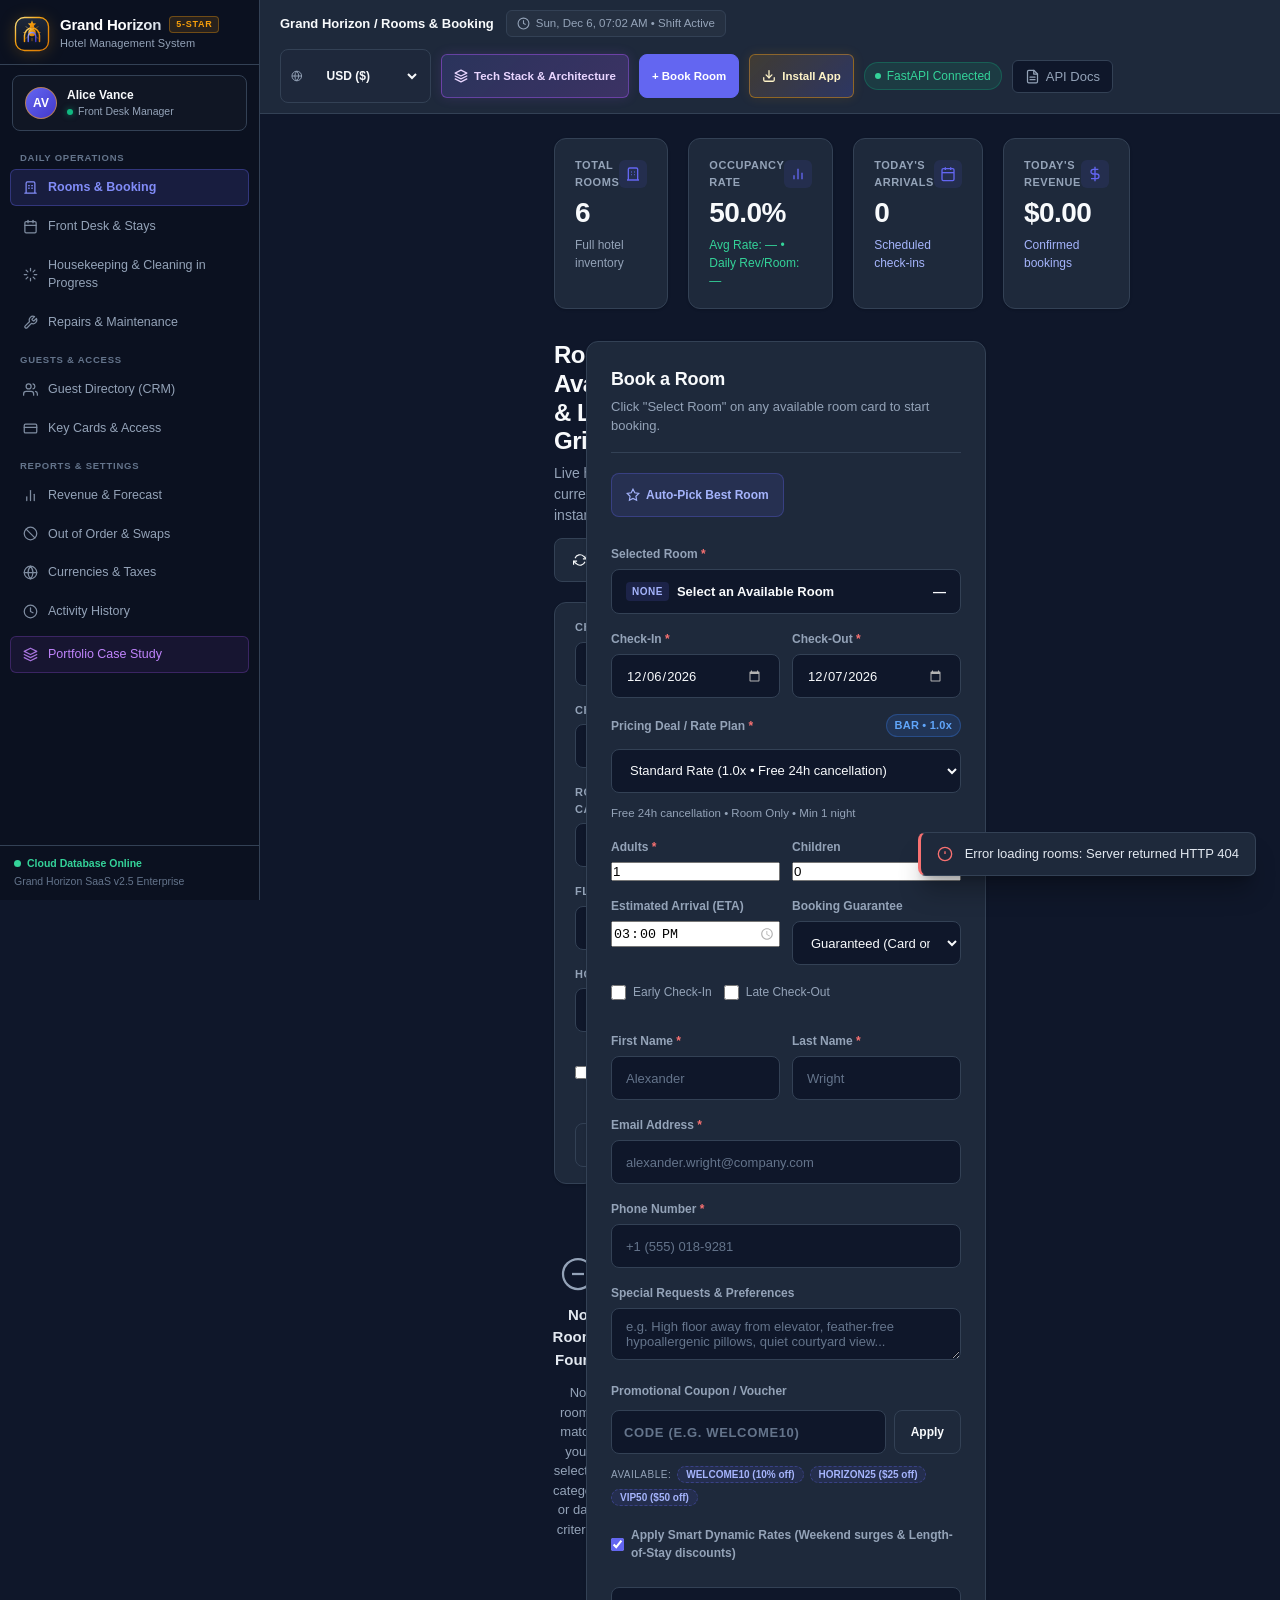
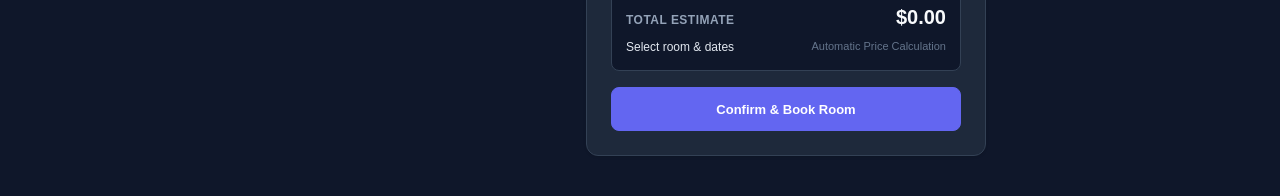
==== commit edac798a: "feat(responsive): Complete cross-device responsive engine, mobile drawer close, fluid layouts, touch" ====
--- a/static/index.html
+++ b/static/index.html
@@ -63,6 +63,7 @@
             </div>
             <span class="brand-subtitle" style="font-size: 11px;">Hotel Management System</span>
           </div>
+          <button id="btnSidebarClose" class="btn-sidebar-close" aria-label="Close navigation menu" title="Close menu">&times;</button>
         </div>
 
         <!-- Staff Profile Card -->
@@ -897,8 +898,8 @@
           <div class="maintenance-kpis-wrapper">
             <span class="m-kpi-chip hk-chip-inspected"><strong id="hkKpiInspected">0</strong> Ready (Inspected)</span>
             <span class="m-kpi-chip hk-chip-clean"><strong id="hkKpiClean">0</strong> Clean</span>
-            <span class="m-kpi-chip hk-chip-dirty"><strong id="hkKpiNeeds Cleaning in Progress">0</strong> Needs Cleaning in Progress</span>
-            <span class="m-kpi-chip hk-chip-cleaning"><strong id="hkKpiCleaning in Progress">0</strong> Cleaning in Progress</span>
+            <span class="m-kpi-chip hk-chip-dirty"><strong id="hkKpiDirty">0</strong> Needs Cleaning</span>
+            <span class="m-kpi-chip hk-chip-cleaning"><strong id="hkKpiCleaning">0</strong> In Progress</span>
             <span class="m-kpi-chip hk-chip-urgent"><strong id="hkKpiUrgent">0</strong> Rush / VIP</span>
             <span class="m-kpi-chip hk-chip-dnd"><strong id="hkKpiDnd">0</strong> Do Not Disturb</span>
           </div>
@@ -910,7 +911,7 @@
             <button class="tab-btn" data-status="Cleaned">Cleaned</button>
             <button class="tab-btn" data-status="Inspected">Inspected</button>
           </div>
-          <button id="btnOpenNewHkTaskModal" class="btn btn-primary" style="font-size: 12px; padding: 7px 14px;">+ Dispatch Cleaning in Progress Task</button>
+          <button id="btnOpenNewHkTaskModal" class="btn btn-primary" style="font-size: 12px; padding: 7px 14px;">+ Dispatch Cleaning Task</button>
         </div>
       </div>
 
@@ -1468,8 +1469,8 @@
           </div>
 
           <div class="form-control">
-            <label for="hkModalAssigned Cleaner">Room # Assigned Cleaner</label>
-            <select id="hkModalAssigned Cleaner">
+            <label for="hkModalAttendant">Room Attendant / Cleaner</label>
+            <select id="hkModalAttendant">
               <option value="Maria Santos">Maria Santos (Lead Assigned Cleaner)</option>
               <option value="David Kim">David Kim (Floor Supervisor)</option>
               <option value="Elena Rostova">Elena Rostova (VIP Suites Specialist)</option>
--- a/static/style.css
+++ b/static/style.css
@@ -3608,4 +3608,370 @@
   transform: translateY(-1px);
 }
 
-
+/* ==============================================================================
+   Senior Full-Stack Responsive Architecture & Cross-Device Flexibility Engine
+   ============================================================================== */
+
+/* 1. Mobile Drawer Close Button */
+.btn-sidebar-close {
+  display: none;
+  background: transparent;
+  border: 1px solid var(--border-subtle);
+  color: var(--text-muted);
+  font-size: 20px;
+  line-height: 1;
+  cursor: pointer;
+  padding: 4px 8px;
+  border-radius: var(--radius-sm);
+  margin-left: auto;
+  transition: var(--transition-standard);
+}
+
+.btn-sidebar-close:hover {
+  color: var(--text-high-contrast);
+  background: rgba(255, 255, 255, 0.08);
+  border-color: var(--border-hover);
+}
+
+@media (max-width: 1024px) {
+  .btn-sidebar-close {
+    display: inline-flex;
+    align-items: center;
+    justify-content: center;
+  }
+}
+
+/* 2. Top Navigation Bar Responsiveness */
+@media (max-width: 768px) {
+  .app-topbar {
+    padding: 8px 12px;
+    gap: 8px;
+  }
+
+  .topbar-left {
+    gap: 8px;
+    flex: 1;
+    min-width: 0;
+  }
+
+  .topbar-breadcrumb {
+    font-size: 11.5px;
+    white-space: nowrap;
+    overflow: hidden;
+    text-overflow: ellipsis;
+    max-width: 160px;
+  }
+
+  .topbar-clock {
+    display: none;
+  }
+
+  .topbar-right {
+    gap: 6px;
+    flex-wrap: wrap;
+    justify-content: flex-end;
+  }
+
+  #apiStatusBadge,
+  .app-topbar .nav-link {
+    display: none;
+  }
+}
+
+@media (max-width: 480px) {
+  .topbar-breadcrumb {
+    max-width: 110px;
+    font-size: 11px;
+  }
+
+  .currency-selector-badge select {
+    font-size: 10.5px;
+    padding: 3px 6px;
+  }
+
+  .btn-portfolio-badge {
+    padding: 4px 8px;
+    font-size: 10.5px;
+  }
+  
+  #btnQuickNewBooking {
+    padding: 4px 8px;
+    font-size: 10.5px;
+  }
+  
+  #btnInstallPWA {
+    padding: 4px 8px;
+    font-size: 10.5px;
+  }
+}
+
+/* 3. Section Headers & Controls Layout */
+.reservations-header {
+  display: flex;
+  justify-content: space-between;
+  align-items: flex-end;
+  gap: 16px;
+  flex-wrap: wrap;
+  margin-bottom: 20px;
+}
+
+@media (max-width: 768px) {
+  .reservations-header {
+    flex-direction: column;
+    align-items: stretch;
+    gap: 14px;
+    margin-bottom: 16px;
+  }
+
+  .crm-controls-group {
+    width: 100%;
+    flex-direction: column;
+    align-items: stretch;
+    gap: 10px;
+  }
+
+  .crm-search-wrapper {
+    width: 100%;
+    max-width: 100%;
+  }
+
+  .crm-search-wrapper input {
+    width: 100%;
+  }
+
+  .btn-new-guest,
+  .btn-new-ticket,
+  .btn-new-hk-task,
+  #btnOpenDoorTapModal,
+  #btnOpenIssueCardModal {
+    width: 100%;
+    justify-content: center;
+  }
+}
+
+/* 4. Horizontal Responsive Tab Bars */
+.reservations-filter-tabs {
+  display: flex;
+  gap: 4px;
+  background-color: var(--canvas-bg);
+  padding: 4px;
+  border-radius: var(--radius-md);
+  border: 1px solid var(--border-subtle);
+  overflow-x: auto;
+  -webkit-overflow-scrolling: touch;
+  scrollbar-width: none;
+  max-width: 100%;
+}
+
+.reservations-filter-tabs::-webkit-scrollbar {
+  display: none;
+}
+
+.reservations-filter-tabs .tab-btn {
+  flex-shrink: 0;
+  white-space: nowrap;
+}
+
+/* 5. 2-Column Responsive Form Grids & Rows */
+.form-grid-2 {
+  display: grid;
+  grid-template-columns: repeat(2, 1fr);
+  gap: 12px;
+}
+
+@media (max-width: 600px) {
+  .form-grid-2 {
+    grid-template-columns: 1fr;
+    gap: 10px;
+  }
+}
+
+@media (max-width: 560px) {
+  .form-row {
+    flex-direction: column;
+    gap: 10px;
+  }
+}
+
+/* 6. Heading Text Box & Aside Structure */
+.heading-text {
+  display: flex;
+  flex-direction: column;
+  gap: 4px;
+}
+
+.booking-section {
+  width: 100%;
+}
+
+@media (max-width: 1024px) {
+  .booking-panel {
+    position: static;
+    margin-top: 12px;
+  }
+}
+
+/* 7. Universal Modal Responsiveness Engine */
+.modal-backdrop,
+.modal-overlay {
+  position: fixed;
+  inset: 0;
+  background-color: rgba(15, 23, 42, 0.82);
+  backdrop-filter: blur(5px);
+  -webkit-backdrop-filter: blur(5px);
+  z-index: 100;
+  display: flex;
+  align-items: center;
+  justify-content: center;
+  padding: 12px;
+  overflow-y: auto;
+  overscroll-behavior: contain;
+}
+
+.modal-backdrop.hidden,
+.modal-overlay[style*="display: none"] {
+  display: none !important;
+}
+
+.modal-card,
+.modal-content {
+  background-color: var(--surface-bg);
+  border: 1px solid var(--border-subtle);
+  border-radius: var(--radius-lg);
+  padding: 24px;
+  max-width: 480px;
+  width: 100%;
+  box-shadow: var(--shadow-modal);
+  max-height: calc(100vh - 24px);
+  overflow-y: auto;
+  overscroll-behavior: contain;
+  position: relative;
+  display: flex;
+  flex-direction: column;
+}
+
+@media (max-width: 640px) {
+  .modal-card,
+  .modal-content {
+    padding: 16px 14px;
+    max-width: 100%;
+    border-radius: var(--radius-md);
+  }
+
+  .modal-header {
+    margin-bottom: 14px;
+  }
+
+  .modal-title {
+    font-size: 16px;
+  }
+
+  .modal-subtitle {
+    font-size: 12px;
+  }
+}
+
+.modal-card-wide,
+.modal-card.modal-lg,
+.modal-content {
+  max-width: 840px;
+  width: 100%;
+}
+
+.modal-body {
+  flex: 1;
+  overflow-y: auto;
+}
+
+.modal-footer {
+  display: flex;
+  align-items: center;
+  justify-content: flex-end;
+  gap: 10px;
+  margin-top: 20px;
+  padding-top: 14px;
+  border-top: 1px solid var(--border-subtle);
+  flex-wrap: wrap;
+}
+
+@media (max-width: 480px) {
+  .modal-footer {
+    gap: 8px;
+  }
+  
+  .modal-footer .btn {
+    flex: 1 1 auto;
+    text-align: center;
+    justify-content: center;
+  }
+}
+
+.btn-close,
+.modal-close-btn {
+  background: transparent;
+  border: 1px solid var(--border-subtle);
+  color: var(--text-muted);
+  width: 28px;
+  height: 28px;
+  border-radius: var(--radius-sm);
+  display: inline-flex;
+  align-items: center;
+  justify-content: center;
+  cursor: pointer;
+  font-size: 16px;
+  line-height: 1;
+  transition: var(--transition-standard);
+}
+
+.btn-close:hover,
+.modal-close-btn:hover {
+  color: var(--text-high-contrast);
+  background: rgba(255, 255, 255, 0.08);
+  border-color: var(--border-hover);
+}
+
+/* 8. Responsive Data Tables Engine */
+.reservations-table-wrapper,
+.table-responsive-wrapper {
+  margin-top: 16px;
+  width: 100%;
+  overflow-x: auto;
+  -webkit-overflow-scrolling: touch;
+  border: 1px solid var(--border-subtle);
+  border-radius: var(--radius-lg);
+  background: var(--surface-bg);
+  box-shadow: var(--shadow-card);
+}
+
+.reservations-table {
+  width: 100%;
+  min-width: 740px;
+  border-collapse: collapse;
+  font-size: 13px;
+  text-align: left;
+}
+
+.reservations-table th,
+.reservations-table td {
+  white-space: nowrap;
+}
+
+.reservations-table td:nth-child(2),
+.reservations-table td:nth-child(5),
+.reservations-table td:last-child {
+  white-space: normal;
+}
+
+/* 9. Touch-Friendly Target Standards */
+@media (pointer: coarse) {
+  button, 
+  .tab-btn, 
+  .sidebar-nav-item, 
+  input, 
+  select {
+    min-height: 40px;
+  }
+}
+
+
+
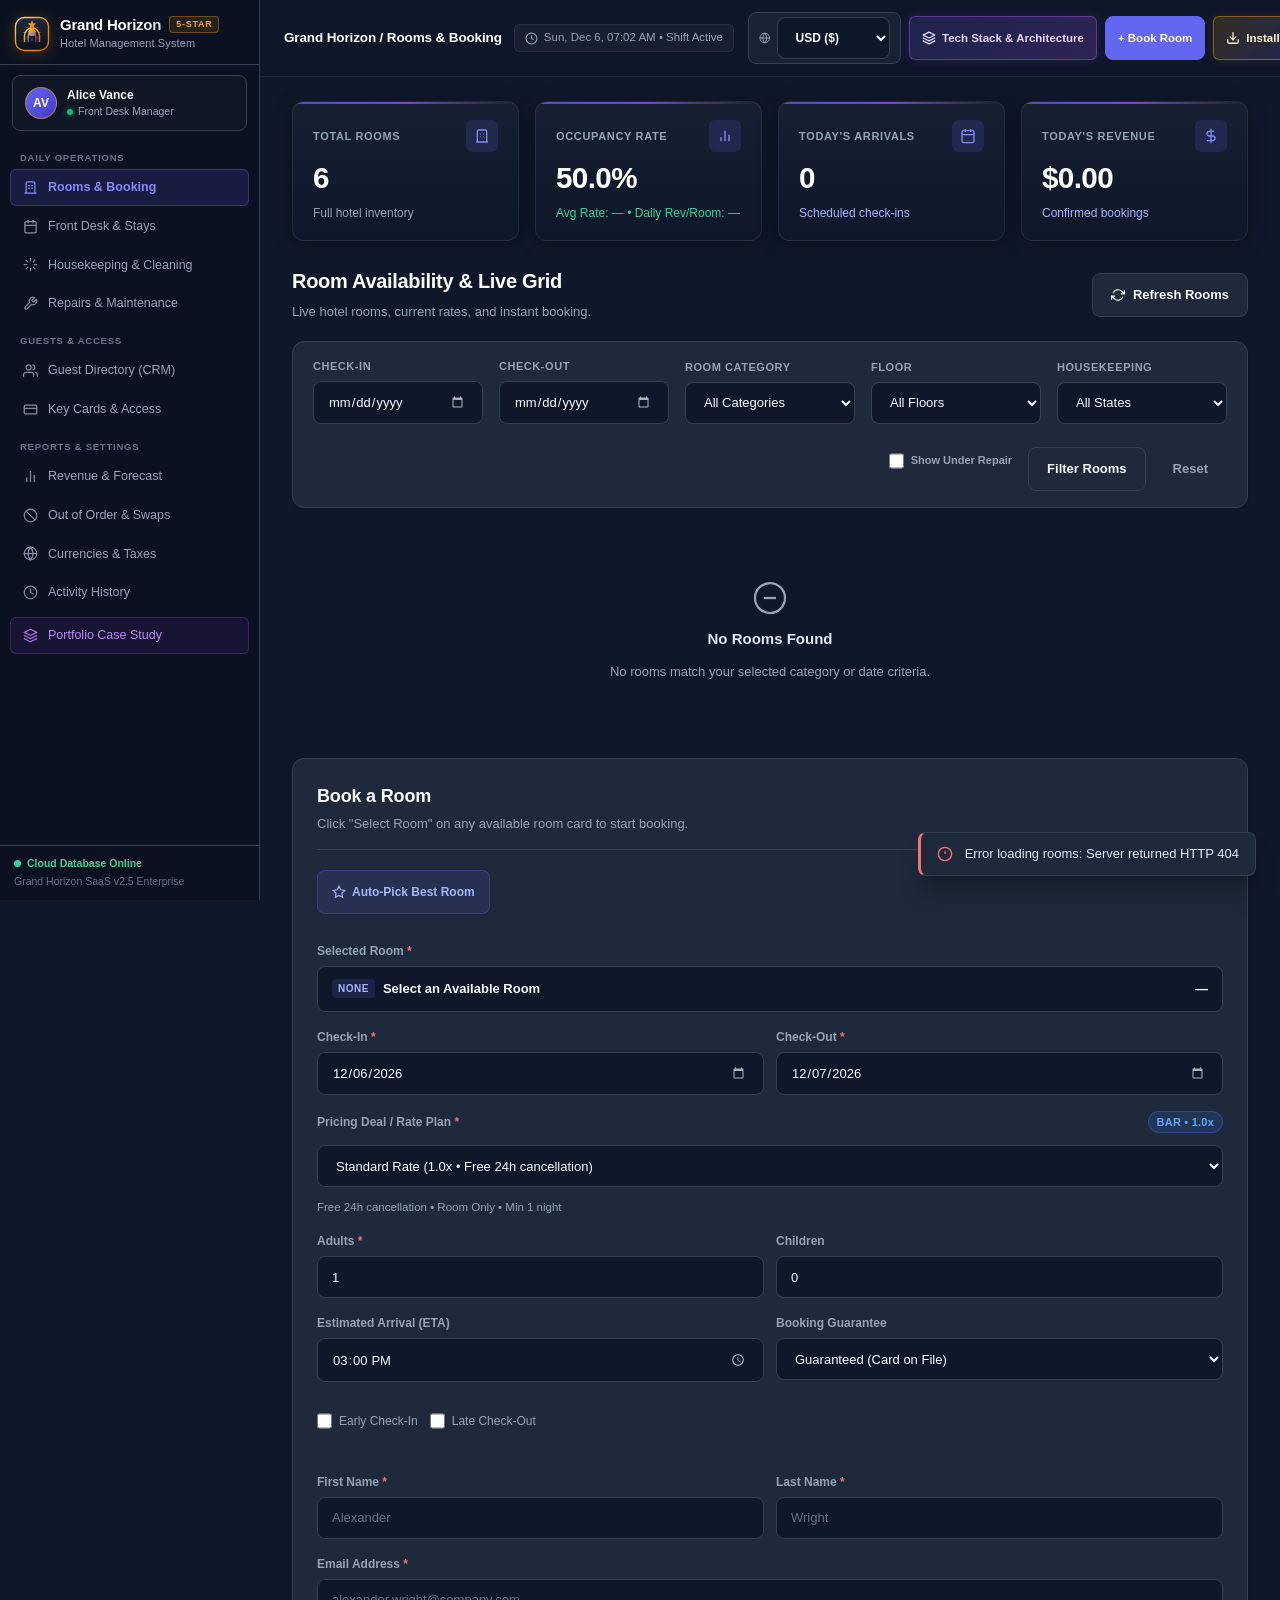
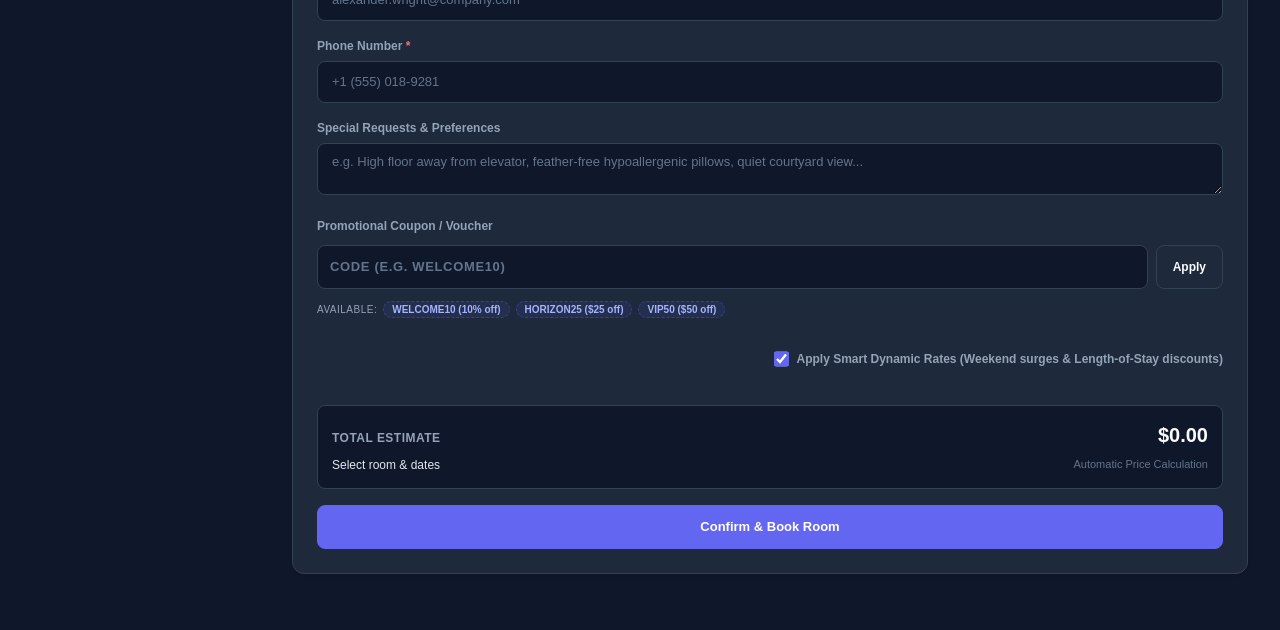
==== commit 140cfe4f: "feat(design): luxury 5-star visual overhaul, custom dark scrollbars, fluid room grid, dark inputs, a" ====
--- a/static/index.html
+++ b/static/index.html
@@ -15,7 +15,7 @@
   <link rel="preconnect" href="https://fonts.googleapis.com">
   <link rel="preconnect" href="https://fonts.gstatic.com" crossorigin>
   <link href="https://fonts.googleapis.com/css2?family=Plus+Jakarta+Sans:wght@400;500;600;700&display=swap" rel="stylesheet">
-  <link rel="stylesheet" href="style.css">
+  <link rel="stylesheet" href="style.css?v=3.5">
 </head>
 <body>
 
@@ -102,7 +102,7 @@
             <svg width="15" height="15" viewBox="0 0 24 24" fill="none" stroke="currentColor" stroke-width="2" stroke-linecap="round" stroke-linejoin="round">
               <path d="M12 2v4m0 12v4M4.93 4.93l2.83 2.83m8.48 8.48l2.83 2.83M2 12h4m12 0h4M4.93 19.07l2.83-2.83m8.48-8.48l2.83-2.83"></path>
             </svg>
-            <span>Housekeeping & Cleaning in Progress</span>
+            <span>Housekeeping & Cleaning</span>
           </a>
 
           <a class="sidebar-nav-item" data-view="viewMaintenance" id="navMaintenance">
@@ -2407,7 +2407,7 @@
     </div>
   </div>
 
-  <script src="app.js" defer></script>
+  <script src="app.js?v=3.5" defer></script>
 </body>
 </html>
 
--- a/static/style.css
+++ b/static/style.css
@@ -88,6 +88,39 @@
   padding: 0;
 }
 
+/* Custom Sleek Dark Scrollbars (No glaring white Windows scrollbars) */
+* {
+  scrollbar-width: thin;
+  scrollbar-color: #334155 transparent;
+}
+
+*::-webkit-scrollbar,
+html::-webkit-scrollbar,
+body::-webkit-scrollbar {
+  width: 6px;
+  height: 6px;
+}
+
+*::-webkit-scrollbar-track,
+html::-webkit-scrollbar-track,
+body::-webkit-scrollbar-track {
+  background: transparent;
+}
+
+*::-webkit-scrollbar-thumb,
+html::-webkit-scrollbar-thumb,
+body::-webkit-scrollbar-thumb {
+  background: #334155;
+  border-radius: 9999px;
+}
+
+*::-webkit-scrollbar-thumb:hover,
+html::-webkit-scrollbar-thumb:hover,
+body::-webkit-scrollbar-thumb:hover {
+  background: #475569;
+}
+
+html,
 body {
   font-family: var(--font-family);
   background-color: var(--canvas-bg);
@@ -96,6 +129,9 @@
   -webkit-font-smoothing: antialiased;
   -moz-osx-font-smoothing: grayscale;
   min-height: 100vh;
+  overflow-x: hidden;
+  width: 100%;
+  max-width: 100%;
 }
 
 /* ==========================================================================
@@ -255,63 +291,57 @@
    ========================================================================== */
 
 .dashboard-canvas {
-  max-width: 1440px;
-  margin: 0 auto;
-  padding: 16px 16px 32px;
+  width: 100%;
+  max-width: 100%;
+  margin: 0;
+  padding: 20px 24px 48px;
+  box-sizing: border-box;
 }
 
 @media (min-width: 768px) {
   .dashboard-canvas {
-    padding: 24px 24px 40px;
+    padding: 24px 32px 56px;
   }
 }
 
 /* Mobile-First Executive KPI Grid */
 .kpi-grid {
   display: grid;
-  grid-template-columns: 1fr;
-  gap: 14px;
-  margin-bottom: 24px;
-  container-type: inline-size;
-  container-name: kpi-grid;
-}
-
-@media (min-width: 640px) {
-  .kpi-grid {
-    grid-template-columns: repeat(2, 1fr);
-    gap: 16px;
-  }
-}
-
-@media (min-width: 1024px) {
-  .kpi-grid {
-    grid-template-columns: repeat(4, 1fr);
-    gap: 20px;
-    margin-bottom: 32px;
-  }
+  grid-template-columns: repeat(auto-fit, minmax(220px, 1fr));
+  gap: 16px;
+  margin-bottom: 28px;
+  width: 100%;
 }
 
 .kpi-card {
-  background-color: var(--surface-bg);
-  border: 1px solid var(--border-subtle);
+  background: linear-gradient(180deg, #162032 0%, #0f172a 100%);
+  border: 1px solid rgba(255, 255, 255, 0.08);
   border-radius: var(--radius-lg);
-  padding: 16px 18px;
+  padding: 18px 20px;
   display: flex;
   flex-direction: column;
-  gap: 6px;
-  box-shadow: var(--shadow-card);
+  gap: 8px;
+  box-shadow: 0 4px 20px -2px rgba(0, 0, 0, 0.4);
   transition: var(--transition-standard);
-}
-
-@media (min-width: 640px) {
-  .kpi-card {
-    padding: 18px 20px;
-  }
+  position: relative;
+  overflow: hidden;
+}
+
+.kpi-card::before {
+  content: '';
+  position: absolute;
+  top: 0;
+  left: 0;
+  right: 0;
+  height: 2px;
+  background: linear-gradient(90deg, #6366f1, #a855f7, transparent);
+  opacity: 0.7;
 }
 
 .kpi-card:hover {
-  border-color: var(--border-hover);
-  transform: translateY(-1px);
+  border-color: rgba(99, 102, 241, 0.5);
+  transform: translateY(-2px);
+  box-shadow: 0 8px 28px -4px rgba(99, 102, 241, 0.2);
 }
 
 .kpi-header {
@@ -322,18 +352,18 @@
 
 .kpi-title {
   font-size: 11px;
-  font-weight: 600;
+  font-weight: 700;
   text-transform: uppercase;
-  letter-spacing: 0.05em;
-  color: var(--text-muted);
+  letter-spacing: 0.06em;
+  color: #94a3b8;
 }
 
 .kpi-icon {
-  width: 28px;
-  height: 28px;
-  border-radius: var(--radius-sm);
-  background-color: rgba(99, 102, 241, 0.1);
-  color: var(--brand-primary);
+  width: 32px;
+  height: 32px;
+  border-radius: var(--radius-sm);
+  background: rgba(99, 102, 241, 0.15);
+  color: #818cf8;
   display: flex;
   align-items: center;
   justify-content: center;
@@ -341,16 +371,20 @@
 }
 
 .kpi-value {
-  font-size: clamp(1.375rem, 2.5vw + 0.5rem, 1.75rem);
+  font-size: clamp(1.4rem, 2vw + 0.6rem, 1.85rem);
   font-weight: 700;
-  color: var(--text-high-contrast);
+  color: #ffffff;
   letter-spacing: -0.02em;
   line-height: 1.2;
+  font-variant-numeric: tabular-nums;
 }
 
 .kpi-trend {
   font-size: 12px;
-  color: var(--text-muted);
+  color: #94a3b8;
+  display: flex;
+  align-items: center;
+  gap: 4px;
 }
 
 .text-emerald {
@@ -361,55 +395,50 @@
   color: #a5b4fc;
 }
 
-/* Dashboard Body Mobile-First Layout */
+/* Dashboard Body Robust Grid Layout */
 .dashboard-body {
   display: grid;
-  grid-template-columns: 1fr;
-  gap: 24px;
+  grid-template-columns: minmax(0, 1fr);
+  gap: 28px;
   align-items: start;
-}
-
-@media (min-width: 1024px) {
+  width: 100%;
+}
+
+@media (min-width: 1400px) {
   .dashboard-body {
-    grid-template-columns: 1fr 380px;
+    grid-template-columns: minmax(0, 1fr) 420px;
     gap: 32px;
   }
 }
 
-@media (min-width: 1280px) {
-  .dashboard-body {
-    grid-template-columns: 1fr 400px;
-  }
-}
-
-/* Inventory Section with Container Query Hook */
+/* Inventory Section (Full Width, No Container Query Collapse) */
 .inventory-section {
-  container-type: inline-size;
-  container-name: inventory;
-}
-
-/* Section Header Fluid Typography */
+  min-width: 0;
+  width: 100%;
+}
+
+/* Section Header Typography */
 .section-heading {
   display: flex;
   flex-wrap: wrap;
   justify-content: space-between;
-  align-items: flex-end;
-  gap: 12px;
+  align-items: center;
+  gap: 16px;
   margin-bottom: 20px;
 }
 
 .section-title {
-  font-size: clamp(1.25rem, 2vw + 0.6rem, 1.5rem);
+  font-size: 20px;
   font-weight: 700;
-  color: var(--text-high-contrast);
-  letter-spacing: -0.02em;
-  line-height: 1.2;
+  color: #ffffff;
+  letter-spacing: -0.015em;
+  line-height: 1.25;
+  margin-bottom: 4px;
 }
 
 .section-subtitle {
-  font-size: clamp(0.75rem, 0.8vw + 0.5rem, 0.875rem);
-  color: var(--text-muted);
-  margin-top: 3px;
+  font-size: 13px;
+  color: #94a3b8;
 }
 
 /* ==========================================================================
@@ -479,23 +508,27 @@
    Form Controls & Inputs
    ========================================================================== */
 
+input,
 input[type="text"],
 input[type="email"],
 input[type="tel"],
+input[type="number"],
 input[type="date"],
+input[type="time"],
 select,
 textarea {
   width: 100%;
-  min-height: 44px;
-  background-color: var(--surface-input);
-  color: var(--text-high-contrast);
-  border: 1px solid var(--border-subtle);
+  min-height: 42px;
+  background-color: var(--surface-input) !important;
+  color: var(--text-high-contrast) !important;
+  border: 1px solid var(--border-subtle) !important;
   border-radius: var(--radius-md);
   padding: 10px 14px;
   font-family: var(--font-family);
   font-size: 13px;
   transition: var(--transition-standard);
   outline: none;
+  box-sizing: border-box;
 }
 
 input:hover,
@@ -602,24 +635,9 @@
 
 .rooms-grid {
   display: grid;
-  grid-template-columns: repeat(auto-fill, minmax(260px, 1fr));
-  gap: 16px;
-  container-type: inline-size;
-  container-name: rooms;
-}
-
-@container inventory (min-width: 500px) {
-  .rooms-grid {
-    grid-template-columns: repeat(auto-fill, minmax(260px, 1fr));
-    gap: 16px;
-  }
-}
-
-@container inventory (min-width: 780px) {
-  .rooms-grid {
-    grid-template-columns: repeat(auto-fill, minmax(280px, 1fr));
-    gap: 20px;
-  }
+  grid-template-columns: repeat(auto-fill, minmax(280px, 1fr));
+  gap: 20px;
+  width: 100%;
 }
 
 /* ==========================================================================
@@ -852,17 +870,19 @@
 }
 
 .quick-action-select {
-  background-color: var(--canvas-bg);
+  background-color: var(--surface-input);
   color: var(--text-high-contrast);
   border: 1px solid var(--border-subtle);
   border-radius: var(--radius-sm);
-  padding: 8px 12px;
-  min-height: 44px;
-  font-size: 12px;
+  padding: 4px 8px;
+  min-height: 32px;
+  font-size: 11px;
   font-weight: 600;
   cursor: pointer;
   outline: none;
   width: auto;
+  flex: 1;
+  min-width: 0;
   transition: var(--transition-standard);
   -webkit-tap-highlight-color: transparent;
 }
@@ -3328,27 +3348,34 @@
 
 /* Top Navigation Bar */
 .app-topbar {
-  background: var(--surface-bg);
-  border-bottom: 1px solid var(--border-subtle);
+  background: rgba(15, 23, 42, 0.92);
+  backdrop-filter: blur(12px);
+  -webkit-backdrop-filter: blur(12px);
+  border-bottom: 1px solid rgba(255, 255, 255, 0.08);
   position: sticky;
   top: 0;
   z-index: 40;
-  padding: 10px 20px;
+  padding: 12px 24px;
   display: flex;
   align-items: center;
   justify-content: space-between;
+  gap: 14px;
+  width: 100%;
+  box-sizing: border-box;
+  flex-wrap: nowrap;
+}
+
+.topbar-left {
+  display: flex;
+  align-items: center;
   gap: 12px;
-  flex-wrap: wrap;
-}
-
-.topbar-left {
-  display: flex;
-  align-items: center;
-  gap: 12px;
+  flex-shrink: 0;
+  min-width: 0;
+  flex-wrap: nowrap;
 }
 
 .btn-sidebar-toggle {
-  background: transparent;
+  background: rgba(255, 255, 255, 0.03);
   border: 1px solid var(--border-subtle);
   border-radius: var(--radius-sm);
   color: var(--text-high-contrast);
@@ -3357,36 +3384,43 @@
   display: none;
   align-items: center;
   justify-content: center;
+  flex-shrink: 0;
 }
 
 .btn-sidebar-toggle:hover {
-  background: rgba(255, 255, 255, 0.05);
+  background: rgba(255, 255, 255, 0.08);
   border-color: var(--border-hover);
 }
 
 .topbar-breadcrumb {
-  font-size: 13px;
-  font-weight: 600;
-  color: var(--text-high-contrast);
+  font-size: 13.5px;
+  font-weight: 700;
+  color: #ffffff;
+  letter-spacing: -0.01em;
+  white-space: nowrap !important;
+  flex-shrink: 0;
 }
 
 .topbar-clock {
   font-size: 11.5px;
-  color: var(--text-muted);
-  background: rgba(255, 255, 255, 0.03);
-  border: 1px solid var(--border-subtle);
+  color: #94a3b8;
+  background: rgba(255, 255, 255, 0.04);
+  border: 1px solid rgba(255, 255, 255, 0.08);
   padding: 4px 10px;
   border-radius: var(--radius-sm);
   display: inline-flex;
   align-items: center;
   gap: 6px;
+  white-space: nowrap;
+  flex-shrink: 0;
 }
 
 .topbar-right {
   display: flex;
   align-items: center;
-  gap: 10px;
-  flex-wrap: wrap;
+  gap: 8px;
+  flex-wrap: nowrap;
+  flex-shrink: 0;
 }
 
 /* View Sections Switcher */
@@ -3638,6 +3672,18 @@
     display: inline-flex;
     align-items: center;
     justify-content: center;
+  }
+}
+
+@media (max-width: 1280px) {
+  #apiStatusBadge {
+    display: none;
+  }
+}
+
+@media (max-width: 1120px) {
+  .app-topbar .nav-link {
+    display: none;
   }
 }
 
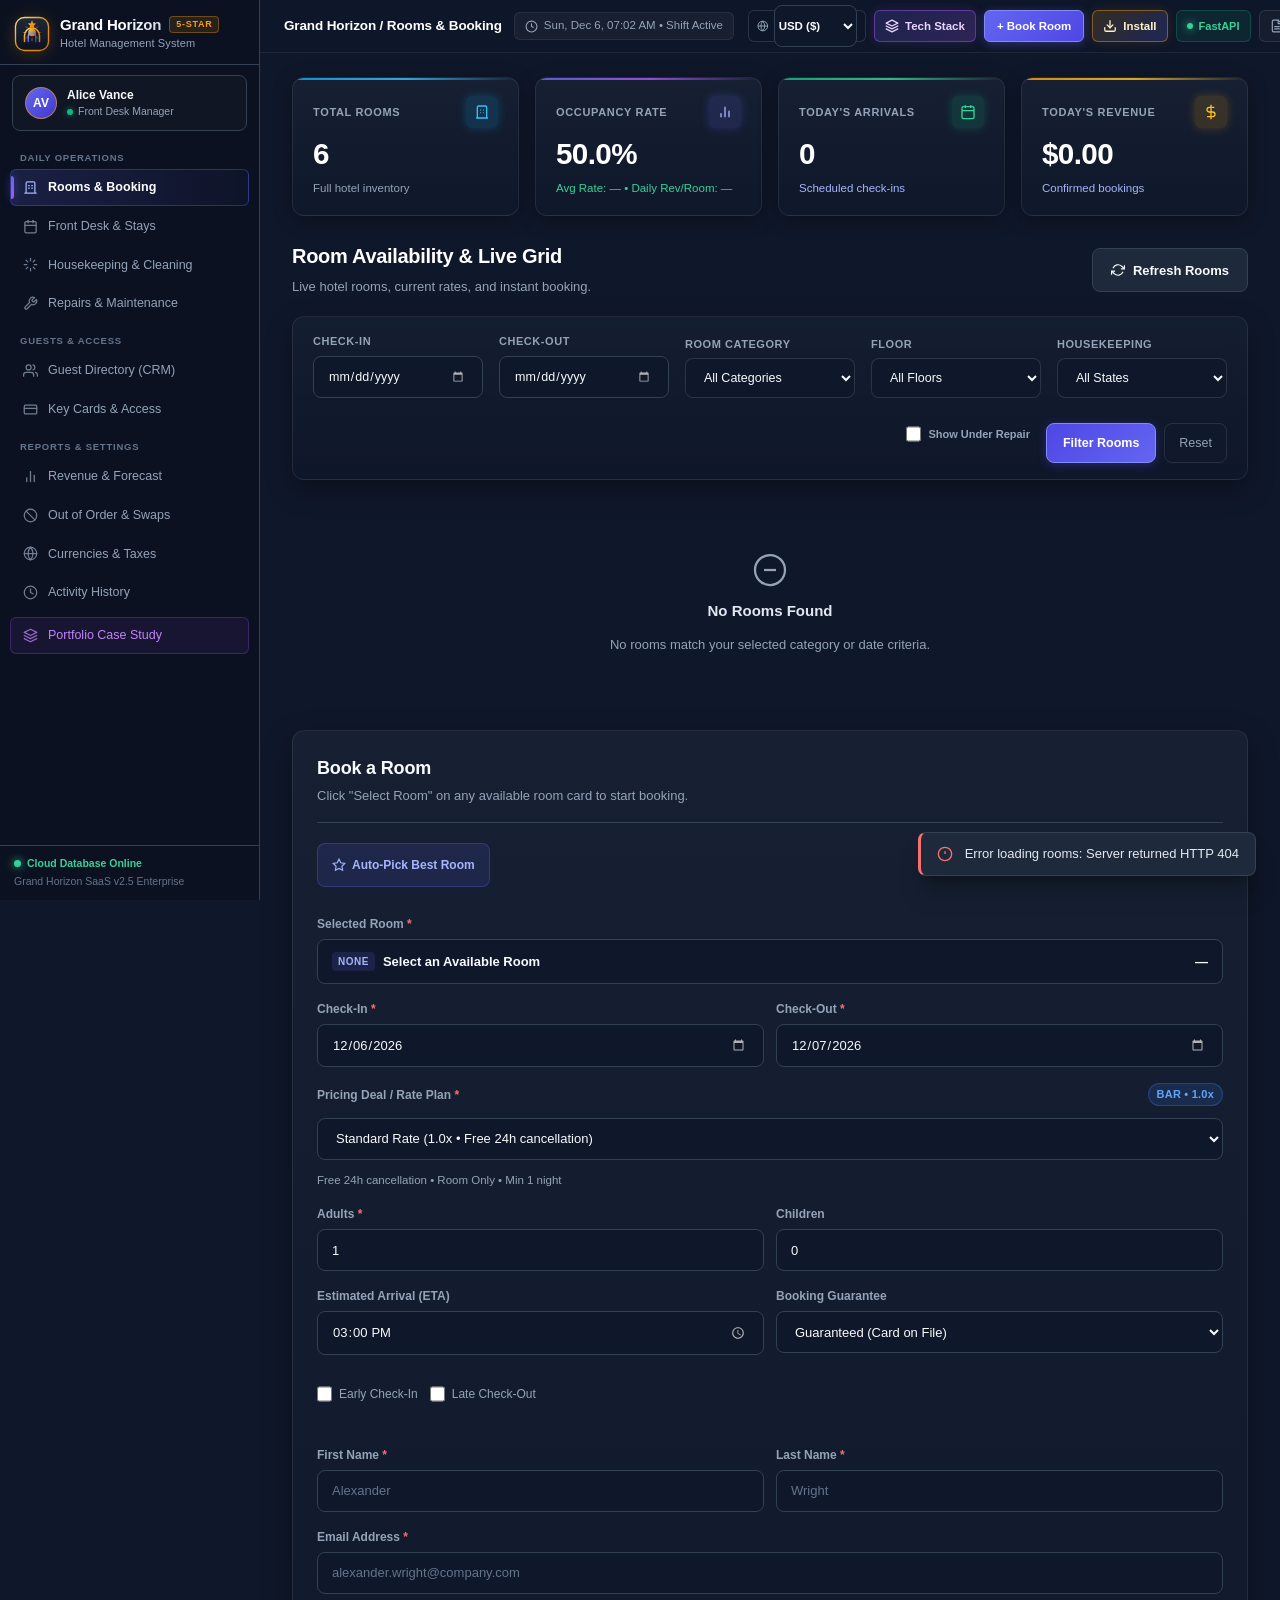
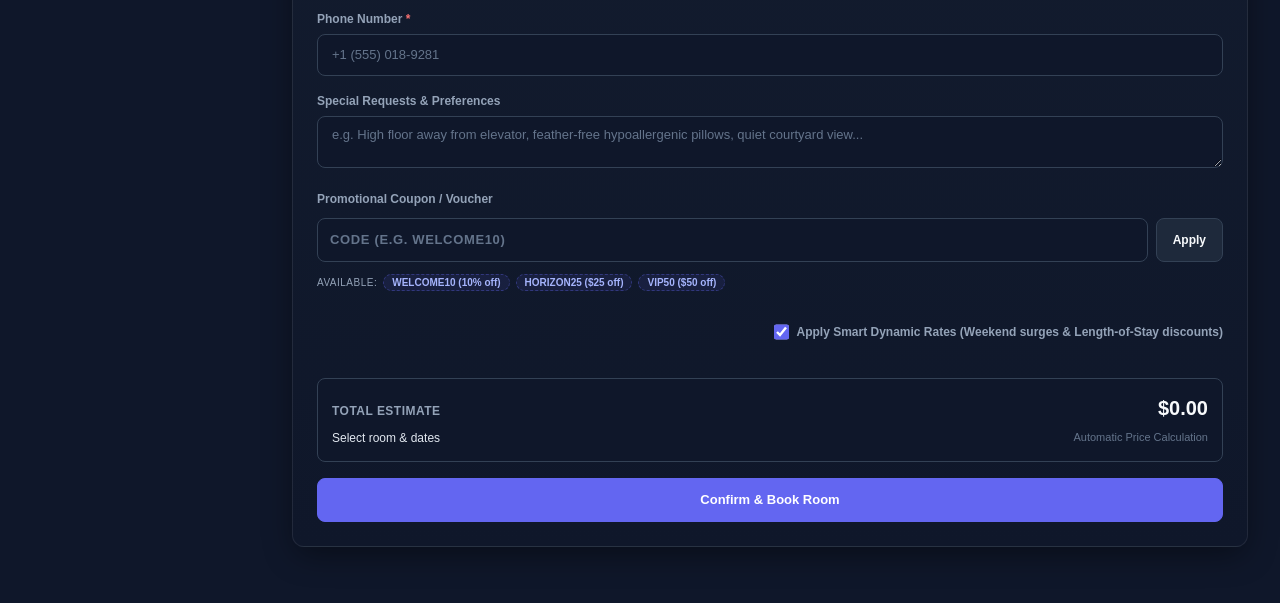
==== commit e519c74f: "feat(design): executive UI overhaul - unified topbar controls, luxury KPI theme glow, glassmorphic f" ====
--- a/static/index.html
+++ b/static/index.html
@@ -244,41 +244,41 @@
             Revenue Analytics
           </button>
 
-          <button id="btnOpenTechStackModal" class="btn btn-portfolio-badge" style="font-size: 11.5px; padding: 5px 12px;" title="View Full-Stack System Architecture, Tech Stack & Engineering Highlights">
+          <button id="btnOpenTechStackModal" class="btn btn-portfolio-badge" title="View Full-Stack System Architecture, Tech Stack & Engineering Highlights">
             <svg width="14" height="14" viewBox="0 0 24 24" fill="none" stroke="currentColor" stroke-width="2.2" stroke-linecap="round" stroke-linejoin="round">
               <polygon points="12 2 2 7 12 12 22 7 12 2"></polygon>
               <polyline points="2 17 12 22 22 17"></polyline>
               <polyline points="2 12 12 17 22 12"></polyline>
             </svg>
-            <span>Tech Stack & Architecture</span>
+            <span>Tech Stack</span>
           </button>
 
-          <button id="btnQuickNewBooking" class="btn btn-primary" style="font-size: 11.5px; padding: 5px 12px; gap: 5px;" title="Book a new room">
+          <button id="btnQuickNewBooking" class="btn btn-primary" title="Book a new room">
             <span>+ Book Room</span>
           </button>
 
-          <button id="btnInstallPWA" class="btn btn-pwa-install" style="font-size: 11.5px; padding: 5px 12px; display: inline-flex; align-items: center; gap: 6px;" title="Install Grand Horizon PMS as a Desktop or Mobile App">
+          <button id="btnInstallPWA" class="btn btn-pwa-install" title="Install Grand Horizon PMS as a Desktop or Mobile App">
             <svg width="14" height="14" viewBox="0 0 24 24" fill="none" stroke="currentColor" stroke-width="2.2" stroke-linecap="round" stroke-linejoin="round">
               <path d="M21 15v4a2 2 0 0 1-2 2H5a2 2 0 0 1-2-2v-4"></path>
               <polyline points="7 10 12 15 17 10"></polyline>
               <line x1="12" y1="15" x2="12" y2="3"></line>
             </svg>
-            <span id="pwaInstallLabel">Install App</span>
+            <span id="pwaInstallLabel">Install</span>
           </button>
 
-          <span class="status-badge" id="apiStatusBadge">
+          <span class="status-badge" id="apiStatusBadge" title="FastAPI Backend Online">
             <span class="status-dot"></span>
-            <span>FastAPI Connected</span>
+            <span>FastAPI</span>
           </span>
 
-          <a href="/docs" target="_blank" class="nav-link" title="Open Swagger API documentation">
-            <svg width="15" height="15" viewBox="0 0 24 24" fill="none" stroke="currentColor" stroke-width="2" stroke-linecap="round" stroke-linejoin="round">
+          <a href="/docs" target="_blank" class="nav-link topbar-docs-link" title="Open Swagger API documentation">
+            <svg width="14" height="14" viewBox="0 0 24 24" fill="none" stroke="currentColor" stroke-width="2" stroke-linecap="round" stroke-linejoin="round">
               <path d="M14 2H6a2 2 0 0 0-2 2v16a2 2 0 0 0 2 2h12a2 2 0 0 0 2-2V8z"></path>
               <polyline points="14 2 14 8 20 8"></polyline>
               <line x1="16" y1="13" x2="8" y2="13"></line>
               <line x1="16" y1="17" x2="8" y2="17"></line>
             </svg>
-            API Docs
+            <span>Docs</span>
           </a>
         </div>
       </header>
@@ -291,7 +291,7 @@
     
     <!-- Top-Level Executive KPI Bar -->
     <section class="kpi-grid" aria-label="Today's Overview">
-      <div class="kpi-card">
+      <div class="kpi-card kpi-card-rooms">
         <div class="kpi-header">
           <span class="kpi-title">Total Rooms</span>
           <div class="kpi-icon">
@@ -304,7 +304,7 @@
         <span class="kpi-trend" id="kpiInventorySub">Full hotel inventory</span>
       </div>
 
-      <div class="kpi-card">
+      <div class="kpi-card kpi-card-occupancy">
         <div class="kpi-header">
           <span class="kpi-title">Occupancy Rate</span>
           <div class="kpi-icon">
@@ -317,7 +317,7 @@
         <span class="kpi-trend text-emerald" id="kpiAdrRevpar">Avg Rate: — • Daily Rev/Room: —</span>
       </div>
 
-      <div class="kpi-card">
+      <div class="kpi-card kpi-card-arrivals">
         <div class="kpi-header">
           <span class="kpi-title">Today's Arrivals</span>
           <div class="kpi-icon">
@@ -333,7 +333,7 @@
         <span class="kpi-trend text-indigo" id="kpiTurnoverSub">Scheduled check-ins</span>
       </div>
 
-      <div class="kpi-card">
+      <div class="kpi-card kpi-card-revenue">
         <div class="kpi-header">
           <span class="kpi-title">Today's Revenue</span>
           <div class="kpi-icon">
--- a/static/style.css
+++ b/static/style.css
@@ -249,35 +249,52 @@
   display: inline-flex;
   align-items: center;
   gap: 6px;
-  font-size: 12px;
-  font-weight: 500;
-  color: var(--status-available-text);
-  background-color: var(--status-available-bg);
-  border: 1px solid var(--status-available-border);
-  padding: 4px 10px;
-  border-radius: 9999px;
+  font-size: 11px;
+  font-weight: 600;
+  color: #34d399;
+  background-color: rgba(16, 185, 129, 0.1);
+  border: 1px solid rgba(16, 185, 129, 0.25);
+  padding: 0 10px;
+  height: 32px;
+  border-radius: 6px;
+  white-space: nowrap;
 }
 
 .status-dot {
   width: 6px;
   height: 6px;
-  background-color: var(--status-available-text);
+  background-color: #34d399;
   border-radius: 50%;
+  box-shadow: 0 0 8px #34d399;
+  animation: statusPulse 2s infinite ease-in-out;
+}
+
+@keyframes statusPulse {
+  0%, 100% { opacity: 1; transform: scale(1); }
+  50% { opacity: 0.5; transform: scale(0.85); }
 }
 
 .nav-link {
   display: inline-flex;
   align-items: center;
   gap: 6px;
-  font-size: 13px;
-  font-weight: 500;
-  color: var(--text-muted);
+  font-size: 11.5px;
+  font-weight: 600;
+  color: #94a3b8;
   text-decoration: none;
-  padding: 6px 12px;
-  border: 1px solid var(--border-subtle);
-  border-radius: var(--radius-sm);
-  background-color: var(--canvas-bg);
+  padding: 0 10px;
+  height: 32px;
+  border: 1px solid rgba(255, 255, 255, 0.1);
+  border-radius: 6px;
+  background-color: rgba(255, 255, 255, 0.03);
   transition: var(--transition-standard);
+  white-space: nowrap;
+}
+
+.nav-link:hover {
+  color: #ffffff;
+  border-color: rgba(255, 255, 255, 0.25);
+  background-color: rgba(255, 255, 255, 0.07);
 }
 
 .nav-link:hover {
@@ -335,13 +352,60 @@
   right: 0;
   height: 2px;
   background: linear-gradient(90deg, #6366f1, #a855f7, transparent);
-  opacity: 0.7;
+  opacity: 0.85;
 }
 
 .kpi-card:hover {
-  border-color: rgba(99, 102, 241, 0.5);
-  transform: translateY(-2px);
-  box-shadow: 0 8px 28px -4px rgba(99, 102, 241, 0.2);
+  transform: translateY(-3px);
+  box-shadow: 0 12px 30px -4px rgba(0, 0, 0, 0.5);
+}
+
+.kpi-card-rooms::before {
+  background: linear-gradient(90deg, #0ea5e9, #38bdf8, transparent);
+}
+.kpi-card-rooms .kpi-icon {
+  background: rgba(14, 165, 233, 0.15);
+  color: #38bdf8;
+  box-shadow: 0 0 10px rgba(14, 165, 233, 0.25);
+}
+.kpi-card-rooms:hover {
+  border-color: rgba(56, 189, 248, 0.45);
+}
+
+.kpi-card-occupancy::before {
+  background: linear-gradient(90deg, #6366f1, #a855f7, transparent);
+}
+.kpi-card-occupancy .kpi-icon {
+  background: rgba(99, 102, 241, 0.15);
+  color: #a5b4fc;
+  box-shadow: 0 0 10px rgba(99, 102, 241, 0.25);
+}
+.kpi-card-occupancy:hover {
+  border-color: rgba(129, 140, 248, 0.45);
+}
+
+.kpi-card-arrivals::before {
+  background: linear-gradient(90deg, #10b981, #34d399, transparent);
+}
+.kpi-card-arrivals .kpi-icon {
+  background: rgba(16, 185, 129, 0.15);
+  color: #34d399;
+  box-shadow: 0 0 10px rgba(16, 185, 129, 0.25);
+}
+.kpi-card-arrivals:hover {
+  border-color: rgba(52, 211, 153, 0.45);
+}
+
+.kpi-card-revenue::before {
+  background: linear-gradient(90deg, #f59e0b, #fbbf24, transparent);
+}
+.kpi-card-revenue .kpi-icon {
+  background: rgba(245, 158, 11, 0.15);
+  color: #fbbf24;
+  box-shadow: 0 0 10px rgba(245, 158, 11, 0.25);
+}
+.kpi-card-revenue:hover {
+  border-color: rgba(251, 191, 36, 0.45);
 }
 
 .kpi-header {
@@ -368,6 +432,7 @@
   align-items: center;
   justify-content: center;
   flex-shrink: 0;
+  transition: var(--transition-standard);
 }
 
 .kpi-value {
@@ -377,10 +442,11 @@
   letter-spacing: -0.02em;
   line-height: 1.2;
   font-variant-numeric: tabular-nums;
+  text-shadow: 0 0 24px rgba(255, 255, 255, 0.06);
 }
 
 .kpi-trend {
-  font-size: 12px;
+  font-size: 11.5px;
   color: #94a3b8;
   display: flex;
   align-items: center;
@@ -388,7 +454,7 @@
 }
 
 .text-emerald {
-  color: var(--status-available-text);
+  color: #34d399;
 }
 
 .text-indigo {
@@ -446,8 +512,8 @@
    ========================================================================== */
 
 .filter-toolbar {
-  background-color: var(--surface-bg);
-  border: 1px solid var(--border-subtle);
+  background: linear-gradient(180deg, rgba(22, 32, 50, 0.8) 0%, rgba(15, 23, 42, 0.95) 100%);
+  border: 1px solid rgba(255, 255, 255, 0.08);
   border-radius: var(--radius-lg);
   padding: 16px 20px;
   margin-bottom: 24px;
@@ -455,7 +521,8 @@
   flex-wrap: wrap;
   gap: 16px;
   align-items: flex-end;
-  box-shadow: var(--shadow-card);
+  box-shadow: 0 10px 30px -4px rgba(0, 0, 0, 0.4);
+  backdrop-filter: blur(12px);
 }
 
 .filter-field {
@@ -470,7 +537,22 @@
   font-weight: 600;
   text-transform: uppercase;
   letter-spacing: 0.05em;
-  color: var(--text-muted);
+  color: #94a3b8;
+}
+
+.filter-field input,
+.filter-field select {
+  min-height: 40px !important;
+  border-radius: 8px !important;
+  font-size: 12.5px !important;
+  background-color: #0f172a !important;
+  border: 1px solid rgba(255, 255, 255, 0.12) !important;
+}
+
+.filter-field input:focus,
+.filter-field select:focus {
+  border-color: #6366f1 !important;
+  box-shadow: 0 0 0 3px rgba(99, 102, 241, 0.25) !important;
 }
 
 .filter-field-checkbox {
@@ -484,7 +566,7 @@
   align-items: center;
   gap: 7px;
   font-size: 12px;
-  color: var(--text-muted);
+  color: #94a3b8;
   cursor: pointer;
   user-select: none;
   text-transform: none !important;
@@ -502,6 +584,46 @@
 .filter-cta-group {
   display: flex;
   gap: 8px;
+  align-items: center;
+}
+
+#applyFilterBtn {
+  min-height: 40px;
+  padding: 0 16px;
+  font-size: 12.5px;
+  font-weight: 600;
+  background: linear-gradient(135deg, #4f46e5 0%, #6366f1 100%);
+  color: #ffffff;
+  border: 1px solid #818cf8;
+  border-radius: 8px;
+  box-shadow: 0 2px 10px rgba(79, 70, 229, 0.35);
+  cursor: pointer;
+  transition: all 0.15s ease;
+}
+
+#applyFilterBtn:hover {
+  background: linear-gradient(135deg, #4338ca 0%, #4f46e5 100%);
+  box-shadow: 0 4px 16px rgba(79, 70, 229, 0.5);
+  transform: translateY(-1px);
+}
+
+#resetFilterBtn {
+  min-height: 40px;
+  padding: 0 14px;
+  font-size: 12.5px;
+  font-weight: 500;
+  color: #94a3b8;
+  background: transparent;
+  border: 1px solid rgba(255, 255, 255, 0.1);
+  border-radius: 8px;
+  cursor: pointer;
+  transition: all 0.15s ease;
+}
+
+#resetFilterBtn:hover {
+  color: #ffffff;
+  background: rgba(255, 255, 255, 0.05);
+  border-color: rgba(255, 255, 255, 0.2);
 }
 
 /* ==========================================================================
@@ -849,52 +971,77 @@
 
 /* Quick Actions Control inside Card */
 .card-quick-actions {
-  display: flex;
-  align-items: center;
-  justify-content: space-between;
+  display: grid;
+  grid-template-columns: 1fr 1fr;
   gap: 8px;
-  padding-top: 10px;
-  border-top: 1px solid var(--border-subtle);
-  margin-top: 10px;
+  padding-top: 12px;
+  border-top: 1px solid rgba(255, 255, 255, 0.08);
+  margin-top: 12px;
+}
+
+.card-quick-actions-row {
+  display: flex;
+  flex-direction: column;
+  gap: 4px;
+  min-width: 0;
 }
 
 .quick-action-label {
+  font-size: 10px;
+  font-weight: 600;
+  color: #94a3b8;
+  text-transform: uppercase;
+  letter-spacing: 0.05em;
+  display: flex;
+  align-items: center;
+  gap: 4px;
+}
+
+.quick-action-select {
+  background-color: #0f172a !important;
+  color: #f1f5f9 !important;
+  border: 1px solid rgba(255, 255, 255, 0.12) !important;
+  border-radius: 6px !important;
+  padding: 4px 8px;
+  min-height: 30px;
+  height: 30px;
   font-size: 11px;
   font-weight: 500;
-  color: var(--text-muted);
-  text-transform: uppercase;
-  letter-spacing: 0.04em;
-  display: flex;
-  align-items: center;
-  gap: 4px;
-}
-
-.quick-action-select {
-  background-color: var(--surface-input);
-  color: var(--text-high-contrast);
-  border: 1px solid var(--border-subtle);
-  border-radius: var(--radius-sm);
-  padding: 4px 8px;
-  min-height: 32px;
-  font-size: 11px;
-  font-weight: 600;
   cursor: pointer;
   outline: none;
-  width: auto;
-  flex: 1;
+  width: 100%;
+  box-sizing: border-box;
+  transition: all 0.15s ease;
   min-width: 0;
-  transition: var(--transition-standard);
-  -webkit-tap-highlight-color: transparent;
 }
 
 .quick-action-select:hover {
-  border-color: var(--border-hover);
-  background-color: var(--surface-input);
+  border-color: rgba(99, 102, 241, 0.5) !important;
+  background-color: #1e293b !important;
 }
 
 .quick-action-select:focus {
-  border-color: var(--brand-primary);
-  box-shadow: 0 0 0 3px var(--brand-ring);
+  border-color: #6366f1 !important;
+  box-shadow: 0 0 0 2px rgba(99, 102, 241, 0.25) !important;
+}
+
+.card-quick-actions .btn-lockout-room,
+.card-quick-actions .btn-release-room {
+  grid-column: 1 / -1;
+  background: rgba(239, 68, 68, 0.12);
+  border: 1px solid rgba(239, 68, 68, 0.3);
+  color: #fca5a5;
+  border-radius: 6px;
+  font-weight: 600;
+  cursor: pointer;
+  transition: all 0.15s ease;
+}
+
+.card-quick-actions .btn-lockout-room:hover,
+.card-quick-actions .btn-release-room:hover {
+  background: rgba(239, 68, 68, 0.22);
+  border-color: #f87171;
+  color: #ffffff;
 }
 
 /* Room Price Fluid Typography */
@@ -902,19 +1049,20 @@
   display: flex;
   align-items: baseline;
   gap: 4px;
-  padding: 4px 0;
+  padding: 6px 0 2px;
 }
 
 .room-price-val {
-  font-size: clamp(1.25rem, 1.8vw + 0.5rem, 1.5rem);
+  font-size: clamp(1.25rem, 1.8vw + 0.5rem, 1.55rem);
   font-weight: 700;
-  color: var(--text-high-contrast);
+  color: #ffffff;
   letter-spacing: -0.02em;
+  font-variant-numeric: tabular-nums;
 }
 
 .room-price-period {
-  font-size: 13px;
-  color: var(--text-muted);
+  font-size: 12.5px;
+  color: #94a3b8;
   font-weight: 400;
 }
 
@@ -925,22 +1073,41 @@
 
 .btn-select-room {
   width: 100%;
-  font-size: 12px;
-  padding: 8px 12px;
+  font-size: 12.5px;
+  font-weight: 600;
+  padding: 8px 14px;
+  min-height: 38px;
+  border-radius: 8px;
+  background: linear-gradient(180deg, rgba(30, 41, 59, 0.8) 0%, rgba(15, 23, 42, 0.95) 100%);
+  border: 1px solid rgba(255, 255, 255, 0.12);
+  color: #f8fafc;
+  cursor: pointer;
+  transition: all 0.15s ease;
+}
+
+.btn-select-room:hover:not(:disabled) {
+  background: linear-gradient(180deg, #4f46e5 0%, #4338ca 100%);
+  border-color: #6366f1;
+  color: #ffffff;
+  box-shadow: 0 4px 14px rgba(79, 70, 229, 0.4);
+  transform: translateY(-1px);
 }
 
 .room-card.selected .btn-select-room {
-  background-color: var(--brand-primary);
-  border-color: var(--brand-primary);
-  color: #ffffff;
+  background: linear-gradient(135deg, #6366f1 0%, #8b5cf6 100%) !important;
+  border-color: #818cf8 !important;
+  color: #ffffff !important;
+  box-shadow: 0 4px 16px rgba(99, 102, 241, 0.45) !important;
 }
 
 /* Disabled buttons on Occupied / Cleaning rooms */
 .btn-select-room:disabled {
-  background-color: var(--canvas-bg);
-  border-color: var(--border-subtle);
-  color: var(--text-muted);
+  background: rgba(15, 23, 42, 0.6) !important;
+  border: 1px solid rgba(255, 255, 255, 0.06) !important;
+  color: #94a3b8 !important;
   opacity: 0.85;
+  cursor: not-allowed;
+  box-shadow: none !important;
 }
 
 /* ==========================================================================
@@ -1176,11 +1343,11 @@
    ========================================================================== */
 
 .booking-panel {
-  background-color: var(--surface-bg);
-  border: 1px solid var(--border-subtle);
+  background: linear-gradient(180deg, #162032 0%, #0f172a 100%);
+  border: 1px solid rgba(255, 255, 255, 0.08);
   border-radius: var(--radius-lg);
   padding: 24px;
-  box-shadow: var(--shadow-card);
+  box-shadow: 0 10px 32px -4px rgba(0, 0, 0, 0.45);
   position: sticky;
   top: 80px;
 }
@@ -2947,32 +3114,35 @@
 .currency-selector-badge {
   display: inline-flex;
   align-items: center;
-  gap: 6px;
-  background: rgba(30, 41, 59, 0.7);
-  border: 1px solid var(--border-subtle);
-  border-radius: var(--radius-md);
-  padding: 4px 10px;
-  color: var(--text-muted);
+  gap: 5px;
+  background: rgba(15, 23, 42, 0.85);
+  border: 1px solid rgba(255, 255, 255, 0.12);
+  border-radius: 6px;
+  padding: 0 8px;
+  height: 32px;
+  color: #94a3b8;
   transition: var(--transition-standard);
+  white-space: nowrap;
 }
 
 .currency-selector-badge:hover,
 .currency-selector-badge:focus-within {
-  border-color: var(--brand-indigo);
+  border-color: #6366f1;
   background: rgba(30, 41, 59, 0.95);
   color: #a5b4fc;
-  box-shadow: 0 0 10px rgba(99, 102, 241, 0.15);
+  box-shadow: 0 0 10px rgba(99, 102, 241, 0.25);
 }
 
 .currency-selector-badge select {
   background: transparent;
   border: none;
-  color: var(--text-high-contrast);
+  color: #f8fafc;
   font-family: var(--font-family);
-  font-size: 12px;
+  font-size: 11.5px;
   font-weight: 600;
   cursor: pointer;
   outline: none;
+  padding: 0;
 }
 
 .currency-selector-badge select option {
@@ -3123,13 +3293,17 @@
   border: 1px solid rgba(245, 158, 11, 0.45);
   color: #fef3c7;
   font-weight: 600;
-  border-radius: var(--radius-sm);
+  font-size: 11.5px;
+  padding: 0 10px;
+  height: 32px;
+  border-radius: 6px;
   cursor: pointer;
   transition: var(--transition-standard);
   display: inline-flex;
   align-items: center;
   gap: 6px;
   box-shadow: 0 0 12px rgba(245, 158, 11, 0.12);
+  white-space: nowrap;
 }
 
 .btn-pwa-install:hover {
@@ -3303,28 +3477,42 @@
   border: 1px solid transparent;
   margin-bottom: 2px;
   text-decoration: none;
+  position: relative;
 }
 
 .sidebar-nav-item:hover {
-  background: rgba(255, 255, 255, 0.04);
-  color: var(--text-high-contrast);
+  background: rgba(255, 255, 255, 0.05);
+  color: #ffffff;
 }
 
 .sidebar-nav-item.active {
-  background: rgba(99, 102, 241, 0.15);
+  background: linear-gradient(90deg, rgba(99, 102, 241, 0.18) 0%, rgba(99, 102, 241, 0.04) 100%);
   border-color: rgba(99, 102, 241, 0.35);
-  color: #818cf8;
-  font-weight: 600;
+  color: #ffffff;
+  font-weight: 600;
+}
+
+.sidebar-nav-item.active::before {
+  content: '';
+  position: absolute;
+  left: 0;
+  top: 6px;
+  bottom: 6px;
+  width: 3px;
+  border-radius: 0 4px 4px 0;
+  background: linear-gradient(180deg, #6366f1, #a855f7);
+  box-shadow: 0 0 8px rgba(99, 102, 241, 0.6);
 }
 
 .sidebar-nav-item svg {
   flex-shrink: 0;
-  opacity: 0.85;
+  opacity: 0.75;
+  transition: opacity 0.15s ease;
 }
 
 .sidebar-nav-item.active svg {
   opacity: 1;
-  stroke: #818cf8;
+  stroke: #a5b4fc;
 }
 
 .sidebar-footer {
@@ -3355,7 +3543,7 @@
   position: sticky;
   top: 0;
   z-index: 40;
-  padding: 12px 24px;
+  padding: 10px 24px;
   display: flex;
   align-items: center;
   justify-content: space-between;
@@ -3421,6 +3609,36 @@
   gap: 8px;
   flex-wrap: nowrap;
   flex-shrink: 0;
+  margin-left: auto;
+}
+
+.topbar-right > * {
+  height: 32px;
+  min-height: 32px;
+  box-sizing: border-box;
+}
+
+#btnQuickNewBooking {
+  background: linear-gradient(135deg, #6366f1 0%, #4f46e5 100%) !important;
+  border: 1px solid #818cf8 !important;
+  color: #ffffff !important;
+  font-weight: 600 !important;
+  font-size: 11.5px !important;
+  padding: 0 12px !important;
+  border-radius: 6px !important;
+  cursor: pointer;
+  display: inline-flex;
+  align-items: center;
+  gap: 5px;
+  box-shadow: 0 2px 10px rgba(99, 102, 241, 0.35);
+  transition: all 0.15s ease;
+  white-space: nowrap;
+}
+
+#btnQuickNewBooking:hover {
+  background: linear-gradient(135deg, #4f46e5 0%, #4338ca 100%) !important;
+  box-shadow: 0 4px 16px rgba(99, 102, 241, 0.5) !important;
+  transform: translateY(-1px);
 }
 
 /* View Sections Switcher */
@@ -3527,13 +3745,17 @@
   border: 1px solid rgba(168, 85, 247, 0.45);
   color: #e9d5ff;
   font-weight: 600;
-  border-radius: var(--radius-sm);
+  font-size: 11.5px;
+  padding: 0 10px;
+  height: 32px;
+  border-radius: 6px;
   cursor: pointer;
   transition: var(--transition-standard);
   display: inline-flex;
   align-items: center;
   gap: 6px;
   box-shadow: 0 0 12px rgba(168, 85, 247, 0.15);
+  white-space: nowrap;
 }
 
 .btn-portfolio-badge:hover {
@@ -3675,15 +3897,24 @@
   }
 }
 
-@media (max-width: 1280px) {
+@media (max-width: 1200px) {
+  .topbar-docs-link {
+    display: none !important;
+  }
+}
+
+@media (max-width: 1080px) {
   #apiStatusBadge {
-    display: none;
-  }
-}
-
-@media (max-width: 1120px) {
-  .app-topbar .nav-link {
-    display: none;
+    display: none !important;
+  }
+}
+
+@media (max-width: 900px) {
+  #btnInstallPWA #pwaInstallLabel {
+    display: none !important;
+  }
+  #btnInstallPWA {
+    padding: 0 8px !important;
   }
 }
 
